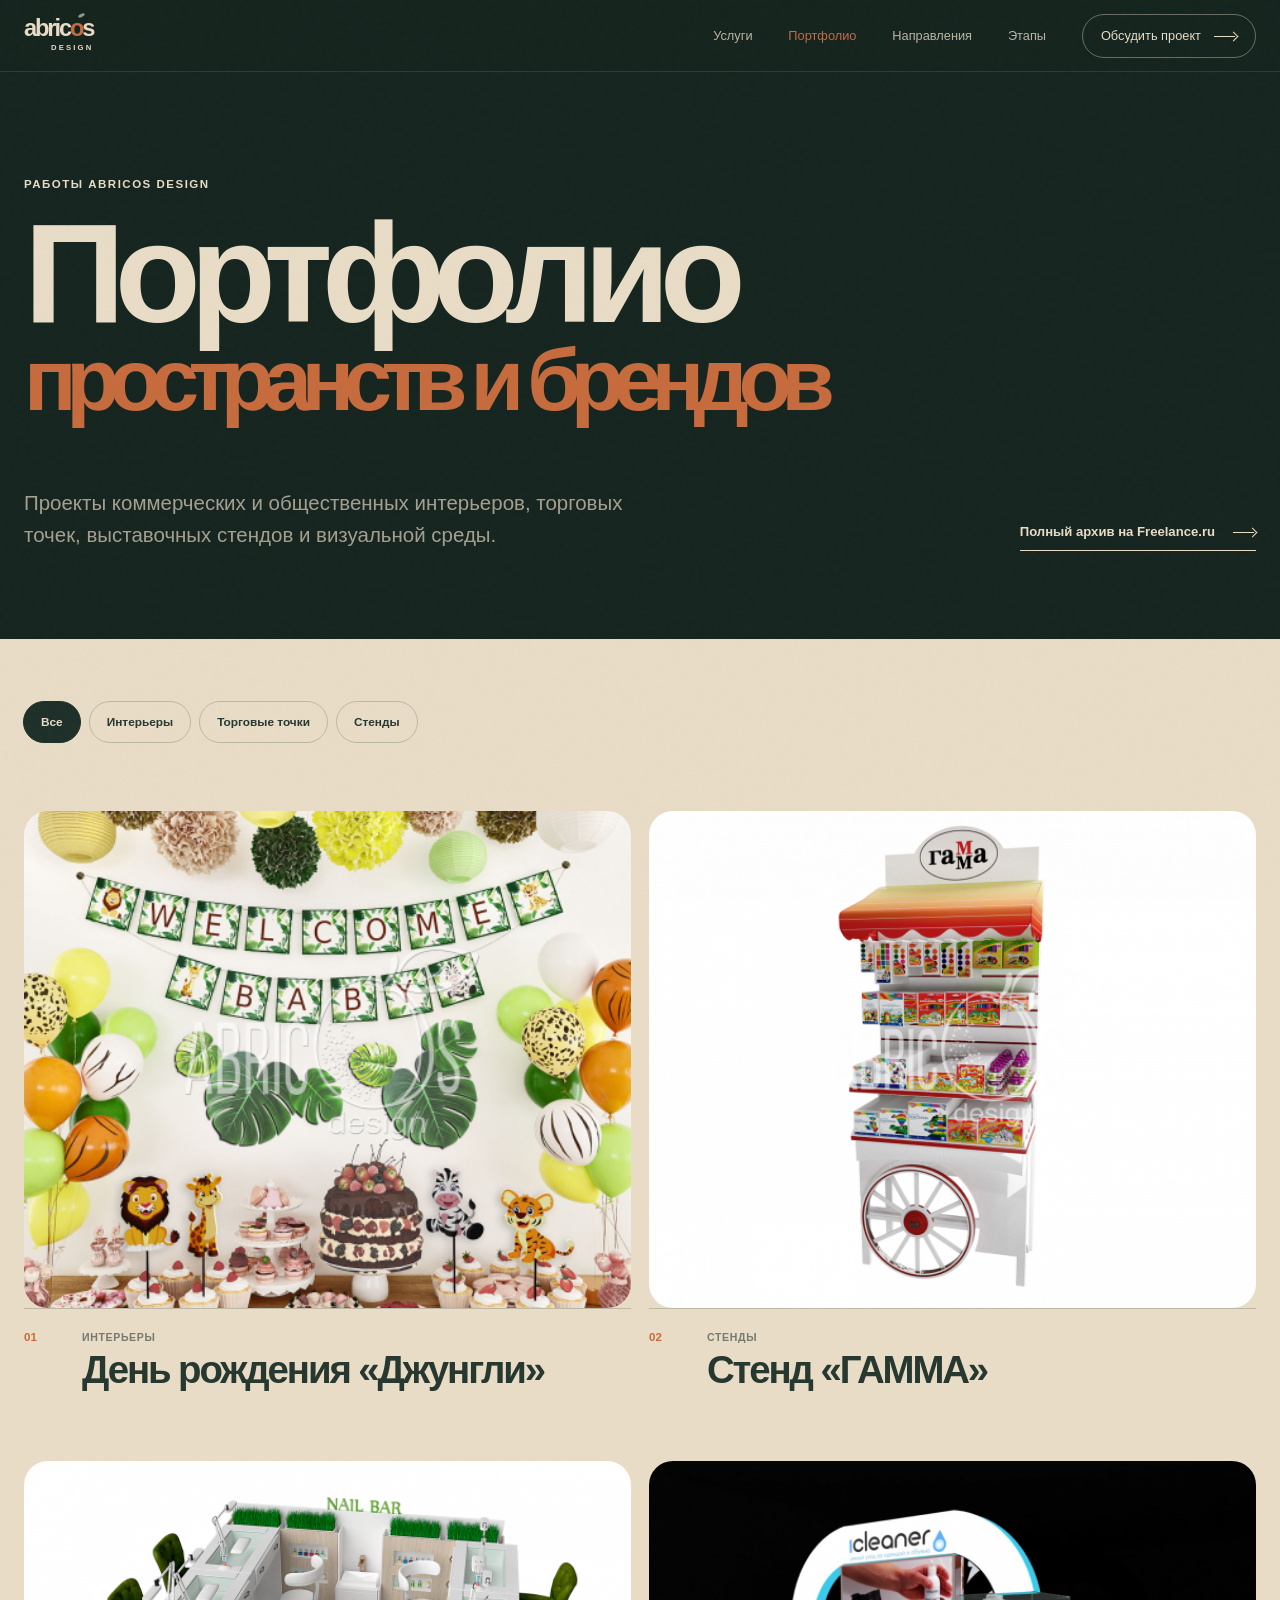
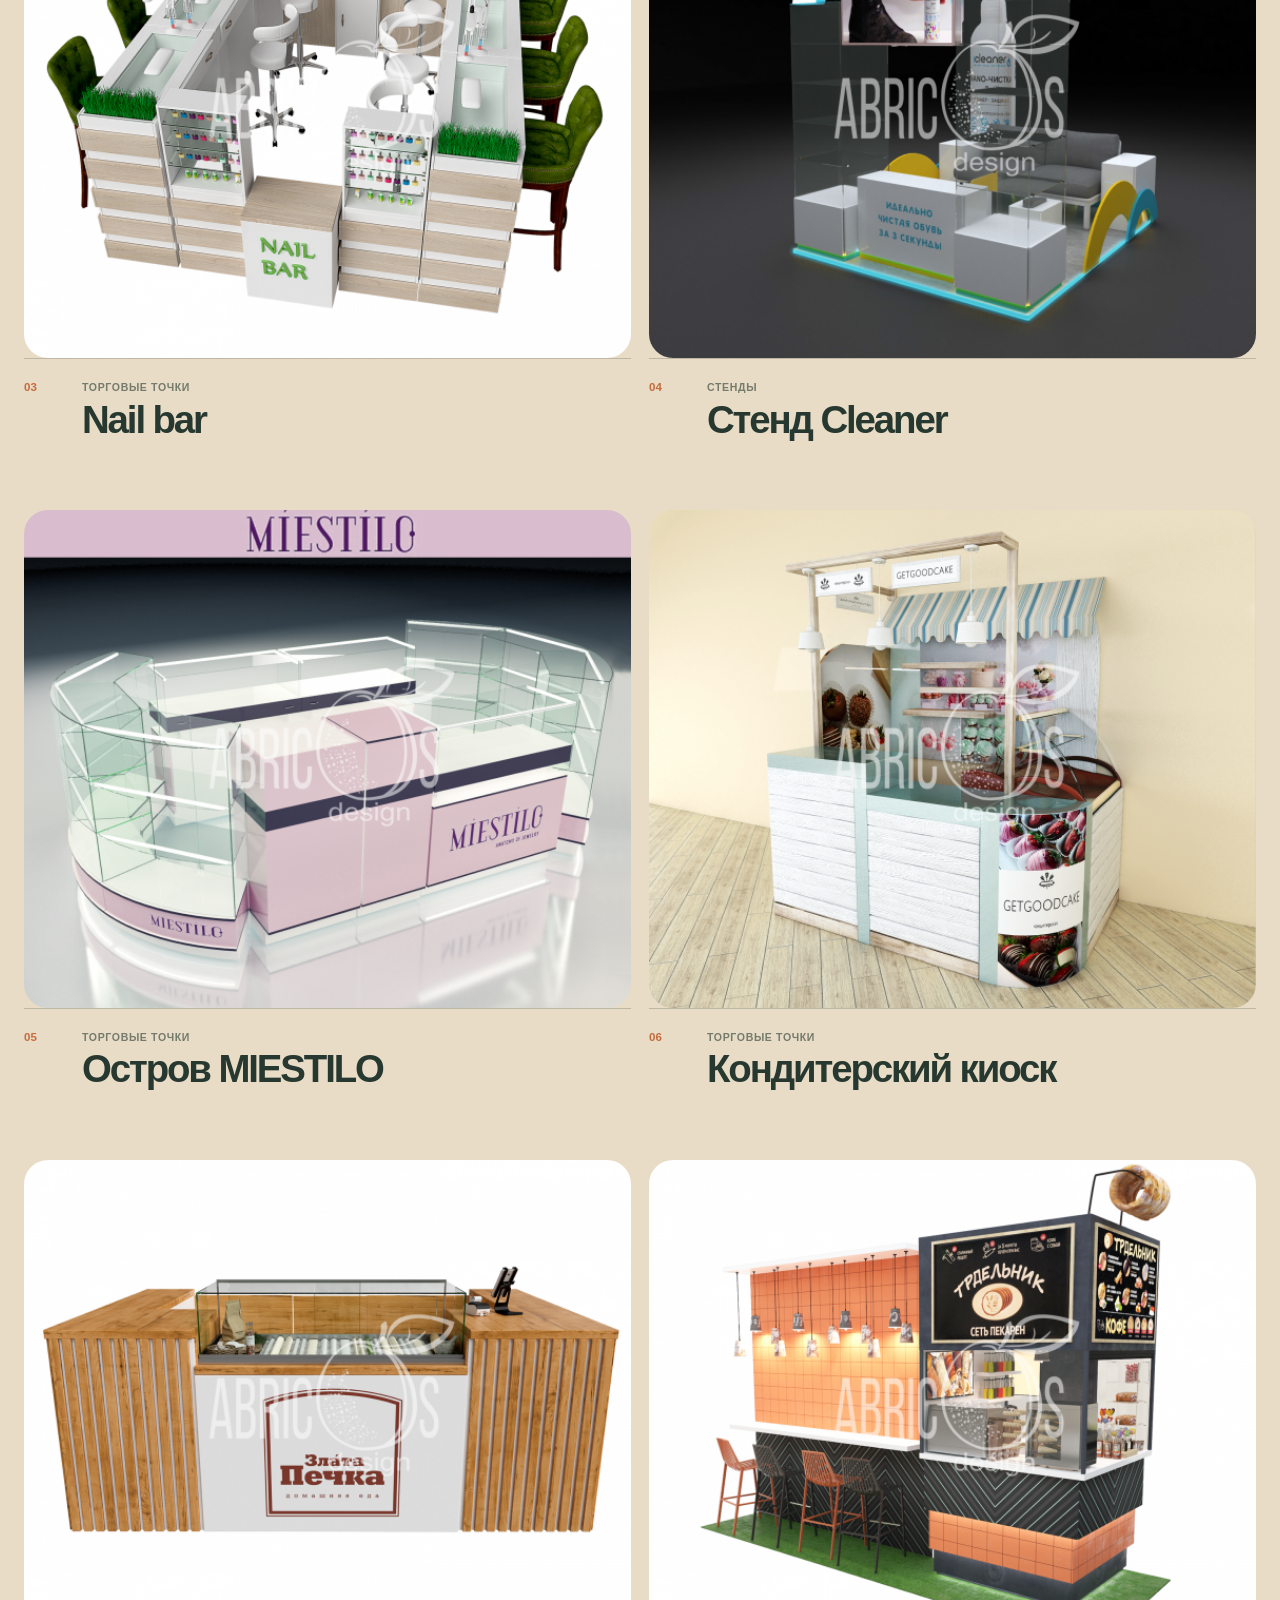
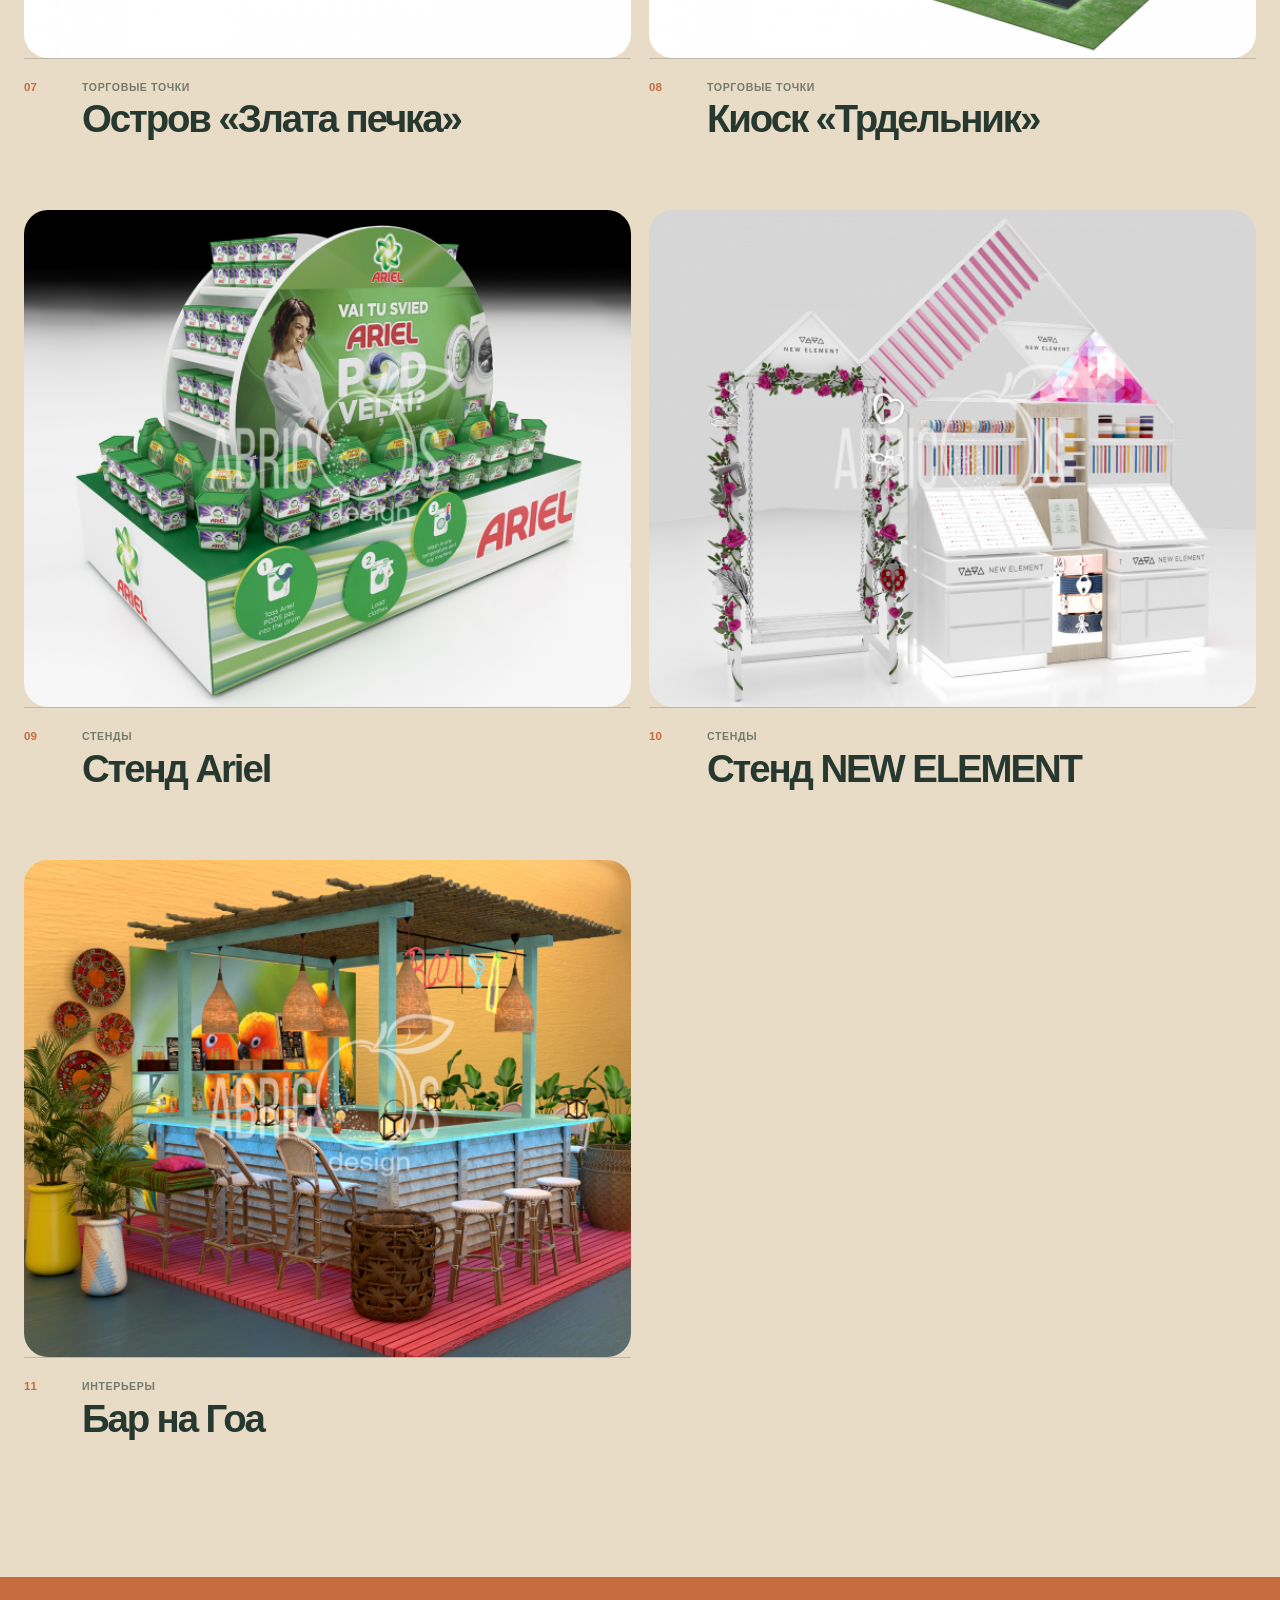
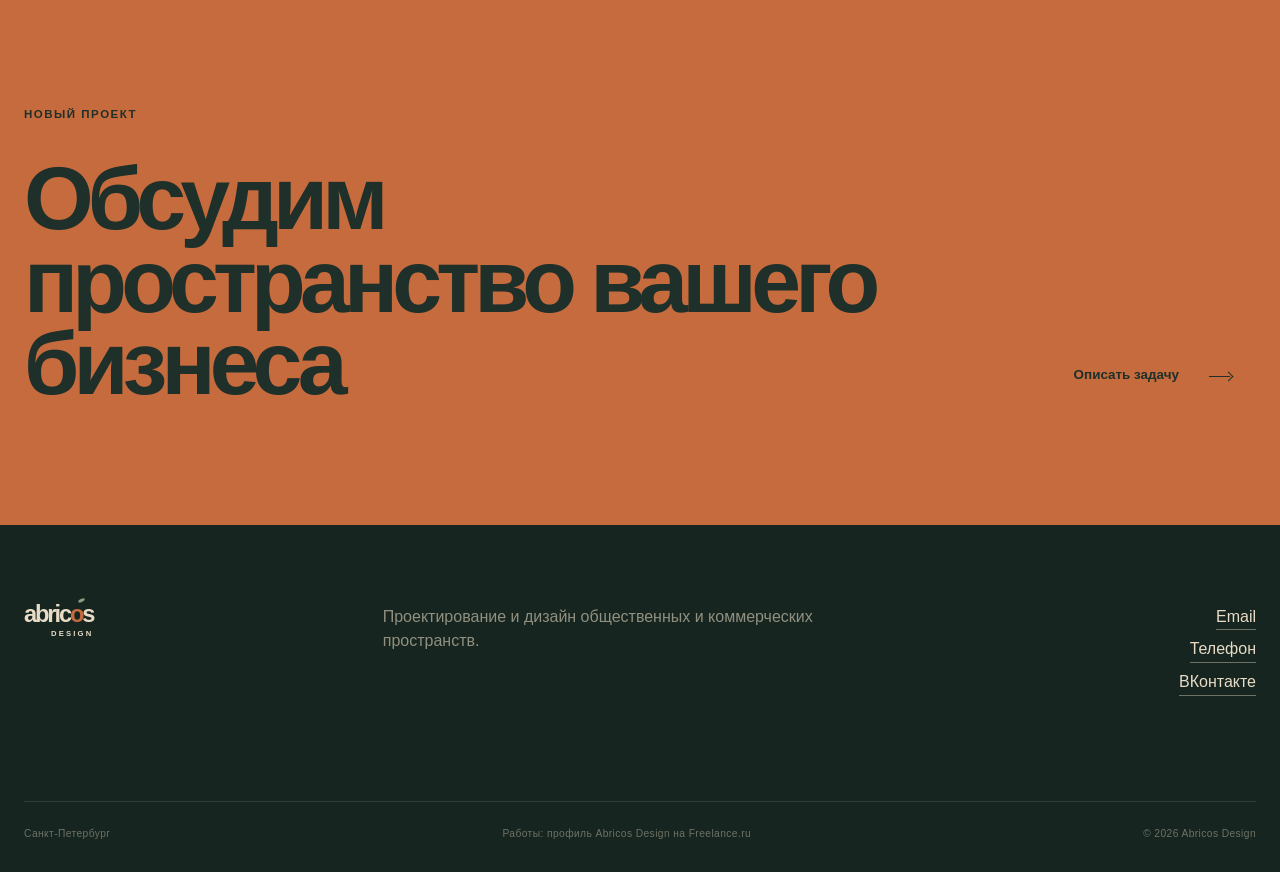
==== portfolio/index.html @ 8f0a61aa "Convert site to vanilla HTML CSS and JavaScript" ====
<!doctype html>
<html lang="ru">
  <head>
    <meta charset="utf-8">
    <meta name="viewport" content="width=device-width, initial-scale=1">
    <meta name="description" content="Проекты Abricos Design: коммерческие интерьеры, торговые точки, выставочные стенды и визуальная среда.">
    <meta property="og:title" content="Портфолио — Abricos Design">
    <meta property="og:description" content="Проекты коммерческих и общественных интерьеров, торговых точек и выставочных стендов.">
    <meta property="og:type" content="website">
    <meta property="og:locale" content="ru_RU">
    <meta property="og:image" content="../og-v2.png">
    <meta name="twitter:card" content="summary_large_image">
    <title>Портфолио — Abricos Design</title>
    <link rel="icon" href="../favicon.svg" type="image/svg+xml">
    <link rel="stylesheet" href="../styles.css">
    <script>document.documentElement.classList.add("js");</script>
    <script src="../script.js" defer></script>
  </head>
  <body>
    <main class="portfolio-page">
      <header class="site-header site-header--scrolled portfolio-site-header">
        <a class="site-header__logo" href="../index.html" aria-label="Abricos Design — на главную">
          <span class="logo" aria-label="Abricos Design">
            <span class="logo__word">abric<span class="logo__fruit">o</span>s</span>
            <span class="logo__sub">design</span>
          </span>
        </a>
        <button
          class="menu-toggle"
          type="button"
          aria-expanded="false"
          aria-controls="portfolio-navigation"
          aria-label="Открыть меню"
        >
          <span></span>
          <span></span>
        </button>
        <nav id="portfolio-navigation" class="site-nav" aria-label="Основная навигация">
          <a href="../index.html#services">Услуги</a>
          <a href="./" aria-current="page">Портфолио</a>
          <a href="../index.html#directions">Направления</a>
          <a href="../index.html#process">Этапы</a>
          <a class="site-nav__contact" href="../index.html#contact">
            Обсудить проект
            <span class="arrow-mark" aria-hidden="true"></span>
          </a>
        </nav>
      </header>

      <section class="portfolio-hero">
        <p class="eyebrow">Работы Abricos Design</p>
        <h1>
          Портфолио
          <span>пространств и брендов</span>
        </h1>
        <div class="portfolio-hero__bottom">
          <p>
            Проекты коммерческих и общественных интерьеров, торговых точек,
            выставочных стендов и визуальной среды.
          </p>
          <a href="https://freelance.ru/Abricos_design" target="_blank" rel="noopener noreferrer">
            Полный архив на Freelance.ru
            <span class="arrow-mark" aria-hidden="true"></span>
          </a>
        </div>
      </section>

      <section class="portfolio-catalog">
        <div class="portfolio-filters" aria-label="Фильтр проектов">
          <button type="button" class="is-active" data-filter="Все" aria-pressed="true">Все</button>
          <button type="button" data-filter="Интерьеры" aria-pressed="false">Интерьеры</button>
          <button type="button" data-filter="Торговые точки" aria-pressed="false">Торговые точки</button>
          <button type="button" data-filter="Стенды" aria-pressed="false">Стенды</button>
        </div>

        <div class="portfolio-grid">
          <a
            class="portfolio-card"
            href="https://freelance.ru/portfolio/project/view/46095"
            target="_blank"
            rel="noopener noreferrer"
            data-portfolio-card
            data-category="Интерьеры"
          >
            <div class="portfolio-card__image">
              <img src="./jungle.png" alt="День рождения «Джунгли»">
              <span class="portfolio-card__open"><span class="arrow-mark" aria-hidden="true"></span></span>
            </div>
            <div class="portfolio-card__meta">
              <span data-project-number>01</span>
              <div><p>Интерьеры</p><h2>День рождения «Джунгли»</h2></div>
            </div>
          </a>

          <a
            class="portfolio-card"
            href="https://freelance.ru/portfolio/project/view/46096"
            target="_blank"
            rel="noopener noreferrer"
            data-portfolio-card
            data-category="Стенды"
          >
            <div class="portfolio-card__image">
              <img src="./gamma.png" alt="Стенд «ГАММА»">
              <span class="portfolio-card__open"><span class="arrow-mark" aria-hidden="true"></span></span>
            </div>
            <div class="portfolio-card__meta">
              <span data-project-number>02</span>
              <div><p>Стенды</p><h2>Стенд «ГАММА»</h2></div>
            </div>
          </a>

          <a
            class="portfolio-card"
            href="https://freelance.ru/portfolio/project/view/46097"
            target="_blank"
            rel="noopener noreferrer"
            data-portfolio-card
            data-category="Торговые точки"
          >
            <div class="portfolio-card__image">
              <img src="./nail-bar.png" alt="Nail bar">
              <span class="portfolio-card__open"><span class="arrow-mark" aria-hidden="true"></span></span>
            </div>
            <div class="portfolio-card__meta">
              <span data-project-number>03</span>
              <div><p>Торговые точки</p><h2>Nail bar</h2></div>
            </div>
          </a>

          <a
            class="portfolio-card"
            href="https://freelance.ru/portfolio/project/view/46099"
            target="_blank"
            rel="noopener noreferrer"
            data-portfolio-card
            data-category="Стенды"
          >
            <div class="portfolio-card__image">
              <img src="./cleaner.png" alt="Стенд Cleaner">
              <span class="portfolio-card__open"><span class="arrow-mark" aria-hidden="true"></span></span>
            </div>
            <div class="portfolio-card__meta">
              <span data-project-number>04</span>
              <div><p>Стенды</p><h2>Стенд Cleaner</h2></div>
            </div>
          </a>

          <a
            class="portfolio-card"
            href="https://freelance.ru/portfolio/project/view/46102"
            target="_blank"
            rel="noopener noreferrer"
            data-portfolio-card
            data-category="Торговые точки"
          >
            <div class="portfolio-card__image">
              <img src="./miestilo.png" alt="Остров MIESTILO">
              <span class="portfolio-card__open"><span class="arrow-mark" aria-hidden="true"></span></span>
            </div>
            <div class="portfolio-card__meta">
              <span data-project-number>05</span>
              <div><p>Торговые точки</p><h2>Остров MIESTILO</h2></div>
            </div>
          </a>

          <a
            class="portfolio-card"
            href="https://freelance.ru/portfolio/project/view/46105"
            target="_blank"
            rel="noopener noreferrer"
            data-portfolio-card
            data-category="Торговые точки"
          >
            <div class="portfolio-card__image">
              <img src="./pastry-kiosk.png" alt="Кондитерский киоск">
              <span class="portfolio-card__open"><span class="arrow-mark" aria-hidden="true"></span></span>
            </div>
            <div class="portfolio-card__meta">
              <span data-project-number>06</span>
              <div><p>Торговые точки</p><h2>Кондитерский киоск</h2></div>
            </div>
          </a>

          <a
            class="portfolio-card"
            href="https://freelance.ru/portfolio/project/view/46106"
            target="_blank"
            rel="noopener noreferrer"
            data-portfolio-card
            data-category="Торговые точки"
          >
            <div class="portfolio-card__image">
              <img src="./zlata.png" alt="Остров «Злата печка»">
              <span class="portfolio-card__open"><span class="arrow-mark" aria-hidden="true"></span></span>
            </div>
            <div class="portfolio-card__meta">
              <span data-project-number>07</span>
              <div><p>Торговые точки</p><h2>Остров «Злата печка»</h2></div>
            </div>
          </a>

          <a
            class="portfolio-card"
            href="https://freelance.ru/portfolio/project/view/46109"
            target="_blank"
            rel="noopener noreferrer"
            data-portfolio-card
            data-category="Торговые точки"
          >
            <div class="portfolio-card__image">
              <img src="./trdelnik.png" alt="Киоск «Трдельник»">
              <span class="portfolio-card__open"><span class="arrow-mark" aria-hidden="true"></span></span>
            </div>
            <div class="portfolio-card__meta">
              <span data-project-number>08</span>
              <div><p>Торговые точки</p><h2>Киоск «Трдельник»</h2></div>
            </div>
          </a>

          <a
            class="portfolio-card"
            href="https://freelance.ru/portfolio/project/view/46110"
            target="_blank"
            rel="noopener noreferrer"
            data-portfolio-card
            data-category="Стенды"
          >
            <div class="portfolio-card__image">
              <img src="./ariel.png" alt="Стенд Ariel">
              <span class="portfolio-card__open"><span class="arrow-mark" aria-hidden="true"></span></span>
            </div>
            <div class="portfolio-card__meta">
              <span data-project-number>09</span>
              <div><p>Стенды</p><h2>Стенд Ariel</h2></div>
            </div>
          </a>

          <a
            class="portfolio-card"
            href="https://freelance.ru/portfolio/project/view/46112"
            target="_blank"
            rel="noopener noreferrer"
            data-portfolio-card
            data-category="Стенды"
          >
            <div class="portfolio-card__image">
              <img src="./new-element.png" alt="Стенд NEW ELEMENT">
              <span class="portfolio-card__open"><span class="arrow-mark" aria-hidden="true"></span></span>
            </div>
            <div class="portfolio-card__meta">
              <span data-project-number>10</span>
              <div><p>Стенды</p><h2>Стенд NEW ELEMENT</h2></div>
            </div>
          </a>

          <a
            class="portfolio-card"
            href="https://freelance.ru/portfolio/project/view/46114"
            target="_blank"
            rel="noopener noreferrer"
            data-portfolio-card
            data-category="Интерьеры"
          >
            <div class="portfolio-card__image">
              <img src="./goa-bar.png" alt="Бар на Гоа">
              <span class="portfolio-card__open"><span class="arrow-mark" aria-hidden="true"></span></span>
            </div>
            <div class="portfolio-card__meta">
              <span data-project-number>11</span>
              <div><p>Интерьеры</p><h2>Бар на Гоа</h2></div>
            </div>
          </a>
        </div>
      </section>

      <section class="portfolio-cta">
        <p class="eyebrow">Новый проект</p>
        <h2>Обсудим пространство вашего бизнеса</h2>
        <a class="button button--primary" href="../index.html#contact">
          Описать задачу
          <span class="arrow-mark" aria-hidden="true"></span>
        </a>
      </section>

      <footer class="footer portfolio-footer">
        <a href="../index.html" aria-label="Abricos Design — на главную">
          <span class="logo" aria-label="Abricos Design">
            <span class="logo__word">abric<span class="logo__fruit">o</span>s</span>
            <span class="logo__sub">design</span>
          </span>
        </a>
        <p>Проектирование и дизайн общественных и коммерческих пространств.</p>
        <div class="footer__links">
          <a href="mailto:abricos-design@mail.ru">Email</a>
          <a href="tel:+79119133030">Телефон</a>
          <a href="https://vk.com/abricosdesign" target="_blank" rel="noopener noreferrer">ВКонтакте</a>
        </div>
        <div class="footer__bottom">
          <span>Санкт-Петербург</span>
          <span>Работы: профиль Abricos Design на Freelance.ru</span>
          <span>© <span data-year>2026</span> Abricos Design</span>
        </div>
      </footer>
    </main>
  </body>
</html>
---- styles.css ----
:root {
  --forest: #1e3029;
  --forest-deep: #16251f;
  --moss: #606c38;
  --sage: #8b9d83;
  --sage-soft: #b7c2ad;
  --sand: #e8dcc7;
  --oat: #d4b895;
  --clay: #b08b6e;
  --terracotta: #c66b3d;
  --ink: #26382f;
  --line: rgba(38, 56, 47, 0.22);
  --light-line: rgba(232, 220, 199, 0.22);
  --radius: 24px;
  --page: min(1280px, calc(100vw - 48px));
  --font-grotesk: "Helvetica Neue", Helvetica, Arial, sans-serif;
}

* {
  box-sizing: border-box;
}

html {
  scroll-behavior: smooth;
  background: var(--forest);
}

body {
  margin: 0;
  color: var(--ink);
  background: var(--sand);
  font-family: var(--font-grotesk);
  font-size: 16px;
  line-height: 1.55;
  overflow-x: hidden;
}

body::before {
  position: fixed;
  z-index: 100;
  inset: 0;
  content: "";
  pointer-events: none;
  opacity: 0.022;
  background-image: url("data:image/svg+xml,%3Csvg viewBox='0 0 180 180' xmlns='http://www.w3.org/2000/svg'%3E%3Cfilter id='n'%3E%3CfeTurbulence type='fractalNoise' baseFrequency='.9' numOctaves='3' stitchTiles='stitch'/%3E%3C/filter%3E%3Crect width='100%25' height='100%25' filter='url(%23n)' opacity='.8'/%3E%3C/svg%3E");
}

::selection {
  color: var(--sand);
  background: var(--terracotta);
}

a {
  color: inherit;
  text-decoration: none;
}

button,
input,
textarea {
  font: inherit;
}

button,
a {
  -webkit-tap-highlight-color: transparent;
}

img {
  display: block;
  width: 100%;
}

main {
  overflow: clip;
}

h1,
h2,
h3,
p {
  margin-top: 0;
}

h1,
h2 {
  margin-bottom: 0;
  font-weight: 800;
  letter-spacing: -0.065em;
  line-height: 0.92;
}

h2 {
  font-size: clamp(3rem, 6.6vw, 7.1rem);
}

h2 em,
h1 span {
  display: block;
  color: var(--terracotta);
  font-family: inherit;
  font-weight: 800;
}

h2 em {
  font-style: normal;
}

em {
  font-style: normal;
}

.eyebrow {
  margin-bottom: 24px;
  font-size: 0.72rem;
  font-weight: 650;
  letter-spacing: 0.13em;
  line-height: 1.4;
  text-transform: uppercase;
}

.section-light {
  background: var(--sand);
}

.section-dark {
  color: var(--sand);
  background: var(--forest);
}

.js [data-reveal] {
  opacity: 0;
  transform: translateY(28px);
  transition: opacity 650ms ease, transform 650ms ease;
}

.js [data-reveal].is-visible {
  opacity: 1;
  transform: translateY(0);
}

.logo {
  display: inline-flex;
  flex-direction: column;
  width: max-content;
  line-height: 0.8;
}

.logo__word {
  color: var(--sand);
  font-size: 1.48rem;
  font-weight: 620;
  letter-spacing: -0.09em;
}

.logo__fruit {
  position: relative;
  color: var(--terracotta);
  font-family: inherit;
  font-style: normal;
}

.logo__fruit::after {
  position: absolute;
  top: -0.08em;
  right: -0.12em;
  width: 0.28em;
  height: 0.12em;
  content: "";
  border-radius: 100%;
  background: var(--sage);
  transform: rotate(-28deg);
}

.logo__sub {
  align-self: flex-end;
  margin-top: 7px;
  color: var(--sand);
  font-size: 0.48rem;
  font-weight: 620;
  letter-spacing: 0.28em;
  text-transform: uppercase;
}

.site-header {
  position: fixed;
  z-index: 50;
  top: 0;
  left: 0;
  display: grid;
  grid-template-columns: auto 1fr;
  align-items: center;
  width: 100%;
  height: 88px;
  padding: 0 max(24px, calc((100vw - 1280px) / 2));
  color: var(--sand);
  border-bottom: 1px solid rgba(232, 220, 199, 0.12);
  background: linear-gradient(180deg, rgba(22, 37, 31, 0.74), rgba(22, 37, 31, 0));
  transition: height 300ms ease, background 300ms ease, backdrop-filter 300ms ease;
}

.site-header--scrolled {
  height: 72px;
  background: rgba(22, 37, 31, 0.92);
  backdrop-filter: blur(16px);
}

.site-header__logo {
  position: relative;
  z-index: 2;
}

.site-nav {
  display: flex;
  align-items: center;
  justify-content: flex-end;
  gap: clamp(18px, 2.8vw, 42px);
  font-size: 0.8rem;
}

.site-nav > a:not(.site-nav__contact) {
  position: relative;
  opacity: 0.78;
  transition: opacity 220ms ease;
}

.site-nav > a:not(.site-nav__contact)::after {
  position: absolute;
  right: 0;
  bottom: -6px;
  left: 0;
  height: 1px;
  content: "";
  background: var(--terracotta);
  transform: scaleX(0);
  transform-origin: right;
  transition: transform 240ms ease;
}

.site-nav > a:hover {
  opacity: 1;
}

.site-nav > a:hover::after {
  transform: scaleX(1);
  transform-origin: left;
}

.site-nav__contact {
  display: inline-flex;
  align-items: center;
  min-height: 44px;
  padding: 0 18px;
  gap: 13px;
  border: 1px solid rgba(232, 220, 199, 0.4);
  border-radius: 999px;
  transition: color 240ms ease, background 240ms ease;
}

.site-nav__contact:hover {
  color: var(--forest);
  background: var(--sand);
}

.arrow-mark {
  position: relative;
  display: inline-block;
  flex: 0 0 auto;
  width: 23px;
  height: 10px;
  transition: transform 220ms ease;
}

.arrow-mark::before {
  position: absolute;
  top: 50%;
  left: 0;
  width: 21px;
  height: 1px;
  content: "";
  background: currentColor;
}

.arrow-mark::after {
  position: absolute;
  top: 2px;
  right: 0;
  width: 6px;
  height: 6px;
  content: "";
  border-top: 1px solid currentColor;
  border-right: 1px solid currentColor;
  transform: rotate(45deg);
}

a:hover > .arrow-mark,
button:hover > .arrow-mark {
  transform: translateX(4px);
}

.menu-toggle {
  display: none;
  border: 0;
  background: transparent;
}

.hero {
  position: relative;
  display: grid;
  grid-template-columns: minmax(0, 1.05fr) minmax(380px, 0.95fr);
  min-height: 100svh;
  padding: clamp(150px, 16vh, 190px) max(24px, calc((100vw - 1280px) / 2)) 118px;
  color: var(--sand);
  background:
    radial-gradient(circle at 74% 32%, rgba(139, 157, 131, 0.23), transparent 26%),
    var(--forest-deep);
}

.hero__content {
  position: relative;
  z-index: 2;
  align-self: center;
  max-width: 770px;
  padding-right: 32px;
}

.hero__eyebrow {
  max-width: 470px;
  color: var(--sage-soft);
}

.hero h1 {
  max-width: 860px;
  font-size: clamp(3.65rem, 7.5vw, 8.2rem);
}

.hero h1 span {
  margin: 0.06em 0 0.12em;
  font-size: 0.9em;
  font-style: normal;
}

.hero__lead {
  max-width: 540px;
  margin: 38px 0 0;
  color: rgba(232, 220, 199, 0.72);
  font-size: clamp(1rem, 1.4vw, 1.22rem);
}

.hero__actions {
  display: flex;
  align-items: center;
  margin-top: 38px;
  gap: 30px;
}

.button {
  display: inline-flex;
  align-items: center;
  justify-content: space-between;
  min-height: 58px;
  padding: 0 24px;
  gap: 30px;
  border: 0;
  border-radius: 999px;
  cursor: pointer;
  font-size: 0.84rem;
  font-weight: 650;
  transition: color 240ms ease, background 240ms ease, transform 240ms ease;
}

.button:hover {
  transform: translateY(-2px);
}

.button--primary {
  color: var(--forest);
  background: var(--terracotta);
}

.button--primary:hover {
  background: var(--oat);
}

.button--sand {
  color: var(--forest);
  background: var(--sand);
}

.button--outline {
  color: var(--forest);
  border: 1px solid var(--forest);
  background: transparent;
}

.button--outline:hover {
  color: var(--sand);
  background: var(--forest);
}

.button--dark {
  width: 100%;
  color: var(--sand);
  background: var(--forest-deep);
}

.text-link {
  display: inline-flex;
  align-items: center;
  padding: 10px 0;
  gap: 15px;
  border-bottom: 1px solid currentColor;
  font-size: 0.84rem;
  font-weight: 600;
}

.text-link--light {
  color: var(--sand);
}

.hero__visual {
  position: relative;
  align-self: center;
  width: min(100%, 560px);
  margin-left: auto;
}

.hero__arch {
  position: relative;
  z-index: 1;
  aspect-ratio: 0.78;
  overflow: hidden;
  border-radius: 48% 48% 28px 28px;
  transform: rotate(1.5deg);
  animation: breathe 8s ease-in-out infinite;
}

.hero__arch::after {
  position: absolute;
  inset: 0;
  content: "";
  background: linear-gradient(180deg, transparent 58%, rgba(22, 37, 31, 0.55));
}

.hero__arch img {
  height: 100%;
  object-fit: cover;
  object-position: 56% center;
}

.hero__note {
  position: absolute;
  z-index: 3;
  right: -28px;
  bottom: 13%;
  display: flex;
  align-items: center;
  justify-content: center;
  flex-direction: column;
  width: 142px;
  height: 142px;
  color: var(--forest);
  border-radius: 50%;
  background: var(--terracotta);
  transform: rotate(7deg);
}

.hero__note span {
  font-family: inherit;
  font-size: 0.92rem;
  font-style: normal;
  font-weight: 700;
}

.hero__note strong {
  font-size: 0.72rem;
  letter-spacing: 0.1em;
  text-transform: uppercase;
}

@keyframes breathe {
  0%,
  100% { transform: rotate(1.5deg) scale(1); }
  50% { transform: rotate(0.5deg) scale(1.012); }
}

.hero__types {
  position: absolute;
  right: 0;
  bottom: 0;
  left: 0;
  display: flex;
  justify-content: space-between;
  height: 62px;
  padding: 0 max(24px, calc((100vw - 1280px) / 2));
  color: rgba(232, 220, 199, 0.58);
  border-top: 1px solid rgba(232, 220, 199, 0.12);
  align-items: center;
  font-size: 0.7rem;
  font-weight: 600;
  letter-spacing: 0.12em;
  text-transform: uppercase;
}

.manifesto {
  position: relative;
  display: grid;
  grid-template-columns: 1fr 0.7fr;
  min-height: 720px;
  padding: 145px max(24px, calc((100vw - 1280px) / 2));
  gap: clamp(60px, 10vw, 160px);
  border-top: 1px solid var(--light-line);
}

.section-index {
  position: absolute;
  top: 44px;
  left: max(24px, calc((100vw - 1280px) / 2));
  color: rgba(232, 220, 199, 0.34);
  font-family: inherit;
  font-size: 0.8rem;
  font-weight: 700;
}

.manifesto h2 {
  font-size: clamp(3.7rem, 7.8vw, 7.8rem);
}

.manifesto__copy {
  position: relative;
  z-index: 2;
  align-self: center;
  max-width: 520px;
}

.manifesto__copy p {
  color: rgba(232, 220, 199, 0.7);
}

.manifesto__copy .manifesto__lead {
  margin-bottom: 28px;
  color: var(--sand);
  font-family: inherit;
  font-size: clamp(1.55rem, 2.5vw, 2.45rem);
  font-weight: 700;
  letter-spacing: -0.035em;
  line-height: 1.18;
}

.manifesto__copy .text-link {
  margin-top: 24px;
}

.apricot-shape {
  position: absolute;
  right: -50px;
  bottom: -90px;
  width: 270px;
  height: 270px;
  border: 1px solid rgba(232, 220, 199, 0.14);
  border-radius: 44% 56% 48% 52%;
  transform: rotate(28deg);
}

.apricot-shape::before,
.apricot-shape::after {
  position: absolute;
  content: "";
  border-radius: 50%;
}

.apricot-shape::before {
  inset: 35px;
  background: rgba(198, 107, 61, 0.18);
}

.apricot-shape::after {
  top: 19px;
  right: 33px;
  width: 56px;
  height: 25px;
  border-radius: 100%;
  background: rgba(139, 157, 131, 0.45);
  transform: rotate(-30deg);
}

.services,
.process {
  padding: 140px max(24px, calc((100vw - 1280px) / 2));
}

.section-heading {
  display: grid;
  grid-template-columns: 1.3fr 0.7fr;
  align-items: end;
  margin-bottom: 80px;
  gap: clamp(50px, 10vw, 150px);
}

.section-heading > p {
  max-width: 430px;
  margin: 0 0 8px;
  color: rgba(38, 56, 47, 0.73);
  font-size: 1.04rem;
}

.section-heading h2 {
  font-size: clamp(3.2rem, 6.3vw, 6.7rem);
}

.services__grid {
  display: grid;
  grid-template-columns: repeat(3, 1fr);
  border-top: 1px solid var(--line);
  border-left: 1px solid var(--line);
}

.service-card {
  display: flex;
  flex-direction: column;
  min-height: 390px;
  padding: 34px;
  border-right: 1px solid var(--line);
  border-bottom: 1px solid var(--line);
  transition: color 320ms ease, background 320ms ease;
}

.service-card:hover {
  color: var(--sand);
  background: var(--forest);
}

.service-card__number {
  margin-bottom: auto;
  color: var(--terracotta);
  font-family: inherit;
  font-size: 1rem;
  font-weight: 800;
}

.service-card h3 {
  margin-bottom: 18px;
  font-family: inherit;
  font-size: clamp(1.75rem, 2.6vw, 2.7rem);
  font-weight: 800;
  letter-spacing: -0.055em;
  line-height: 0.96;
}

.service-card p {
  max-width: 360px;
  margin-bottom: 26px;
  color: rgba(38, 56, 47, 0.72);
  font-size: 0.9rem;
}

.service-card:hover p {
  color: rgba(232, 220, 199, 0.7);
}

.service-card__tags {
  display: flex;
  flex-wrap: wrap;
  gap: 7px;
}

.service-card__tags span {
  padding: 6px 10px;
  border: 1px solid currentColor;
  border-radius: 999px;
  font-size: 0.62rem;
  letter-spacing: 0.04em;
}

.directions {
  padding: 140px max(24px, calc((100vw - 1280px) / 2));
  color: var(--sand);
  background: var(--terracotta);
}

.section-heading--compact {
  margin-bottom: 58px;
}

.directions .section-heading h2 em {
  color: var(--forest);
}

.directions .section-heading > p {
  color: rgba(30, 48, 41, 0.78);
}

.directions__grid {
  display: grid;
  grid-template-columns: repeat(2, minmax(0, 1fr));
  grid-auto-rows: 470px;
  gap: 18px;
}

.direction-card {
  position: relative;
  overflow: hidden;
  border-radius: var(--radius);
}

.direction-card img {
  height: 100%;
  object-fit: cover;
  transition: transform 700ms ease;
}

.direction-card:hover img {
  transform: scale(1.035);
}

.direction-card__shade {
  position: absolute;
  inset: 0;
  background: linear-gradient(180deg, rgba(22, 37, 31, 0.04), rgba(22, 37, 31, 0.82));
}

.direction-card__number {
  position: absolute;
  top: 24px;
  right: 24px;
  display: grid;
  width: 48px;
  height: 48px;
  place-items: center;
  border: 1px solid rgba(232, 220, 199, 0.48);
  border-radius: 50%;
  font-family: inherit;
  font-size: 0.76rem;
  font-weight: 700;
}

.direction-card__content {
  position: absolute;
  right: 28px;
  bottom: 27px;
  left: 28px;
}

.direction-card__content > span {
  display: block;
  margin-bottom: 12px;
  color: var(--sage-soft);
  font-size: 0.62rem;
  font-weight: 650;
  letter-spacing: 0.13em;
  text-transform: uppercase;
}

.direction-card__content h3 {
  margin-bottom: 10px;
  font-family: inherit;
  font-size: clamp(2rem, 3.4vw, 3.5rem);
  font-weight: 800;
  letter-spacing: -0.055em;
  line-height: 0.94;
}

.direction-card__content p {
  max-width: 470px;
  margin-bottom: 0;
  color: rgba(232, 220, 199, 0.74);
}

.deliverables {
  display: grid;
  grid-template-columns: 0.9fr 1.1fr;
  padding: 150px max(24px, calc((100vw - 1280px) / 2));
  gap: clamp(60px, 10vw, 160px);
  background-image:
    linear-gradient(rgba(232, 220, 199, 0.035) 1px, transparent 1px),
    linear-gradient(90deg, rgba(232, 220, 199, 0.035) 1px, transparent 1px);
  background-size: 44px 44px;
}

.deliverables__intro {
  align-self: start;
  position: sticky;
  top: 120px;
}

.deliverables__intro h2 {
  font-size: clamp(3.2rem, 5.8vw, 6.3rem);
}

.deliverables__intro > p:not(.eyebrow) {
  max-width: 520px;
  margin: 34px 0;
  color: rgba(232, 220, 199, 0.68);
}

.deliverables__list {
  border-top: 1px solid var(--light-line);
}

.deliverables__list article {
  display: grid;
  grid-template-columns: 54px 1fr;
  padding: 34px 0;
  gap: 22px;
  border-bottom: 1px solid var(--light-line);
}

.deliverables__list article > span {
  color: var(--terracotta);
  font-family: inherit;
  font-size: 0.78rem;
  font-weight: 800;
}

.deliverables__list h3 {
  margin-bottom: 9px;
  font-family: inherit;
  font-size: 1.75rem;
  font-weight: 800;
  letter-spacing: -0.045em;
}

.deliverables__list p {
  max-width: 520px;
  margin-bottom: 0;
  color: rgba(232, 220, 199, 0.64);
  font-size: 0.9rem;
}

.process {
  background: var(--oat);
}

.process-ribbon {
  position: relative;
  display: grid;
  grid-template-columns: repeat(6, 1fr);
  padding-top: 14px;
}

.process-ribbon__line {
  position: absolute;
  top: 36px;
  right: 8.3%;
  left: 8.3%;
  height: 2px;
  background: var(--terracotta);
}

.process-step {
  position: relative;
  padding-right: 22px;
}

.process-step__dot {
  position: relative;
  z-index: 2;
  display: grid;
  width: 46px;
  height: 46px;
  margin-bottom: 34px;
  place-items: center;
  color: var(--sand);
  border: 7px solid var(--oat);
  border-radius: 50%;
  background: var(--forest);
  box-sizing: content-box;
}

.process-step__dot span {
  font-family: inherit;
  font-size: 0.7rem;
  font-weight: 800;
}

.process-step h3 {
  margin-bottom: 12px;
  font-family: inherit;
  font-size: 1.5rem;
  font-weight: 800;
  letter-spacing: -0.045em;
}

.process-step p {
  color: rgba(38, 56, 47, 0.69);
  font-size: 0.78rem;
}

.archive {
  display: grid;
  grid-template-columns: 1.2fr 0.8fr;
  min-height: 840px;
  padding: 110px max(24px, calc((100vw - 1280px) / 2));
  gap: clamp(50px, 8vw, 120px);
  background: var(--sage);
}

.archive__collage {
  position: relative;
  min-height: 610px;
}

.archive__image {
  position: absolute;
  overflow: hidden;
  border-radius: var(--radius);
}

.archive__image img {
  height: 100%;
  object-fit: cover;
}

.archive__image--main {
  top: 0;
  right: 17%;
  bottom: 7%;
  left: 0;
}

.archive__image--side {
  right: 0;
  bottom: 0;
  width: 38%;
  height: 44%;
  border: 12px solid var(--sage);
  box-sizing: content-box;
}

.archive__copy {
  align-self: center;
}

.archive__copy h2 {
  font-size: clamp(3.3rem, 6vw, 6.4rem);
}

.archive__copy h2 em {
  color: var(--forest);
}

.archive__copy > p:not(.eyebrow) {
  max-width: 500px;
  margin: 34px 0;
  color: rgba(38, 56, 47, 0.76);
}

.faq {
  display: grid;
  grid-template-columns: 0.72fr 1.28fr;
  padding: 140px max(24px, calc((100vw - 1280px) / 2));
  gap: clamp(60px, 11vw, 170px);
  background: var(--sand);
}

.faq__heading {
  align-self: start;
  position: sticky;
  top: 120px;
}

.faq__heading h2 {
  font-size: clamp(3.7rem, 7vw, 7.2rem);
}

.faq__heading > p:not(.eyebrow) {
  max-width: 390px;
  margin-top: 30px;
  color: rgba(38, 56, 47, 0.68);
}

.faq__list {
  border-top: 1px solid var(--line);
}

.faq-item {
  border-bottom: 1px solid var(--line);
}

.faq-item button {
  display: grid;
  grid-template-columns: 1fr 34px;
  align-items: center;
  width: 100%;
  padding: 30px 0;
  color: var(--ink);
  border: 0;
  background: transparent;
  cursor: pointer;
  text-align: left;
}

.faq-item button span {
  font-family: inherit;
  font-size: clamp(1.35rem, 2.2vw, 2rem);
  font-weight: 800;
  letter-spacing: -0.045em;
}

.faq-item button i {
  position: relative;
  width: 30px;
  height: 30px;
  border: 1px solid var(--ink);
  border-radius: 50%;
}

.faq-item button i::before,
.faq-item button i::after {
  position: absolute;
  top: 50%;
  left: 50%;
  width: 10px;
  height: 1px;
  content: "";
  background: var(--ink);
  transform: translate(-50%, -50%);
  transition: transform 240ms ease;
}

.faq-item button i::after {
  transform: translate(-50%, -50%) rotate(90deg);
}

.faq-item--open button i::after {
  transform: translate(-50%, -50%) rotate(0deg);
}

.faq-item__answer {
  display: grid;
  grid-template-rows: 0fr;
  visibility: hidden;
  transition: grid-template-rows 320ms ease, visibility 320ms ease;
}

.faq-item__answer p {
  overflow: hidden;
  max-width: 670px;
  margin: 0;
  color: rgba(38, 56, 47, 0.68);
}

.faq-item--open .faq-item__answer {
  grid-template-rows: 1fr;
  visibility: visible;
}

.faq-item--open .faq-item__answer p {
  padding: 0 54px 30px 0;
}

.contact {
  display: grid;
  grid-template-columns: 0.9fr 1.1fr;
  padding: 140px max(24px, calc((100vw - 1280px) / 2));
  gap: clamp(60px, 10vw, 140px);
  color: var(--forest);
  background: var(--terracotta);
}

.contact__intro h2 {
  font-size: clamp(3.5rem, 6.7vw, 7.1rem);
}

.contact__intro h2 em {
  color: var(--sand);
}

.contact__intro > p:not(.eyebrow) {
  max-width: 560px;
  margin: 32px 0;
  color: rgba(30, 48, 41, 0.77);
}

.contact__direct {
  display: flex;
  align-items: flex-start;
  flex-direction: column;
  gap: 8px;
}

.contact__direct a {
  border-bottom: 1px solid currentColor;
  font-family: inherit;
  font-size: 1.2rem;
  font-weight: 700;
}

.brief-form {
  align-self: start;
  padding: 38px;
  border-radius: var(--radius);
  background: var(--sand);
}

.brief-form__row {
  display: grid;
  grid-template-columns: repeat(2, 1fr);
  gap: 18px;
}

.brief-form label {
  display: block;
  margin-bottom: 22px;
}

.brief-form label > span {
  display: block;
  margin-bottom: 9px;
  font-size: 0.67rem;
  font-weight: 650;
  letter-spacing: 0.05em;
  text-transform: uppercase;
}

.brief-form input,
.brief-form textarea {
  width: 100%;
  padding: 14px 0;
  color: var(--ink);
  outline: none;
  border: 0;
  border-bottom: 1px solid rgba(38, 56, 47, 0.36);
  border-radius: 0;
  background: transparent;
  resize: vertical;
  transition: border-color 200ms ease;
}

.brief-form input:focus,
.brief-form textarea:focus {
  border-color: var(--terracotta);
}

.brief-form input::placeholder,
.brief-form textarea::placeholder {
  color: rgba(38, 56, 47, 0.4);
}

.brief-form__note {
  margin: 15px 8px 0;
  color: rgba(38, 56, 47, 0.56);
  font-size: 0.67rem;
}

.footer {
  display: grid;
  grid-template-columns: 0.6fr 1.1fr 0.5fr;
  align-items: start;
  padding: 80px max(24px, calc((100vw - 1280px) / 2)) 30px;
  gap: 50px;
  color: var(--sand);
  background: var(--forest-deep);
}

.footer > p {
  max-width: 500px;
  color: rgba(232, 220, 199, 0.58);
}

.footer__links {
  display: flex;
  align-items: flex-end;
  flex-direction: column;
  gap: 7px;
}

.footer__links a {
  border-bottom: 1px solid rgba(232, 220, 199, 0.42);
}

.footer__bottom {
  display: flex;
  grid-column: 1 / -1;
  justify-content: space-between;
  margin-top: 55px;
  padding-top: 24px;
  color: rgba(232, 220, 199, 0.42);
  border-top: 1px solid rgba(232, 220, 199, 0.12);
  font-size: 0.64rem;
  letter-spacing: 0.04em;
}

.portfolio-page {
  min-height: 100vh;
  background: var(--sand);
}

.portfolio-site-header .site-nav a[aria-current="page"] {
  color: var(--terracotta);
  opacity: 1;
}

.portfolio-hero {
  padding: 176px max(24px, calc((100vw - 1280px) / 2)) 88px;
  color: var(--sand);
  background: var(--forest-deep);
}

.portfolio-hero h1 {
  max-width: 1150px;
  font-size: clamp(4.7rem, 11vw, 10.8rem);
  font-weight: 800;
  letter-spacing: -0.075em;
  line-height: 0.82;
}

.portfolio-hero h1 span {
  margin-top: 0.14em;
  color: var(--terracotta);
  font-size: 0.62em;
  font-weight: 800;
}

.portfolio-hero__bottom {
  display: grid;
  grid-template-columns: 1fr auto;
  align-items: end;
  margin-top: 72px;
  gap: 60px;
}

.portfolio-hero__bottom p {
  max-width: 620px;
  margin: 0;
  color: rgba(232, 220, 199, 0.68);
  font-size: clamp(1rem, 1.6vw, 1.3rem);
}

.portfolio-hero__bottom a {
  display: inline-flex;
  align-items: center;
  padding-bottom: 8px;
  gap: 18px;
  border-bottom: 1px solid currentColor;
  font-size: 0.82rem;
  font-weight: 700;
}

.portfolio-catalog {
  padding: 48px max(24px, calc((100vw - 1280px) / 2)) 140px;
}

.portfolio-filters {
  position: sticky;
  z-index: 5;
  top: 72px;
  display: flex;
  overflow-x: auto;
  margin: 0 -1px 54px;
  padding: 14px 0;
  gap: 8px;
  background: rgba(232, 220, 199, 0.94);
  backdrop-filter: blur(14px);
  scrollbar-width: none;
}

.portfolio-filters::-webkit-scrollbar {
  display: none;
}

.portfolio-filters button {
  flex: 0 0 auto;
  min-height: 42px;
  padding: 0 17px;
  color: var(--ink);
  border: 1px solid var(--line);
  border-radius: 999px;
  background: transparent;
  cursor: pointer;
  font-size: 0.74rem;
  font-weight: 700;
  transition: color 220ms ease, background 220ms ease, border-color 220ms ease;
}

.portfolio-filters button:hover,
.portfolio-filters button.is-active {
  color: var(--sand);
  border-color: var(--forest);
  background: var(--forest);
}

.portfolio-grid {
  display: grid;
  grid-template-columns: repeat(2, minmax(0, 1fr));
  gap: 72px 18px;
}

.portfolio-card {
  display: block;
}

.portfolio-card__image {
  position: relative;
  overflow: hidden;
  aspect-ratio: 1.22;
  border-radius: var(--radius);
  background: var(--oat);
}

.portfolio-card__image img {
  height: 100%;
  object-fit: cover;
  transition: transform 500ms ease;
}

.portfolio-card:hover .portfolio-card__image img {
  transform: scale(1.025);
}

.portfolio-card__open {
  position: absolute;
  right: 18px;
  bottom: 18px;
  display: grid;
  width: 52px;
  height: 52px;
  color: var(--forest);
  place-items: center;
  border-radius: 50%;
  background: var(--terracotta);
  transform: translateY(8px);
  opacity: 0;
  transition: opacity 240ms ease, transform 240ms ease;
}

.portfolio-card:hover .portfolio-card__open {
  opacity: 1;
  transform: translateY(0);
}

.portfolio-card__meta {
  display: grid;
  grid-template-columns: 44px 1fr;
  padding-top: 20px;
  gap: 14px;
  border-top: 1px solid var(--line);
}

.portfolio-card__meta > span {
  color: var(--terracotta);
  font-size: 0.72rem;
  font-weight: 800;
}

.portfolio-card__meta p {
  margin-bottom: 6px;
  color: rgba(38, 56, 47, 0.6);
  font-size: 0.66rem;
  font-weight: 700;
  letter-spacing: 0.06em;
  text-transform: uppercase;
}

.portfolio-card__meta h2 {
  max-width: 760px;
  color: var(--ink);
  font-size: clamp(1.6rem, 3vw, 3rem);
  font-weight: 800;
  letter-spacing: -0.055em;
  line-height: 0.96;
}

.portfolio-cta {
  display: grid;
  grid-template-columns: 1fr auto;
  align-items: end;
  padding: 120px max(24px, calc((100vw - 1280px) / 2));
  gap: 60px;
  color: var(--forest);
  background: var(--terracotta);
}

.portfolio-cta .eyebrow {
  grid-column: 1 / -1;
  margin-bottom: -25px;
}

.portfolio-cta h2 {
  max-width: 900px;
  font-size: clamp(3.4rem, 7vw, 7.2rem);
  font-weight: 800;
}

.portfolio-footer {
  padding-top: 80px;
}

@media (max-width: 1100px) {
  .hero {
    grid-template-columns: 1.15fr 0.85fr;
  }

  .hero__note {
    right: -10px;
    width: 118px;
    height: 118px;
  }

  .services__grid {
    grid-template-columns: repeat(2, 1fr);
  }

  .process-ribbon {
    grid-template-columns: repeat(3, 1fr);
    row-gap: 40px;
  }

  .process-ribbon__line {
    display: none;
  }

  .process-step {
    padding-right: 36px;
  }

  .process-step__dot {
    margin-bottom: 22px;
  }
}

@media (max-width: 820px) {
  :root {
    --page: calc(100vw - 36px);
  }

  .site-header {
    height: 72px;
    padding: 0 18px;
    background: rgba(22, 37, 31, 0.9);
    backdrop-filter: blur(16px);
  }

  .menu-toggle {
    position: relative;
    z-index: 3;
    display: grid;
    justify-self: end;
    width: 44px;
    height: 44px;
    padding: 12px 9px;
    place-content: center;
    gap: 7px;
  }

  .menu-toggle span {
    width: 25px;
    height: 1px;
    background: var(--sand);
    transition: transform 220ms ease;
  }

  .menu-toggle[aria-expanded="true"] span:first-child {
    transform: translateY(4px) rotate(45deg);
  }

  .menu-toggle[aria-expanded="true"] span:last-child {
    transform: translateY(-4px) rotate(-45deg);
  }

  .site-nav {
    position: fixed;
    inset: 0;
    align-items: flex-start;
    justify-content: center;
    flex-direction: column;
    padding: 120px 28px 48px;
    gap: 20px;
    background: var(--forest-deep);
    visibility: hidden;
    opacity: 0;
    transform: translateY(-12px);
    transition: opacity 250ms ease, transform 250ms ease, visibility 250ms ease;
  }

  .site-nav--open {
    visibility: visible;
    opacity: 1;
    transform: translateY(0);
  }

  .site-nav > a:not(.site-nav__contact) {
    font-family: inherit;
    font-size: 2.2rem;
    font-weight: 800;
    letter-spacing: -0.05em;
  }

  .site-nav__contact {
    margin-top: 20px;
  }

  .hero {
    display: flex;
    min-height: auto;
    padding: 128px 18px 94px;
    flex-direction: column;
  }

  .hero__content {
    padding-right: 0;
  }

  .hero h1 {
    font-size: clamp(3.3rem, 14vw, 6.2rem);
  }

  .hero__visual {
    width: min(86vw, 530px);
    margin: 80px auto 10px;
  }

  .hero__arch {
    aspect-ratio: 0.85;
  }

  .hero__types {
    overflow: hidden;
    padding: 0 18px;
    gap: 28px;
  }

  .manifesto,
  .deliverables,
  .archive,
  .faq,
  .contact {
    grid-template-columns: 1fr;
  }

  .manifesto {
    min-height: auto;
    padding: 110px 18px;
    gap: 50px;
  }

  .section-index {
    left: 18px;
  }

  .manifesto__copy {
    max-width: 620px;
  }

  .services,
  .process,
  .directions,
  .deliverables,
  .archive,
  .faq,
  .contact {
    padding: 110px 18px;
  }

  .section-heading {
    grid-template-columns: 1fr;
    margin-bottom: 55px;
    gap: 32px;
  }

  .services__grid {
    grid-template-columns: 1fr 1fr;
  }

  .service-card {
    min-height: 350px;
    padding: 26px;
  }

  .directions__grid {
    grid-auto-rows: 410px;
  }

  .deliverables__intro,
  .faq__heading {
    position: static;
  }

  .deliverables__list {
    margin-top: 15px;
  }

  .archive {
    min-height: auto;
  }

  .archive__collage {
    min-height: 560px;
  }

  .archive__copy {
    max-width: 650px;
  }

  .faq {
    gap: 60px;
  }

  .contact {
    gap: 60px;
  }

  .footer {
    grid-template-columns: 1fr 1fr;
    padding: 70px 18px 25px;
  }

  .footer > p {
    grid-column: 2;
  }

  .footer__links {
    grid-column: 2;
  }
}

@media (max-width: 560px) {
  .eyebrow {
    margin-bottom: 18px;
  }

  h2,
  .manifesto h2,
  .section-heading h2,
  .deliverables__intro h2,
  .archive__copy h2,
  .faq__heading h2,
  .contact__intro h2 {
    font-size: clamp(2.75rem, 14vw, 4.6rem);
  }

  .hero {
    padding-bottom: 84px;
  }

  .hero h1 {
    font-size: clamp(3.05rem, 15.2vw, 4.8rem);
  }

  .hero__actions {
    align-items: flex-start;
    flex-direction: column;
    gap: 13px;
  }

  .hero__visual {
    width: 88vw;
    margin-top: 62px;
  }

  .hero__note {
    right: -8px;
    width: 106px;
    height: 106px;
  }

  .hero__types span:nth-child(n + 4) {
    display: none;
  }

  .services__grid {
    grid-template-columns: 1fr;
  }

  .service-card {
    min-height: 330px;
  }

  .directions__grid {
    grid-template-columns: 1fr;
    grid-auto-rows: 430px;
  }

  .deliverables__list article {
    grid-template-columns: 38px 1fr;
  }

  .process-ribbon {
    grid-template-columns: 1fr;
    padding-left: 7px;
    gap: 0;
  }

  .process-ribbon__line {
    display: block;
    top: 31px;
    bottom: 60px;
    left: 29px;
    width: 2px;
    height: auto;
  }

  .process-step {
    display: grid;
    grid-template-columns: 62px 1fr;
    padding: 0 0 32px;
  }

  .process-step__dot {
    grid-row: span 2;
    width: 38px;
    height: 38px;
    margin: 0;
    border-width: 6px;
  }

  .process-step h3 {
    margin: 4px 0 8px;
  }

  .process-step p {
    margin-bottom: 0;
  }

  .archive__collage {
    min-height: 440px;
  }

  .archive__image--main {
    right: 8%;
    bottom: 10%;
  }

  .archive__image--side {
    width: 46%;
    height: 40%;
    border-width: 7px;
  }

  .brief-form {
    padding: 28px 20px;
  }

  .brief-form__row {
    grid-template-columns: 1fr;
    gap: 0;
  }

  .footer {
    grid-template-columns: 1fr;
    gap: 30px;
  }

  .footer > p,
  .footer__links {
    grid-column: 1;
  }

  .footer__links {
    align-items: flex-start;
  }

  .footer__bottom {
    align-items: flex-start;
    flex-direction: column;
    gap: 8px;
  }

  .portfolio-hero {
    padding: 132px 18px 70px;
  }

  .portfolio-hero h1 {
    font-size: clamp(3.8rem, 19vw, 6.2rem);
  }

  .portfolio-hero__bottom {
    grid-template-columns: 1fr;
    margin-top: 48px;
    gap: 30px;
  }

  .portfolio-hero__bottom a {
    justify-self: start;
  }

  .portfolio-catalog {
    padding: 30px 18px 100px;
  }

  .portfolio-filters {
    top: 71px;
    margin-right: -18px;
    margin-bottom: 38px;
  }

  .portfolio-grid {
    grid-template-columns: 1fr;
    gap: 48px;
  }

  .portfolio-card__image {
    aspect-ratio: 1.15;
  }

  .portfolio-card__open {
    opacity: 1;
    transform: none;
  }

  .portfolio-cta {
    grid-template-columns: 1fr;
    padding: 90px 18px;
    gap: 38px;
  }

  .portfolio-cta .eyebrow {
    margin-bottom: -12px;
  }

  .portfolio-cta .button {
    justify-self: start;
  }
}

@media (prefers-reduced-motion: reduce) {
  html {
    scroll-behavior: auto;
  }

  *,
  *::before,
  *::after {
    animation-duration: 0.01ms !important;
    animation-iteration-count: 1 !important;
    scroll-behavior: auto !important;
    transition-duration: 0.01ms !important;
  }

  .js [data-reveal] {
    opacity: 1;
    transform: none;
  }
}
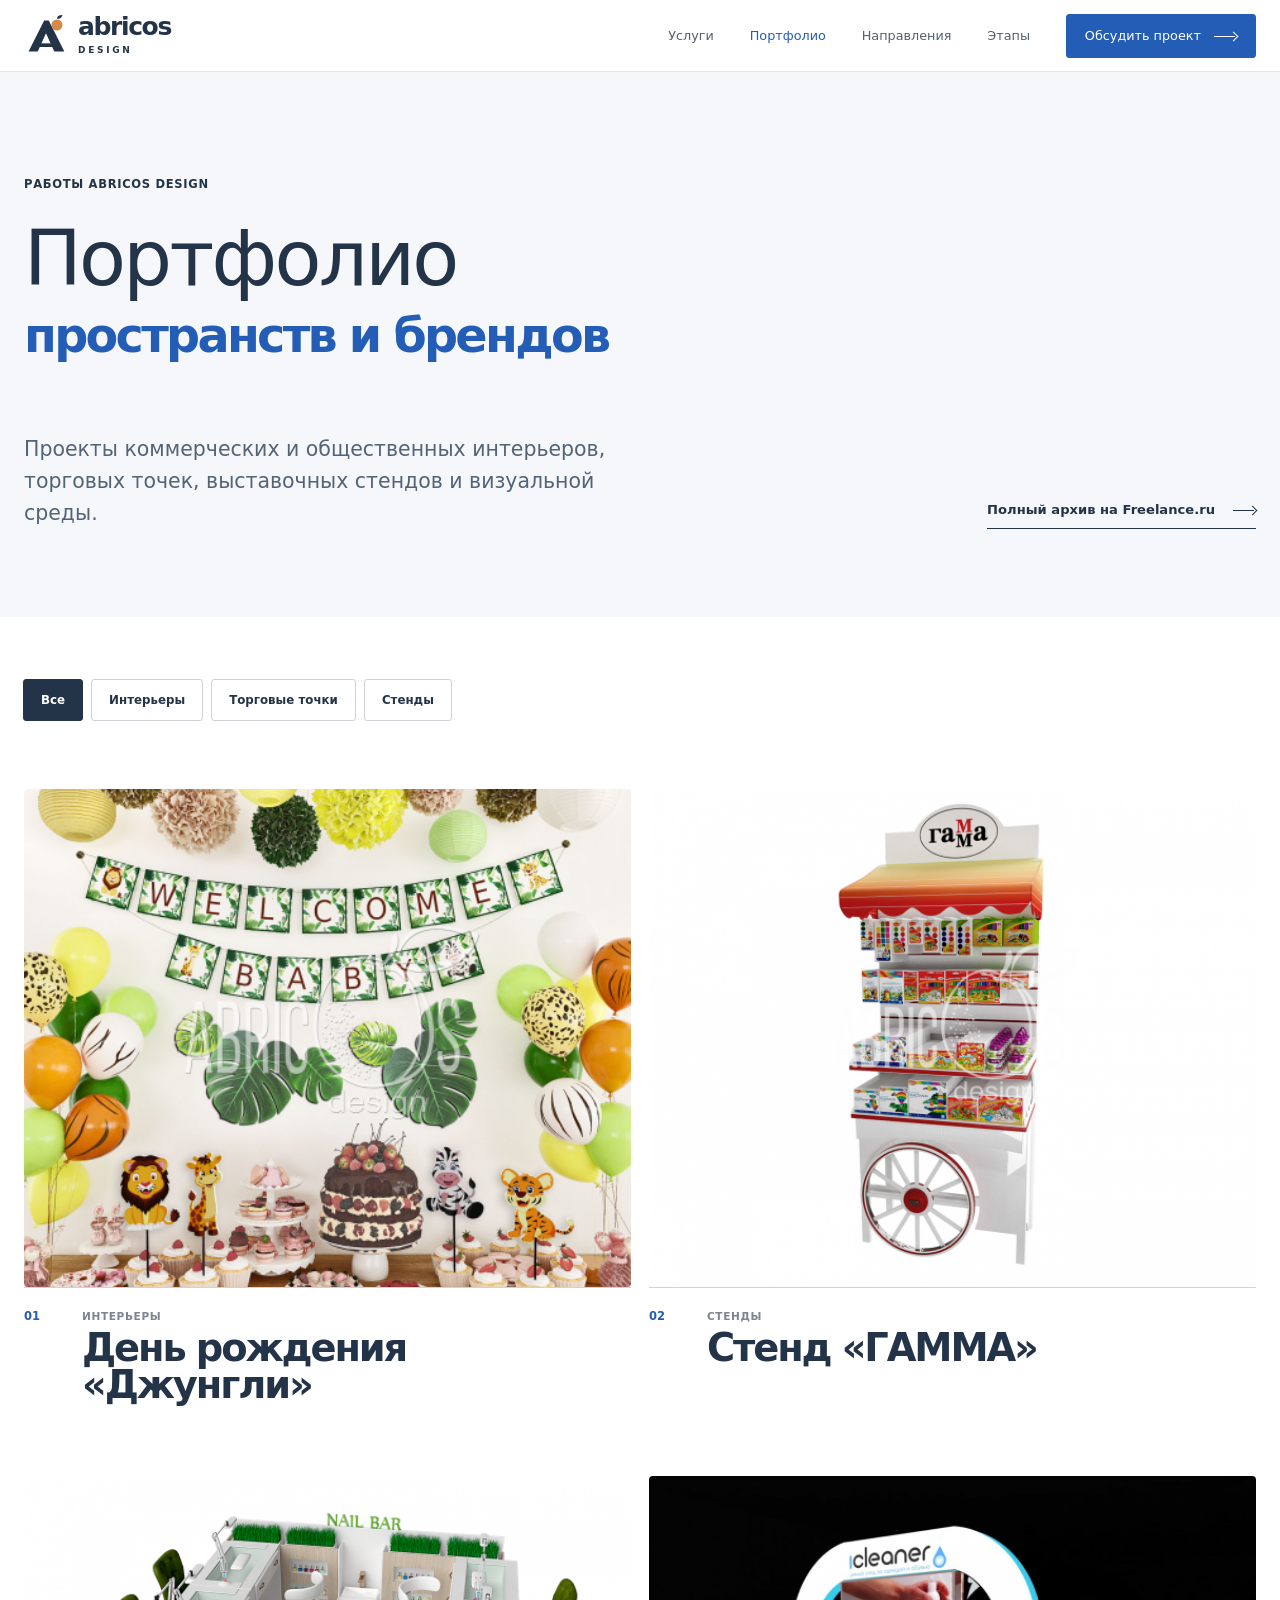
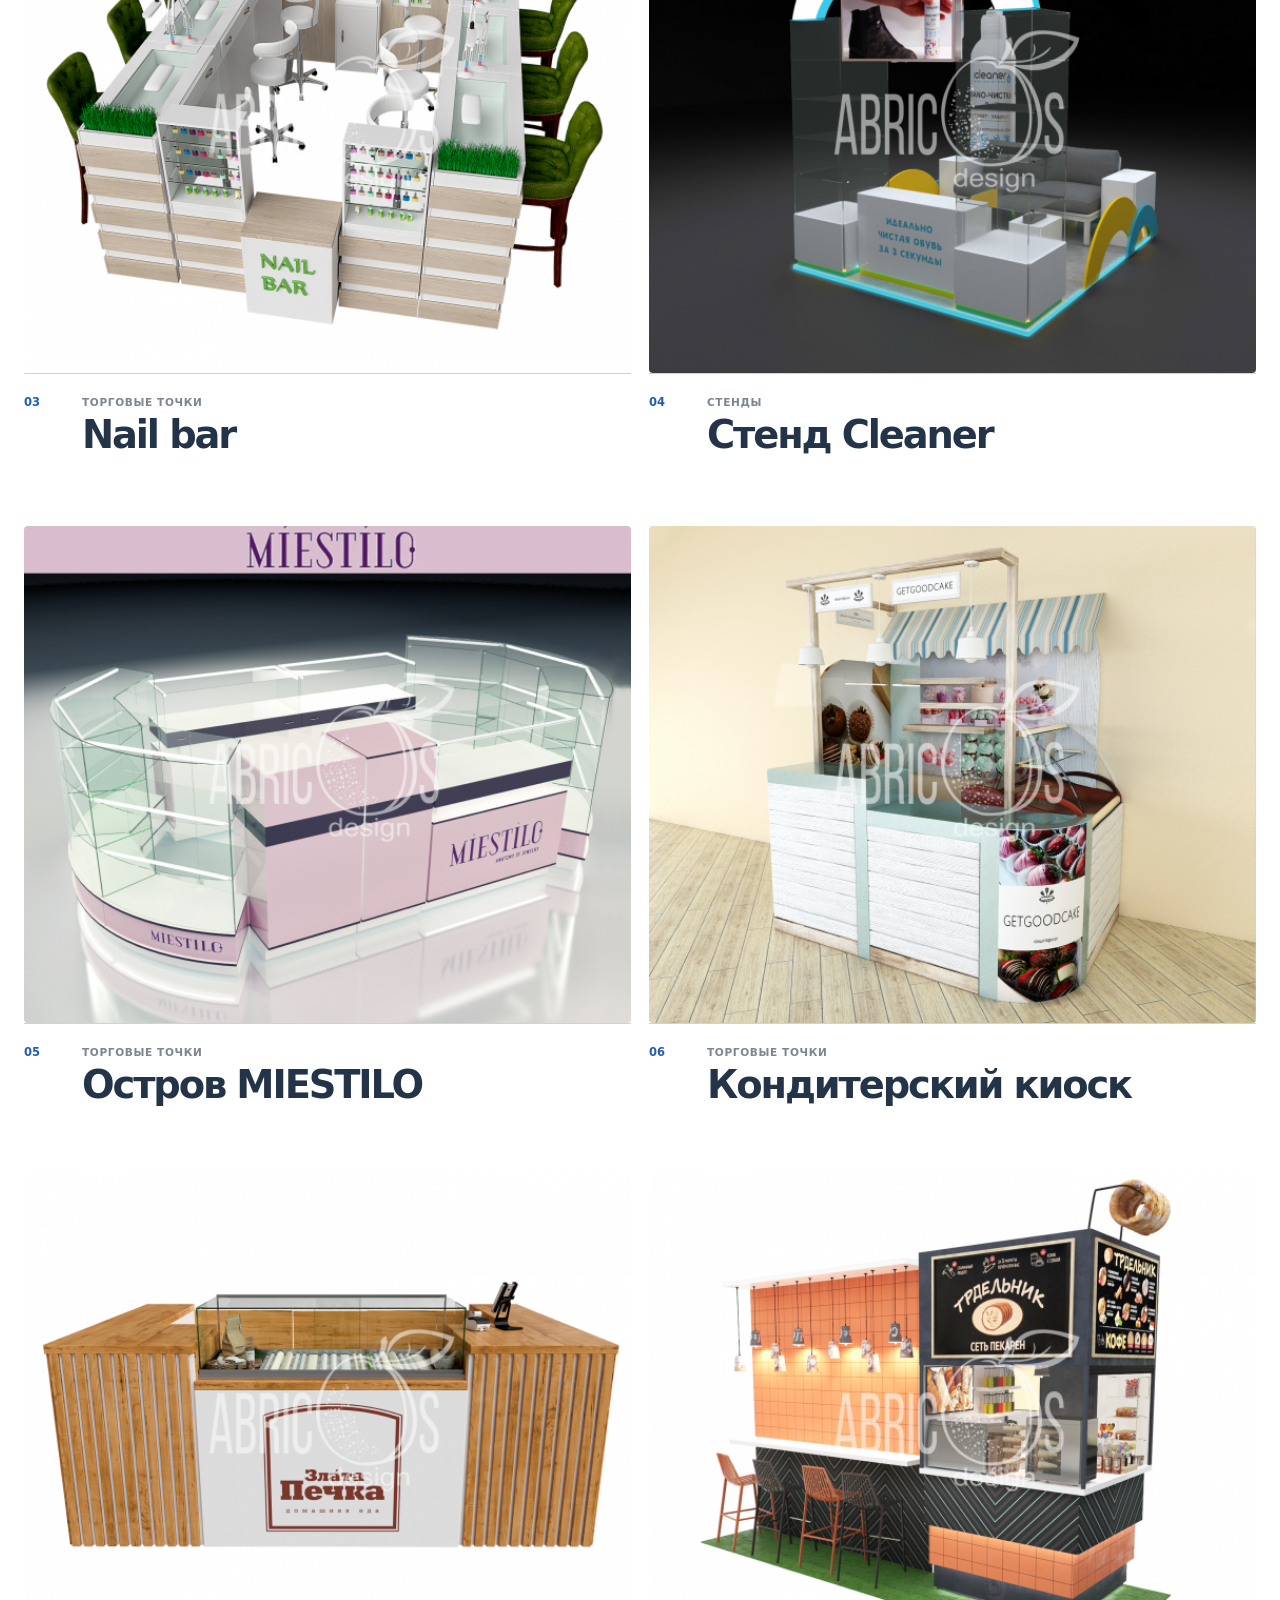
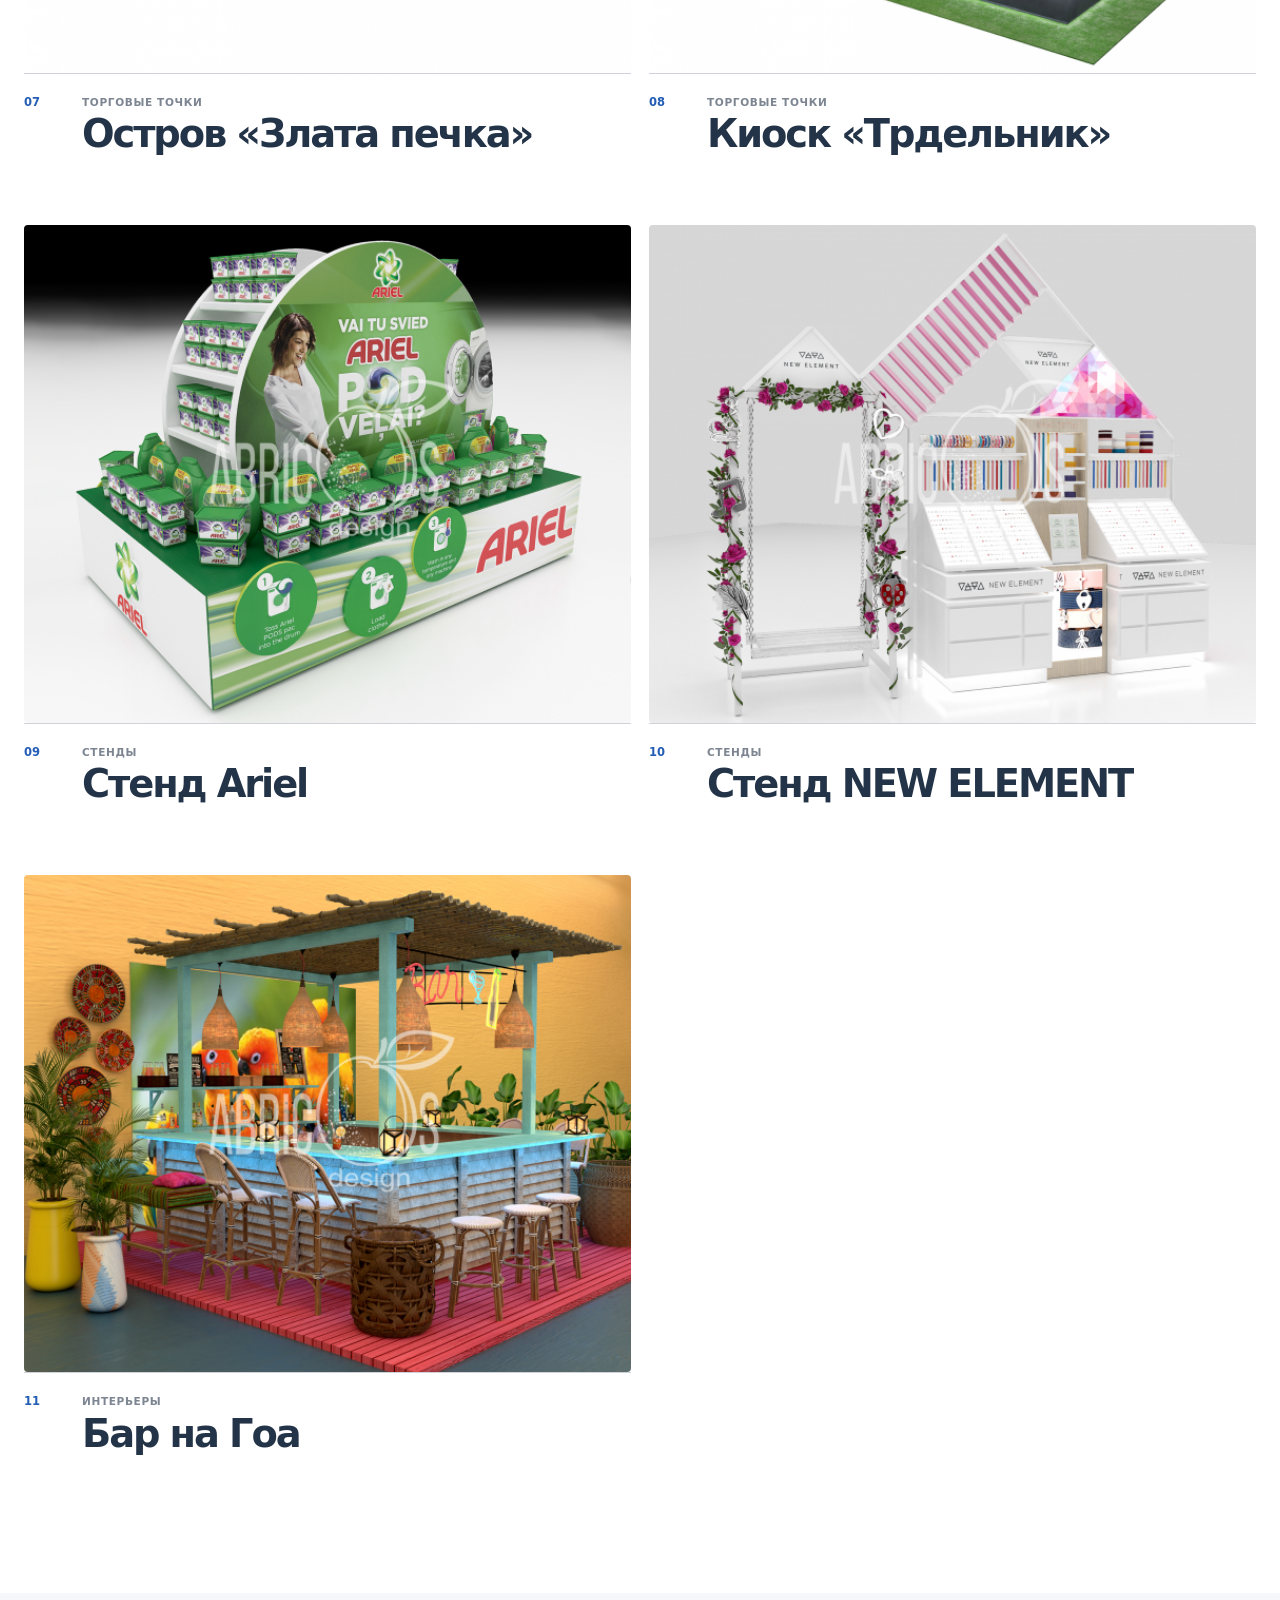
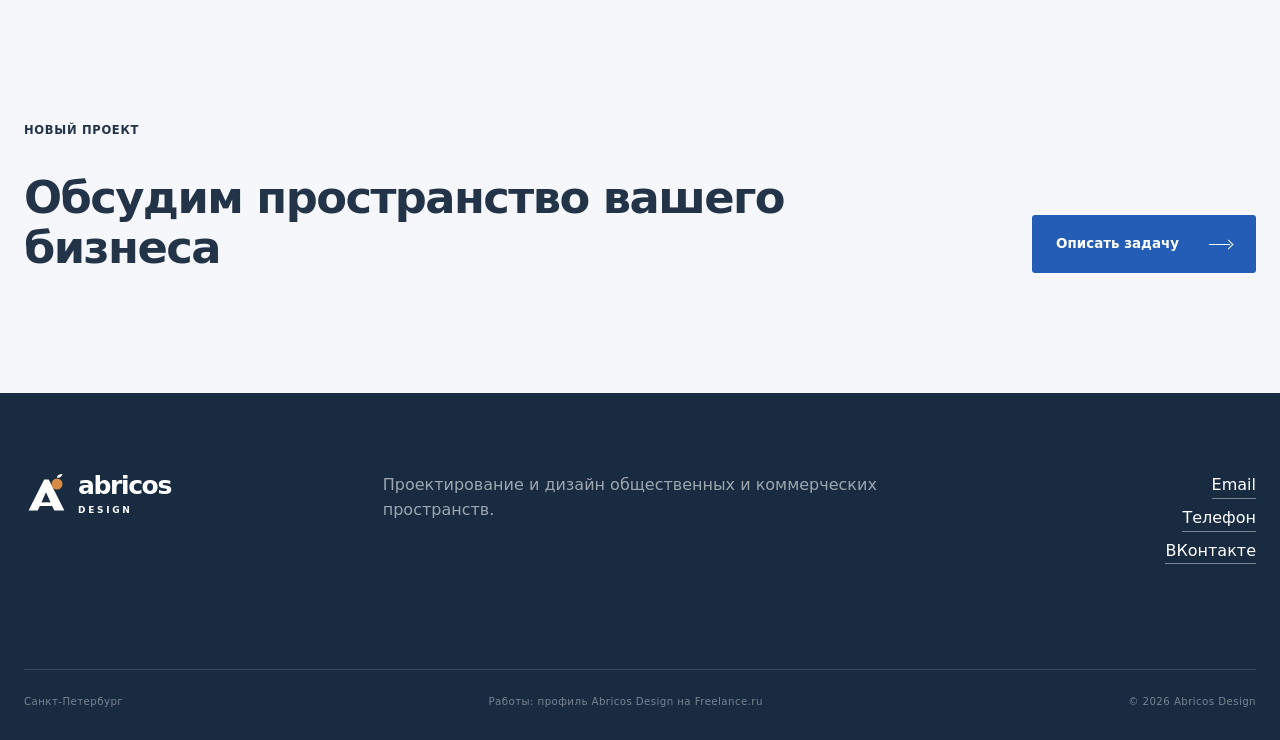
==== commit b0a07e43: "Refresh site with light business theme and new Abricos identity" ====
--- a/portfolio/index.html
+++ b/portfolio/index.html
@@ -20,8 +20,8 @@
     <main class="portfolio-page">
       <header class="site-header site-header--scrolled portfolio-site-header">
         <a class="site-header__logo" href="../index.html" aria-label="Abricos Design — на главную">
-          <span class="logo" aria-label="Abricos Design">
-            <span class="logo__word">abric<span class="logo__fruit">o</span>s</span>
+          <span class="logo" aria-label="Abricos Design"><svg class="logo__mark" viewBox="0 0 48 48" aria-hidden="true"><path d="M5 41 22 7h5l17 34H33l-9-20-9 20Z" fill="currentColor"/><path d="M17 34h14" stroke="currentColor" stroke-width="4"/><circle cx="36" cy="12" r="6" fill="#d58a45"/><path d="M36 5c0-3 3-4 6-4-1 3-3 5-6 4" fill="currentColor"/></svg>
+            <span class="logo__word">abricos</span>
             <span class="logo__sub">design</span>
           </span>
         </a>
@@ -285,8 +285,8 @@
 
       <footer class="footer portfolio-footer">
         <a href="../index.html" aria-label="Abricos Design — на главную">
-          <span class="logo" aria-label="Abricos Design">
-            <span class="logo__word">abric<span class="logo__fruit">o</span>s</span>
+          <span class="logo" aria-label="Abricos Design"><svg class="logo__mark" viewBox="0 0 48 48" aria-hidden="true"><path d="M5 41 22 7h5l17 34H33l-9-20-9 20Z" fill="currentColor"/><path d="M17 34h14" stroke="currentColor" stroke-width="4"/><circle cx="36" cy="12" r="6" fill="#d58a45"/><path d="M36 5c0-3 3-4 6-4-1 3-3 5-6 4" fill="currentColor"/></svg>
+            <span class="logo__word">abricos</span>
             <span class="logo__sub">design</span>
           </span>
         </a>
--- a/styles.css
+++ b/styles.css
@@ -1,19 +1,19 @@
 :root {
-  --forest: #1e3029;
-  --forest-deep: #16251f;
+  --forest: #233449;
+  --forest-deep: #182b40;
   --moss: #606c38;
   --sage: #8b9d83;
   --sage-soft: #b7c2ad;
-  --sand: #e8dcc7;
-  --oat: #d4b895;
+  --sand: #ffffff;
+  --oat: #eef2f6;
   --clay: #b08b6e;
-  --terracotta: #c66b3d;
-  --ink: #26382f;
-  --line: rgba(38, 56, 47, 0.22);
-  --light-line: rgba(232, 220, 199, 0.22);
-  --radius: 24px;
+  --terracotta: #235db5;
+  --ink: #243448;
+  --line: rgba(36, 52, 72, 0.22);
+  --light-line: rgba(255, 255, 255, 0.22);
+  --radius: 4px;
   --page: min(1280px, calc(100vw - 48px));
-  --font-grotesk: "Helvetica Neue", Helvetica, Arial, sans-serif;
+  --font-grotesk: -apple-system, system-ui, "Avenir Next", Avenir, "Nimbus Sans L", Roboto, Noto, "Segoe UI", Arial, Helvetica, "Helvetica Neue", sans-serif;
 }
 
 * {
@@ -194,7 +194,7 @@
   height: 88px;
   padding: 0 max(24px, calc((100vw - 1280px) / 2));
   color: var(--sand);
-  border-bottom: 1px solid rgba(232, 220, 199, 0.12);
+  border-bottom: 1px solid rgba(255, 255, 255, 0.12);
   background: linear-gradient(180deg, rgba(22, 37, 31, 0.74), rgba(22, 37, 31, 0));
   transition: height 300ms ease, background 300ms ease, backdrop-filter 300ms ease;
 }
@@ -252,7 +252,7 @@
   min-height: 44px;
   padding: 0 18px;
   gap: 13px;
-  border: 1px solid rgba(232, 220, 199, 0.4);
+  border: 1px solid rgba(255, 255, 255, 0.4);
   border-radius: 999px;
   transition: color 240ms ease, background 240ms ease;
 }
@@ -343,7 +343,7 @@
 .hero__lead {
   max-width: 540px;
   margin: 38px 0 0;
-  color: rgba(232, 220, 199, 0.72);
+  color: rgba(255, 255, 255, 0.72);
   font-size: clamp(1rem, 1.4vw, 1.22rem);
 }
 
@@ -493,8 +493,8 @@
   justify-content: space-between;
   height: 62px;
   padding: 0 max(24px, calc((100vw - 1280px) / 2));
-  color: rgba(232, 220, 199, 0.58);
-  border-top: 1px solid rgba(232, 220, 199, 0.12);
+  color: rgba(255, 255, 255, 0.58);
+  border-top: 1px solid rgba(255, 255, 255, 0.12);
   align-items: center;
   font-size: 0.7rem;
   font-weight: 600;
@@ -516,7 +516,7 @@
   position: absolute;
   top: 44px;
   left: max(24px, calc((100vw - 1280px) / 2));
-  color: rgba(232, 220, 199, 0.34);
+  color: rgba(255, 255, 255, 0.34);
   font-family: inherit;
   font-size: 0.8rem;
   font-weight: 700;
@@ -534,7 +534,7 @@
 }
 
 .manifesto__copy p {
-  color: rgba(232, 220, 199, 0.7);
+  color: rgba(255, 255, 255, 0.7);
 }
 
 .manifesto__copy .manifesto__lead {
@@ -557,7 +557,7 @@
   bottom: -90px;
   width: 270px;
   height: 270px;
-  border: 1px solid rgba(232, 220, 199, 0.14);
+  border: 1px solid rgba(255, 255, 255, 0.14);
   border-radius: 44% 56% 48% 52%;
   transform: rotate(28deg);
 }
@@ -600,7 +600,7 @@
 .section-heading > p {
   max-width: 430px;
   margin: 0 0 8px;
-  color: rgba(38, 56, 47, 0.73);
+  color: rgba(36, 52, 72, 0.73);
   font-size: 1.04rem;
 }
 
@@ -650,12 +650,12 @@
 .service-card p {
   max-width: 360px;
   margin-bottom: 26px;
-  color: rgba(38, 56, 47, 0.72);
+  color: rgba(36, 52, 72, 0.72);
   font-size: 0.9rem;
 }
 
 .service-card:hover p {
-  color: rgba(232, 220, 199, 0.7);
+  color: rgba(255, 255, 255, 0.7);
 }
 
 .service-card__tags {
@@ -727,7 +727,7 @@
   width: 48px;
   height: 48px;
   place-items: center;
-  border: 1px solid rgba(232, 220, 199, 0.48);
+  border: 1px solid rgba(255, 255, 255, 0.48);
   border-radius: 50%;
   font-family: inherit;
   font-size: 0.76rem;
@@ -763,7 +763,7 @@
 .direction-card__content p {
   max-width: 470px;
   margin-bottom: 0;
-  color: rgba(232, 220, 199, 0.74);
+  color: rgba(255, 255, 255, 0.74);
 }
 
 .deliverables {
@@ -772,8 +772,8 @@
   padding: 150px max(24px, calc((100vw - 1280px) / 2));
   gap: clamp(60px, 10vw, 160px);
   background-image:
-    linear-gradient(rgba(232, 220, 199, 0.035) 1px, transparent 1px),
-    linear-gradient(90deg, rgba(232, 220, 199, 0.035) 1px, transparent 1px);
+    linear-gradient(rgba(255, 255, 255, 0.035) 1px, transparent 1px),
+    linear-gradient(90deg, rgba(255, 255, 255, 0.035) 1px, transparent 1px);
   background-size: 44px 44px;
 }
 
@@ -790,7 +790,7 @@
 .deliverables__intro > p:not(.eyebrow) {
   max-width: 520px;
   margin: 34px 0;
-  color: rgba(232, 220, 199, 0.68);
+  color: rgba(255, 255, 255, 0.68);
 }
 
 .deliverables__list {
@@ -823,7 +823,7 @@
 .deliverables__list p {
   max-width: 520px;
   margin-bottom: 0;
-  color: rgba(232, 220, 199, 0.64);
+  color: rgba(255, 255, 255, 0.64);
   font-size: 0.9rem;
 }
 
@@ -882,7 +882,7 @@
 }
 
 .process-step p {
-  color: rgba(38, 56, 47, 0.69);
+  color: rgba(36, 52, 72, 0.69);
   font-size: 0.78rem;
 }
 
@@ -942,7 +942,7 @@
 .archive__copy > p:not(.eyebrow) {
   max-width: 500px;
   margin: 34px 0;
-  color: rgba(38, 56, 47, 0.76);
+  color: rgba(36, 52, 72, 0.76);
 }
 
 .faq {
@@ -966,7 +966,7 @@
 .faq__heading > p:not(.eyebrow) {
   max-width: 390px;
   margin-top: 30px;
-  color: rgba(38, 56, 47, 0.68);
+  color: rgba(36, 52, 72, 0.68);
 }
 
 .faq__list {
@@ -1037,7 +1037,7 @@
   overflow: hidden;
   max-width: 670px;
   margin: 0;
-  color: rgba(38, 56, 47, 0.68);
+  color: rgba(36, 52, 72, 0.68);
 }
 
 .faq-item--open .faq-item__answer {
@@ -1120,7 +1120,7 @@
   color: var(--ink);
   outline: none;
   border: 0;
-  border-bottom: 1px solid rgba(38, 56, 47, 0.36);
+  border-bottom: 1px solid rgba(36, 52, 72, 0.36);
   border-radius: 0;
   background: transparent;
   resize: vertical;
@@ -1134,12 +1134,12 @@
 
 .brief-form input::placeholder,
 .brief-form textarea::placeholder {
-  color: rgba(38, 56, 47, 0.4);
+  color: rgba(36, 52, 72, 0.4);
 }
 
 .brief-form__note {
   margin: 15px 8px 0;
-  color: rgba(38, 56, 47, 0.56);
+  color: rgba(36, 52, 72, 0.56);
   font-size: 0.67rem;
 }
 
@@ -1155,7 +1155,7 @@
 
 .footer > p {
   max-width: 500px;
-  color: rgba(232, 220, 199, 0.58);
+  color: rgba(255, 255, 255, 0.58);
 }
 
 .footer__links {
@@ -1166,7 +1166,7 @@
 }
 
 .footer__links a {
-  border-bottom: 1px solid rgba(232, 220, 199, 0.42);
+  border-bottom: 1px solid rgba(255, 255, 255, 0.42);
 }
 
 .footer__bottom {
@@ -1175,8 +1175,8 @@
   justify-content: space-between;
   margin-top: 55px;
   padding-top: 24px;
-  color: rgba(232, 220, 199, 0.42);
-  border-top: 1px solid rgba(232, 220, 199, 0.12);
+  color: rgba(255, 255, 255, 0.42);
+  border-top: 1px solid rgba(255, 255, 255, 0.12);
   font-size: 0.64rem;
   letter-spacing: 0.04em;
 }
@@ -1223,7 +1223,7 @@
 .portfolio-hero__bottom p {
   max-width: 620px;
   margin: 0;
-  color: rgba(232, 220, 199, 0.68);
+  color: rgba(255, 255, 255, 0.68);
   font-size: clamp(1rem, 1.6vw, 1.3rem);
 }
 
@@ -1250,7 +1250,7 @@
   margin: 0 -1px 54px;
   padding: 14px 0;
   gap: 8px;
-  background: rgba(232, 220, 199, 0.94);
+  background: rgba(255, 255, 255, 0.94);
   backdrop-filter: blur(14px);
   scrollbar-width: none;
 }
@@ -1345,7 +1345,7 @@
 
 .portfolio-card__meta p {
   margin-bottom: 6px;
-  color: rgba(38, 56, 47, 0.6);
+  color: rgba(36, 52, 72, 0.6);
   font-size: 0.66rem;
   font-weight: 700;
   letter-spacing: 0.06em;
@@ -1832,3 +1832,60 @@
     transform: none;
   }
 }
+
+/* Shared business theme for the home page and project catalogue. */
+html, body { background: #fff; }
+body::before, .apricot-shape, .hero__note { display: none; }
+h1, h2, .portfolio-hero h1 { font-weight: 600; letter-spacing: -0.035em; line-height: 1.12; }
+h2, .manifesto h2, .section-heading h2, .deliverables__intro h2,
+.archive__copy h2, .faq__heading h2, .contact__intro h2,
+.portfolio-cta h2 { font-size: clamp(2rem, 3.5vw, 3.5rem); }
+h2 em { font-style: normal; }
+.site-header, .site-header--scrolled { color: #243448; background: #fff; border-bottom: 1px solid #e1e6ec; backdrop-filter: none; }
+.site-nav__contact { color: #fff; background: #235db5; border: 1px solid #235db5; border-radius: 3px; }
+.site-nav__contact:hover { color: #fff; background: #18478e; }
+.hero { min-height: 740px; color: #243448; background: #fff; grid-template-columns: 1.1fr 1fr; gap: 40px; padding-top: 160px; }
+.hero h1 { font-size: clamp(2.6rem, 4.3vw, 4.5rem); }
+.hero h1 span { font-size: 1em; margin: 0; }
+.hero__lead, .hero__eyebrow { color: #536477; }
+.hero__arch { border-radius: 3px; transform: none; animation: none; aspect-ratio: 1.05; }
+.hero__visual { align-self: center; }
+.hero__types { color: #536477; border-color: #e1e6ec; background: #f5f7fa; }
+.button { border-radius: 3px; }
+.button--primary, .button--sand { color: #fff; background: #235db5; }
+.button--primary:hover, .button--sand:hover { color: #fff; background: #18478e; }
+.section-dark { color: #243448; background: #f5f7fa; }
+.manifesto, .services, .directions, .deliverables, .process, .archive, .faq, .contact { padding-top: 80px; padding-bottom: 80px; }
+.manifesto { min-height: auto; }
+.manifesto__copy p, .deliverables__intro > p, .deliverables__list p { color: #536477; }
+.section-dark .eyebrow, .section-dark .text-link, .section-dark h2 em { color: #235db5; }
+.section-index { color: #62758c; }
+.deliverables__list article { border-color: #d9e1e9; }
+.service-card { background: #fff; border: 1px solid #e1e6ec; min-height: 280px; padding: 28px; }
+.service-card:hover { background: #f5f7fa; }
+.service-card h3 { font-size: 1.5rem; letter-spacing: -0.02em; }
+.service-card__tags span { border-radius: 3px; }
+.contact, .portfolio-cta { color: #243448; background: #f5f7fa; }
+.contact__intro h2 em { color: #235db5; }
+.brief-form { border: 1px solid #d9e1e9; background: #fff; }
+.portfolio-hero { color: #243448; background: #f5f7fa; }
+.portfolio-hero h1 { font-size: clamp(3rem, 6vw, 6rem); }
+.portfolio-hero__bottom p { color: #536477; }
+.portfolio-filters { background: #fff; }
+.portfolio-filters button { border-radius: 3px; }
+:focus-visible { outline: 3px solid #235db5; outline-offset: 5px; }
+@media(max-width: 820px) {
+ .site-nav { background: #fff; }
+ .menu-toggle span { background: #243448; }
+ .hero { min-height: auto; padding-top: 120px; gap: 0; }
+ .hero__visual { width: 100%; margin: 36px 0 20px; }
+ .hero h1 { font-size: clamp(2.5rem, 7vw, 3.7rem); }
+ .site-nav > a:not(.site-nav__contact) { font-size: 1.6rem; }
+}
+
+.logo { display: grid; grid-template-columns: 44px auto; column-gap: 10px; line-height: 1; color: inherit; }
+.logo__mark { width: 44px; height: 44px; grid-row: span 2; }
+.logo__word { color: inherit; font-size: 25px; font-weight: 650; letter-spacing: -0.055em; }
+.logo__sub { color: inherit; align-self: start; margin-top: 5px; font-size: 9px; letter-spacing: 0.3em; }
+h1, .hero h1, .portfolio-hero h1 { font-weight: 400; }
+.eyebrow { letter-spacing: 0.06em; }
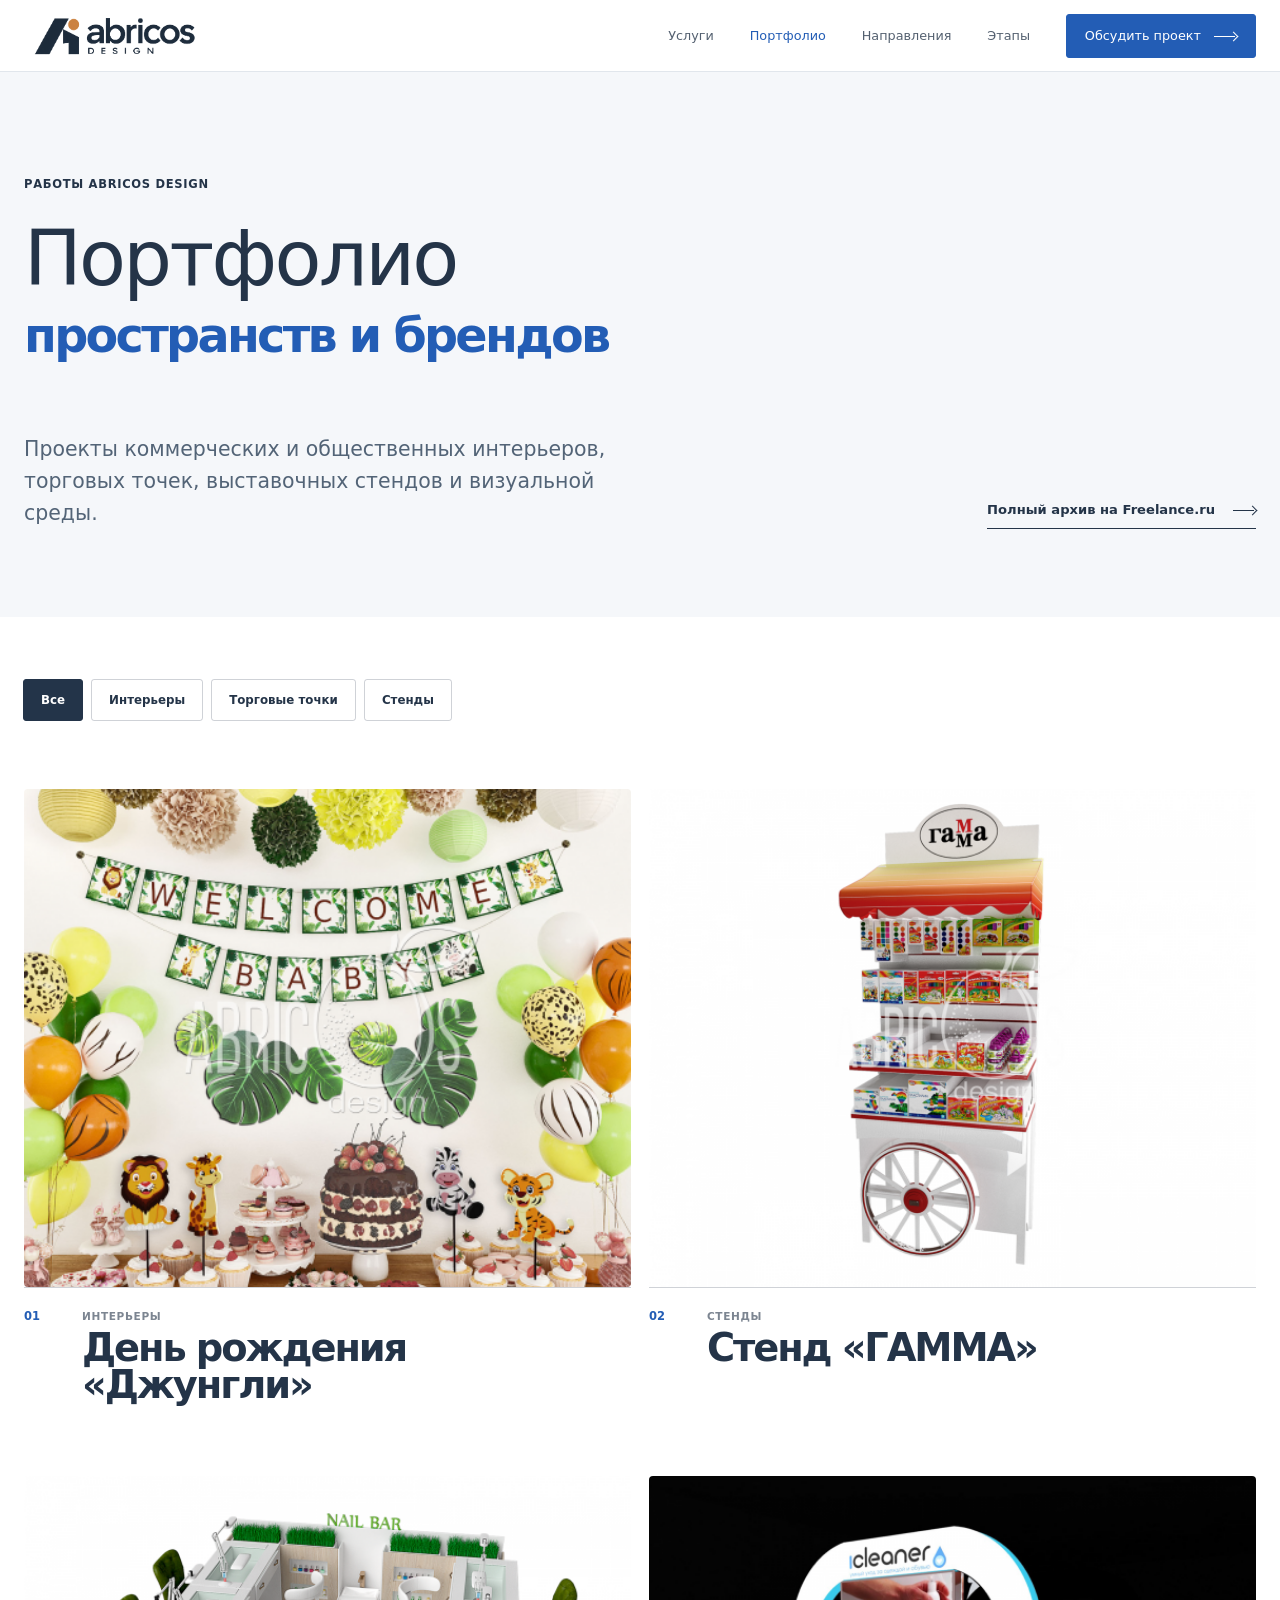
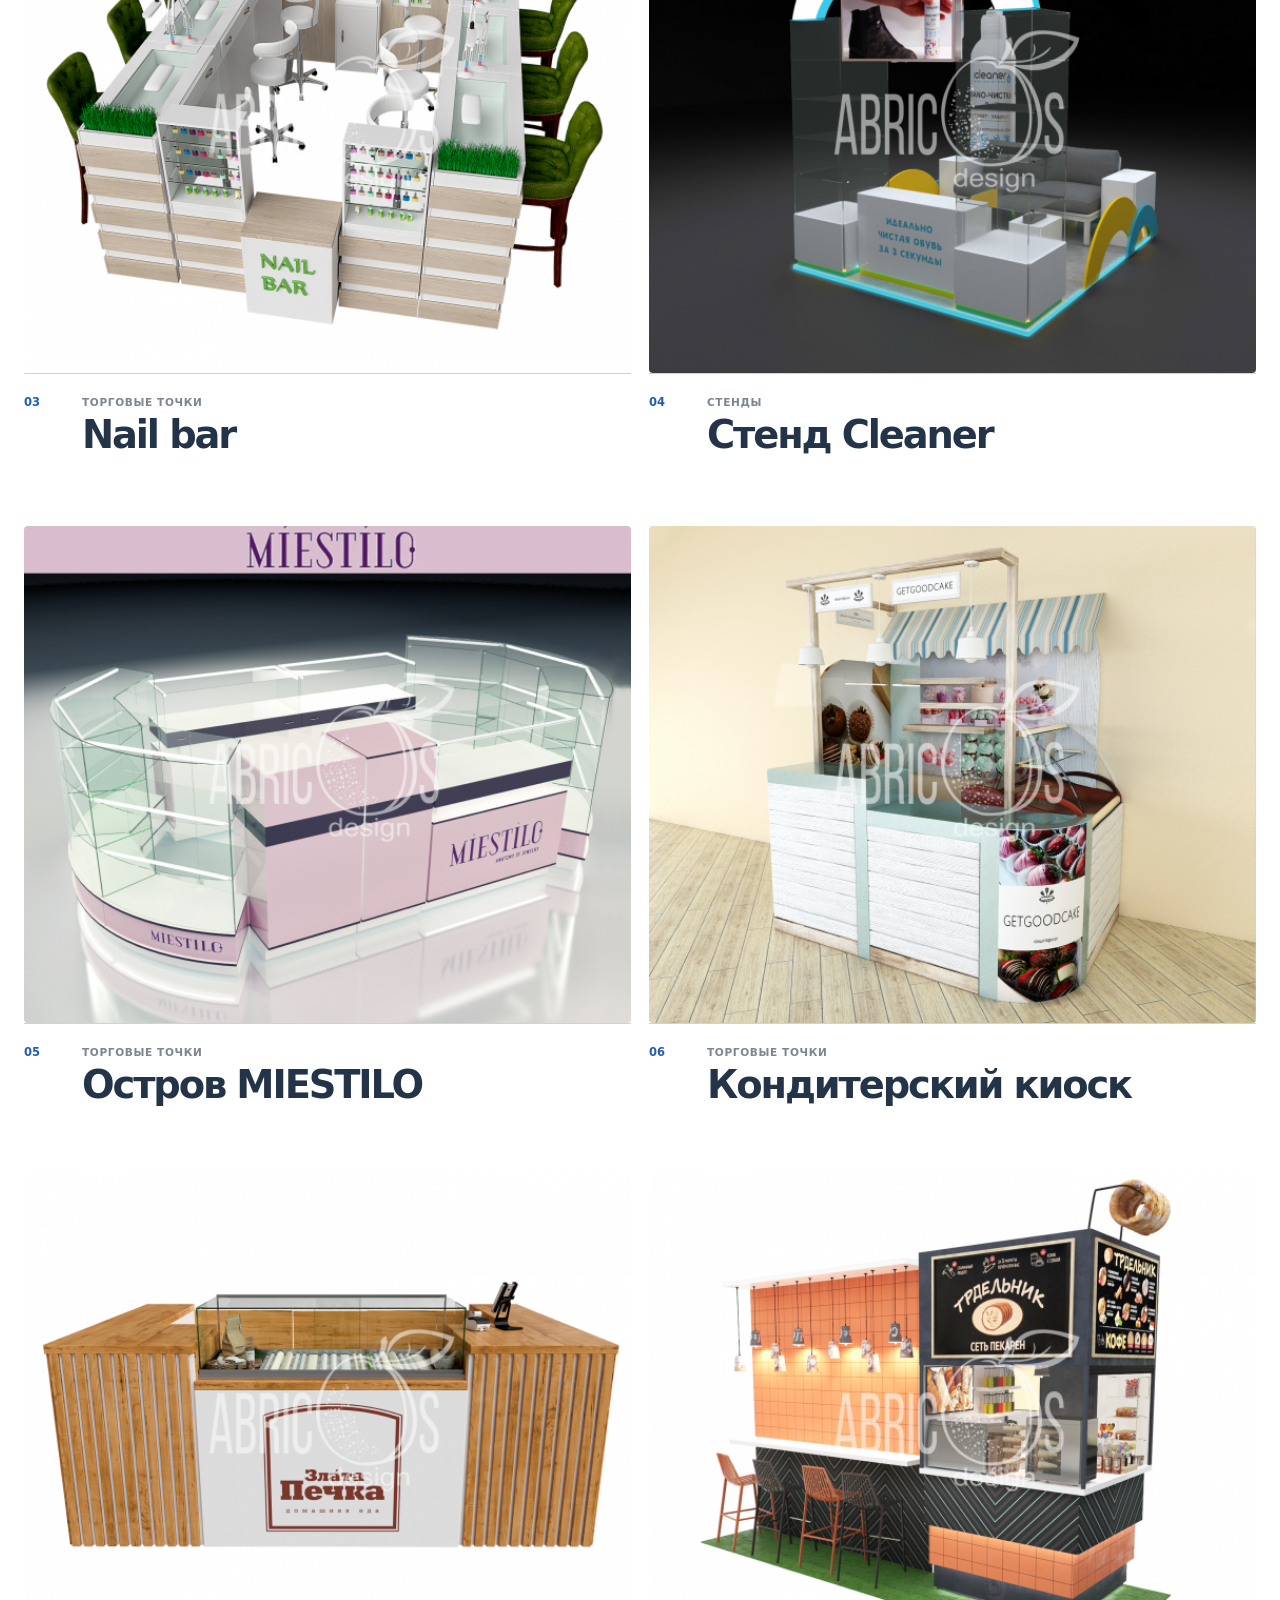
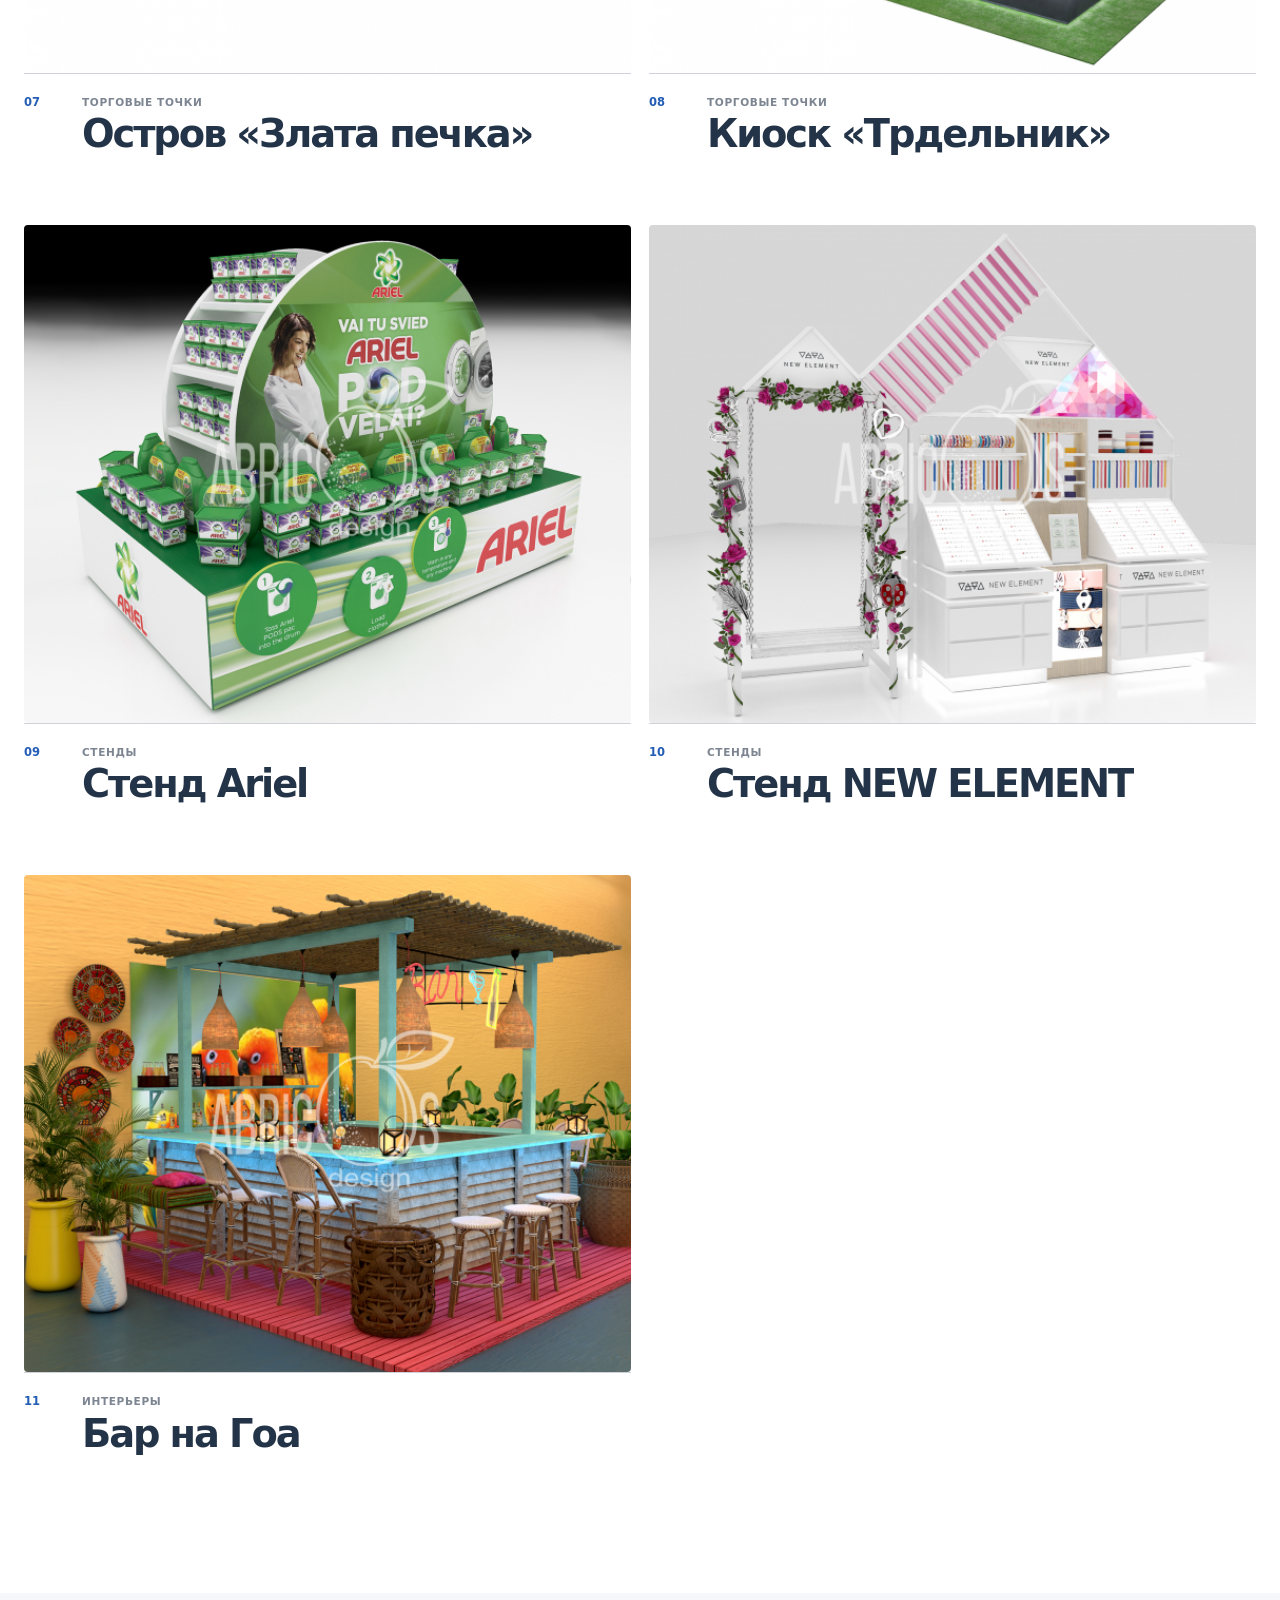
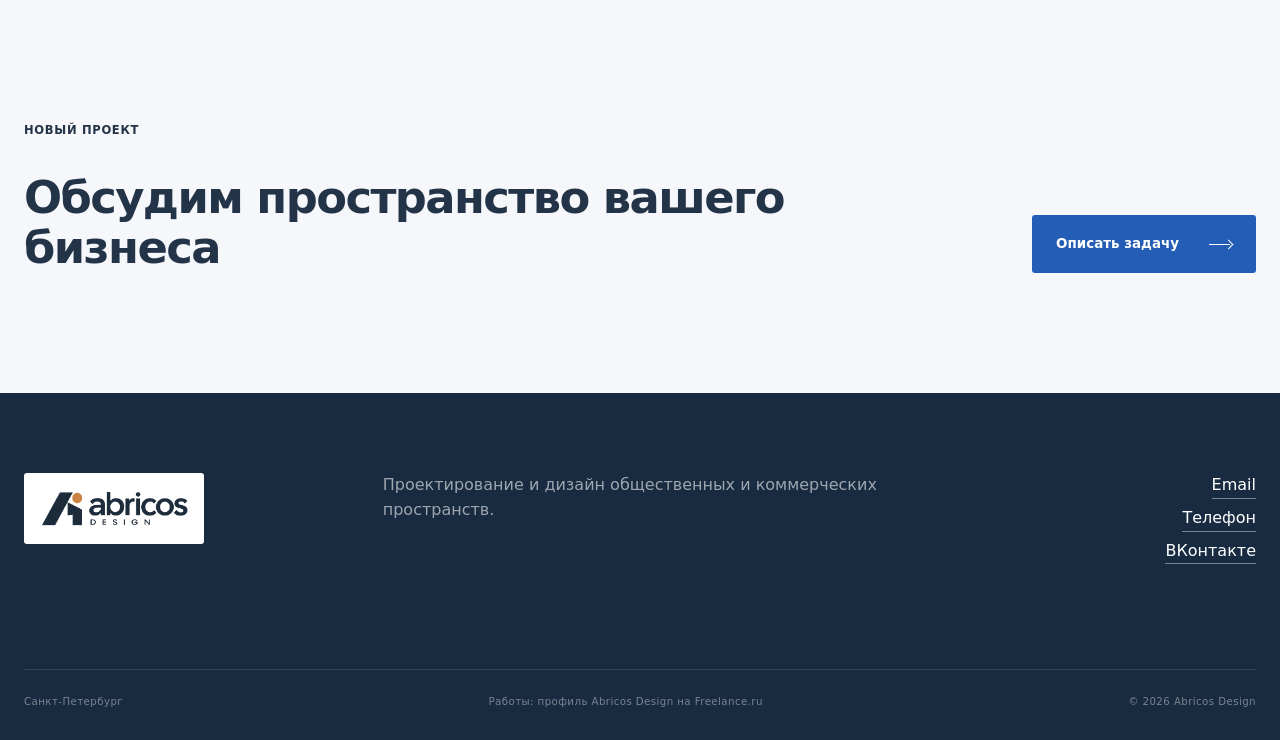
==== commit 5b5a19a8: "Use ImageGen Abricos logo across site" ====
--- a/portfolio/index.html
+++ b/portfolio/index.html
@@ -20,10 +20,7 @@
     <main class="portfolio-page">
       <header class="site-header site-header--scrolled portfolio-site-header">
         <a class="site-header__logo" href="../index.html" aria-label="Abricos Design — на главную">
-          <span class="logo" aria-label="Abricos Design"><svg class="logo__mark" viewBox="0 0 48 48" aria-hidden="true"><path d="M5 41 22 7h5l17 34H33l-9-20-9 20Z" fill="currentColor"/><path d="M17 34h14" stroke="currentColor" stroke-width="4"/><circle cx="36" cy="12" r="6" fill="#d58a45"/><path d="M36 5c0-3 3-4 6-4-1 3-3 5-6 4" fill="currentColor"/></svg>
-            <span class="logo__word">abricos</span>
-            <span class="logo__sub">design</span>
-          </span>
+          <img class="brand-logo" src="../images/abricos-logo.png" alt="Abricos Design" width="2172" height="724">
         </a>
         <button
           class="menu-toggle"
@@ -285,10 +282,7 @@
 
       <footer class="footer portfolio-footer">
         <a href="../index.html" aria-label="Abricos Design — на главную">
-          <span class="logo" aria-label="Abricos Design"><svg class="logo__mark" viewBox="0 0 48 48" aria-hidden="true"><path d="M5 41 22 7h5l17 34H33l-9-20-9 20Z" fill="currentColor"/><path d="M17 34h14" stroke="currentColor" stroke-width="4"/><circle cx="36" cy="12" r="6" fill="#d58a45"/><path d="M36 5c0-3 3-4 6-4-1 3-3 5-6 4" fill="currentColor"/></svg>
-            <span class="logo__word">abricos</span>
-            <span class="logo__sub">design</span>
-          </span>
+          <img class="brand-logo" src="../images/abricos-logo.png" alt="Abricos Design" width="2172" height="724">
         </a>
         <p>Проектирование и дизайн общественных и коммерческих пространств.</p>
         <div class="footer__links">
--- a/styles.css
+++ b/styles.css
@@ -1889,3 +1889,6 @@
 .logo__sub { color: inherit; align-self: start; margin-top: 5px; font-size: 9px; letter-spacing: 0.3em; }
 h1, .hero h1, .portfolio-hero h1 { font-weight: 400; }
 .eyebrow { letter-spacing: 0.06em; }
+
+.brand-logo { width: 180px; height: auto; display: block; }
+.footer .brand-logo { background: #fff; border-radius: 3px; padding: 8px; }
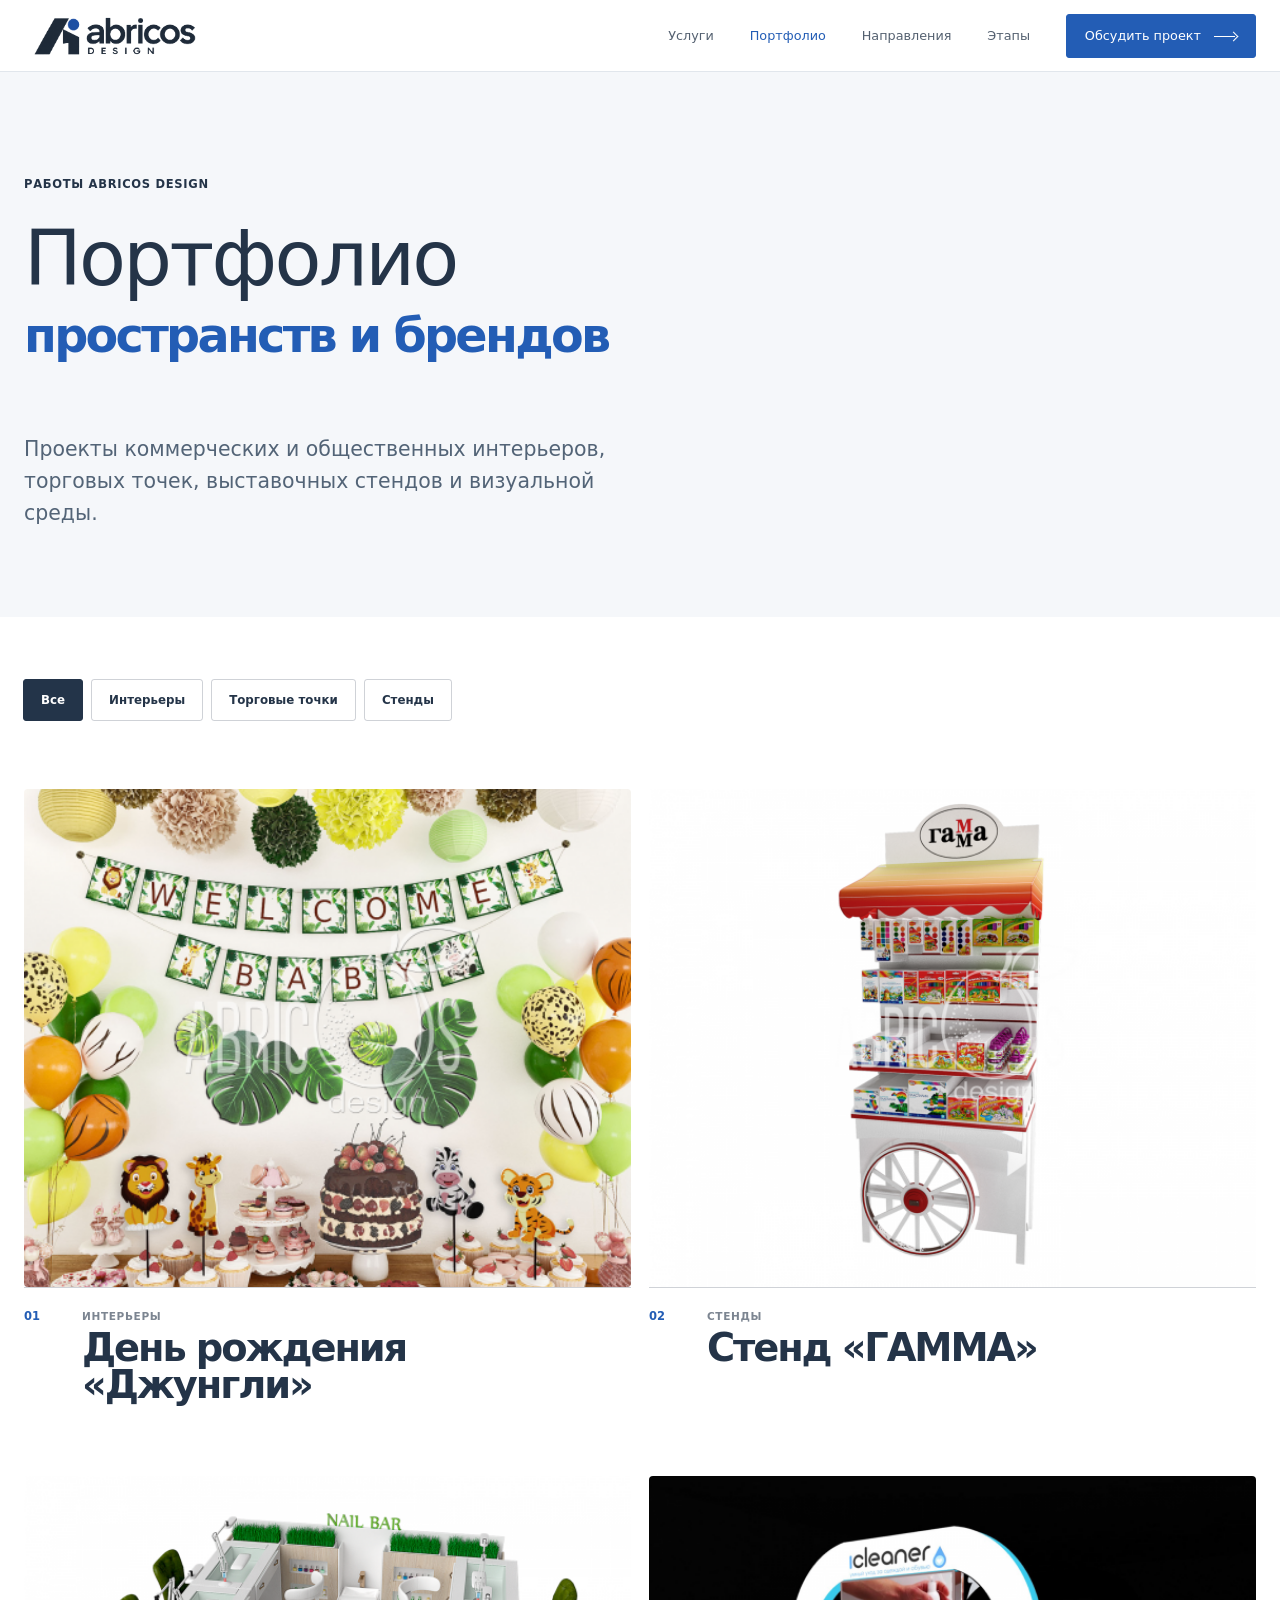
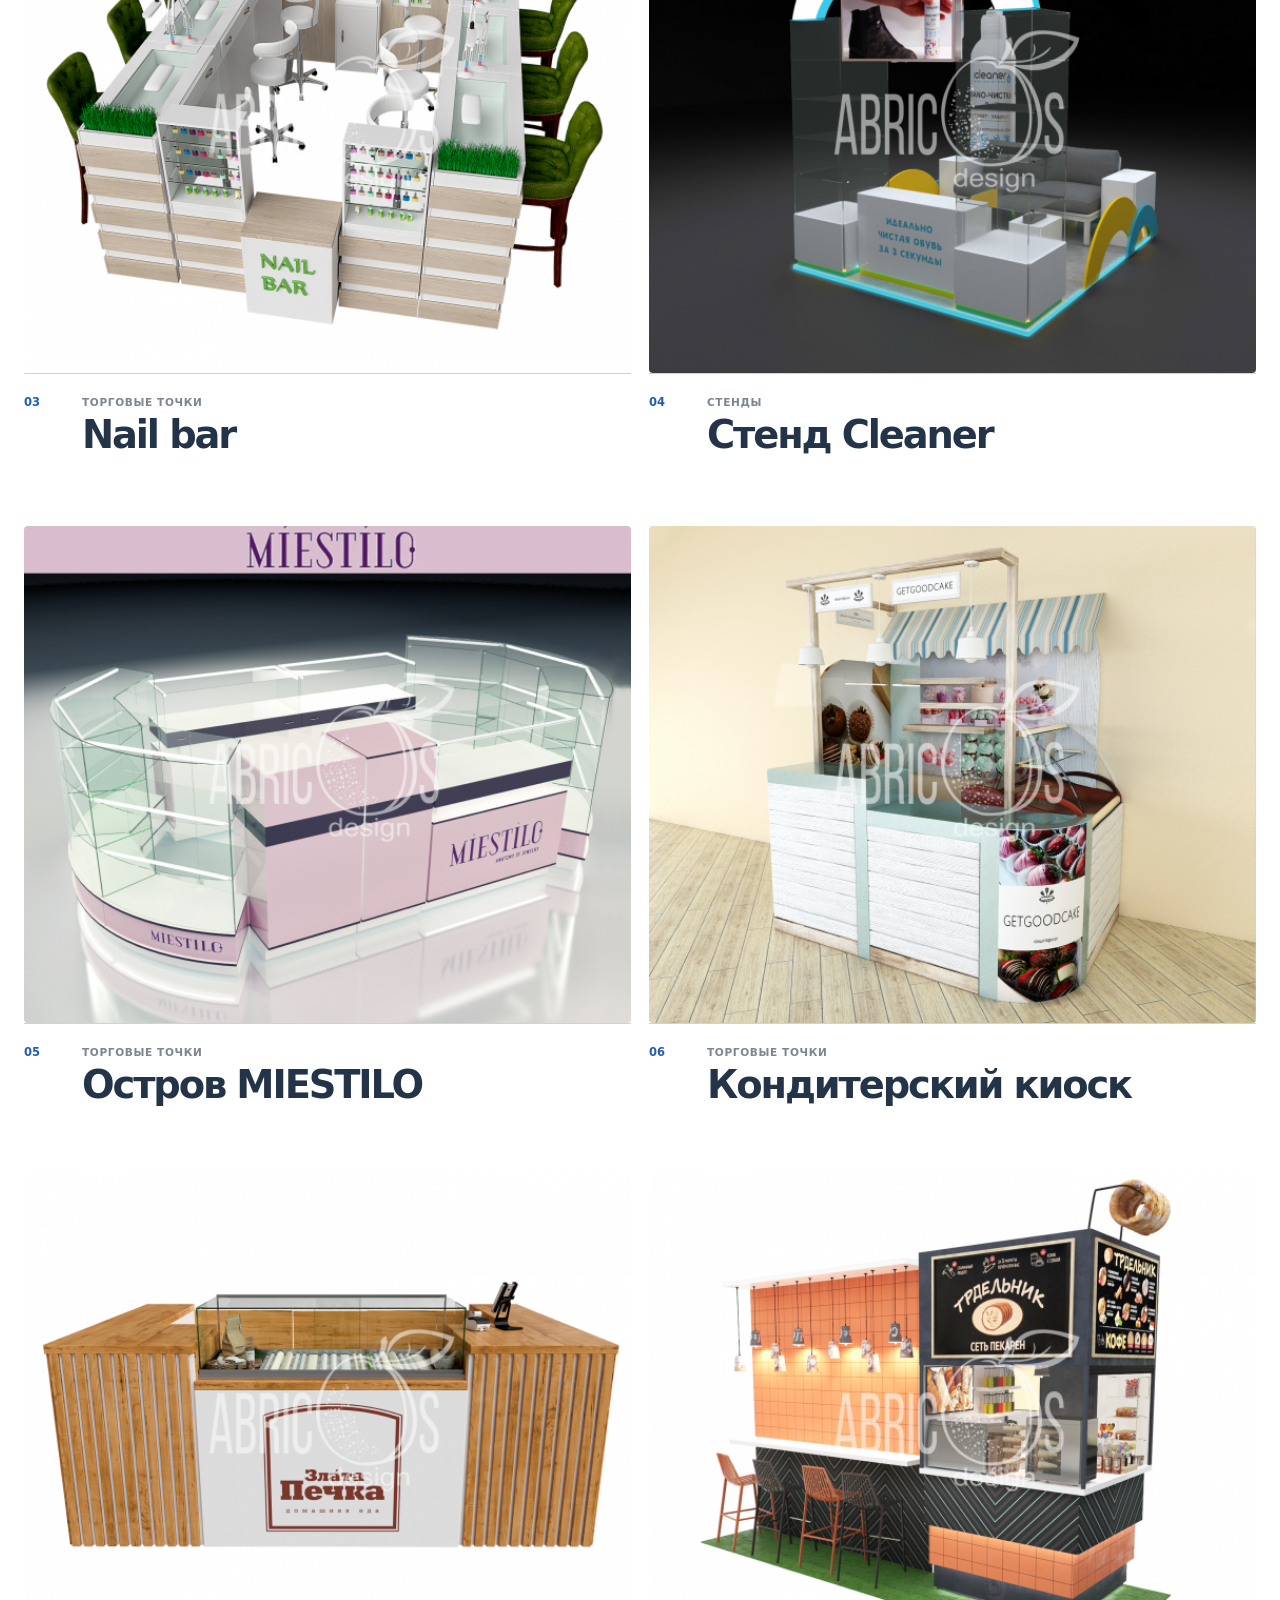
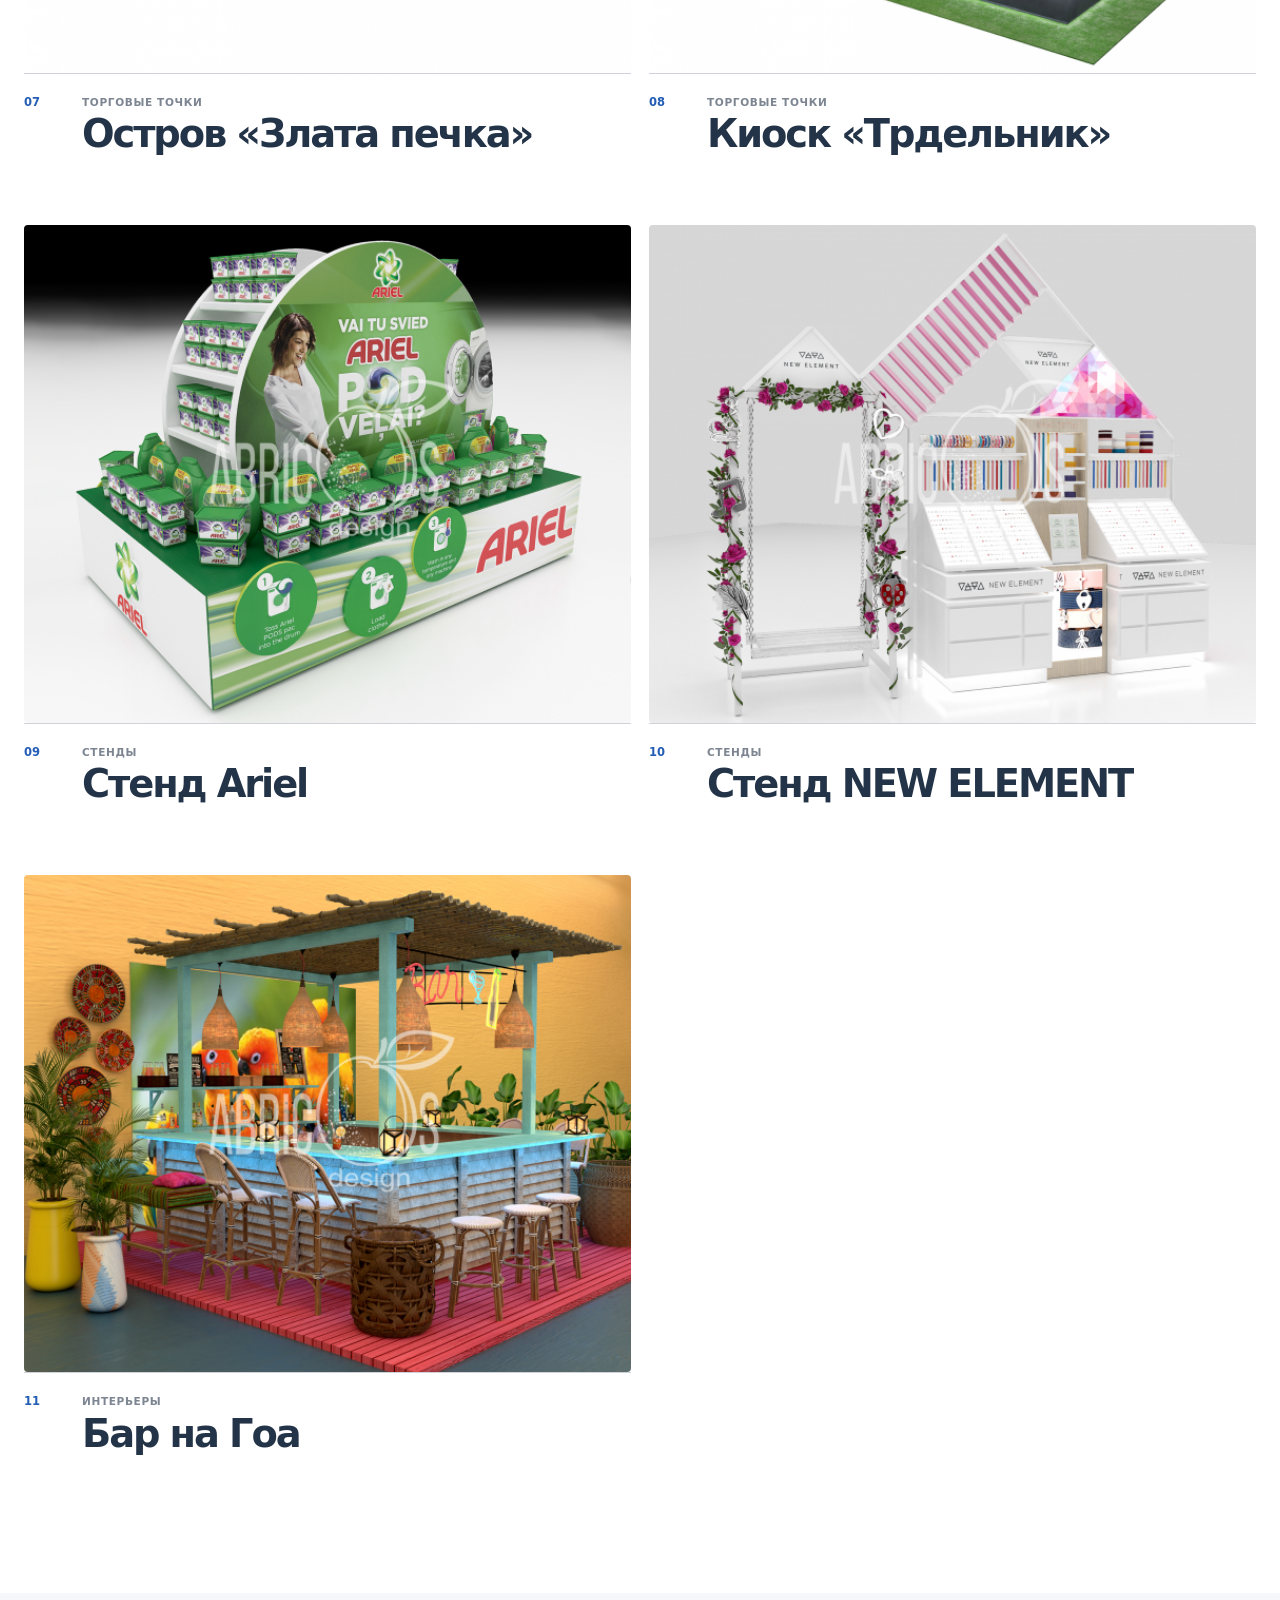
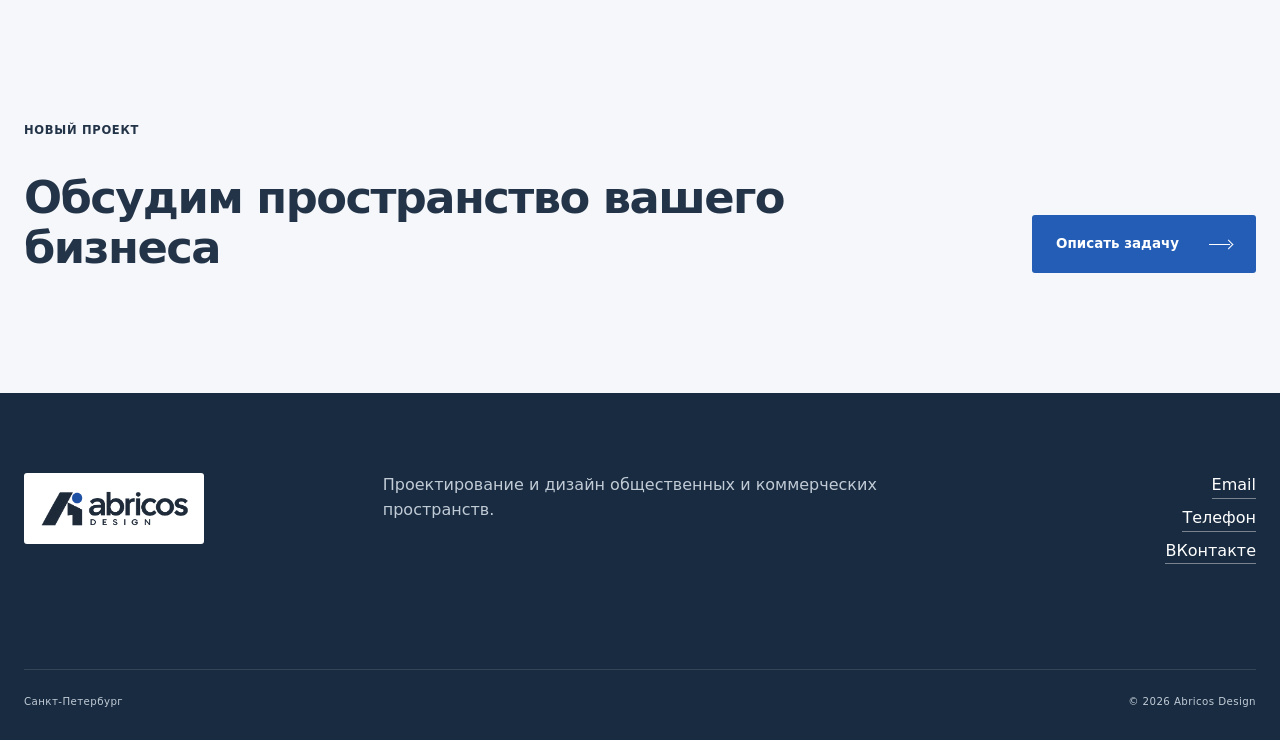
==== commit e4b9527f: "Remove Freelance archive promotion and footer credit" ====
--- a/portfolio/index.html
+++ b/portfolio/index.html
@@ -55,10 +55,6 @@
             Проекты коммерческих и общественных интерьеров, торговых точек,
             выставочных стендов и визуальной среды.
           </p>
-          <a href="https://freelance.ru/Abricos_design" target="_blank" rel="noopener noreferrer">
-            Полный архив на Freelance.ru
-            <span class="arrow-mark" aria-hidden="true"></span>
-          </a>
         </div>
       </section>
 
@@ -292,7 +288,6 @@
         </div>
         <div class="footer__bottom">
           <span>Санкт-Петербург</span>
-          <span>Работы: профиль Abricos Design на Freelance.ru</span>
           <span>© <span data-year>2026</span> Abricos Design</span>
         </div>
       </footer>
--- a/styles.css
+++ b/styles.css
@@ -2,7 +2,7 @@
   --forest: #233449;
   --forest-deep: #182b40;
   --moss: #606c38;
-  --sage: #8b9d83;
+  --sage: #627185;
   --sage-soft: #b7c2ad;
   --sand: #ffffff;
   --oat: #eef2f6;
@@ -129,9 +129,8 @@
 }
 
 .js [data-reveal] {
-  opacity: 0;
-  transform: translateY(28px);
-  transition: opacity 650ms ease, transform 650ms ease;
+  opacity: 1;
+  transform: none;
 }
 
 .js [data-reveal].is-visible {
@@ -168,7 +167,7 @@
   height: 0.12em;
   content: "";
   border-radius: 100%;
-  background: var(--sage);
+  background: #f5f7fa;
   transform: rotate(-28deg);
 }
 
@@ -626,7 +625,7 @@
 }
 
 .service-card:hover {
-  color: var(--sand);
+  color: var(--ink);
   background: var(--forest);
 }
 
@@ -655,7 +654,7 @@
 }
 
 .service-card:hover p {
-  color: rgba(255, 255, 255, 0.7);
+  color: #536477;
 }
 
 .service-card__tags {
@@ -790,7 +789,7 @@
 .deliverables__intro > p:not(.eyebrow) {
   max-width: 520px;
   margin: 34px 0;
-  color: rgba(255, 255, 255, 0.68);
+  color: #536477;
 }
 
 .deliverables__list {
@@ -892,7 +891,7 @@
   min-height: 840px;
   padding: 110px max(24px, calc((100vw - 1280px) / 2));
   gap: clamp(50px, 8vw, 120px);
-  background: var(--sage);
+  background: #f5f7fa;
 }
 
 .archive__collage {
@@ -1892,3 +1891,17 @@
 
 .brand-logo { width: 180px; height: auto; display: block; }
 .footer .brand-logo { background: #fff; border-radius: 3px; padding: 8px; }
+
+.manifesto__copy .manifesto__lead { color: #243448; }
+.manifesto__copy > p, .deliverables__intro > p:not(.eyebrow) { color: #536477; }
+.directions { color: #243448; background: #fff; }
+.directions .section-heading p { color: #536477; }
+.direction-card { color: #fff; }
+.direction-card__content > span { color: #fff; }
+.deliverables__list { border-top-color: #d9e1e9; }
+.brief-form input::placeholder, .brief-form textarea::placeholder { color: #627185; }
+.brief-form__note { color: #536477; }
+.footer > p, .footer__bottom { color: #c1cbd6; }
+
+.archive__copy > p { color: #536477; }
+.portfolio-card__open { color: #fff; }
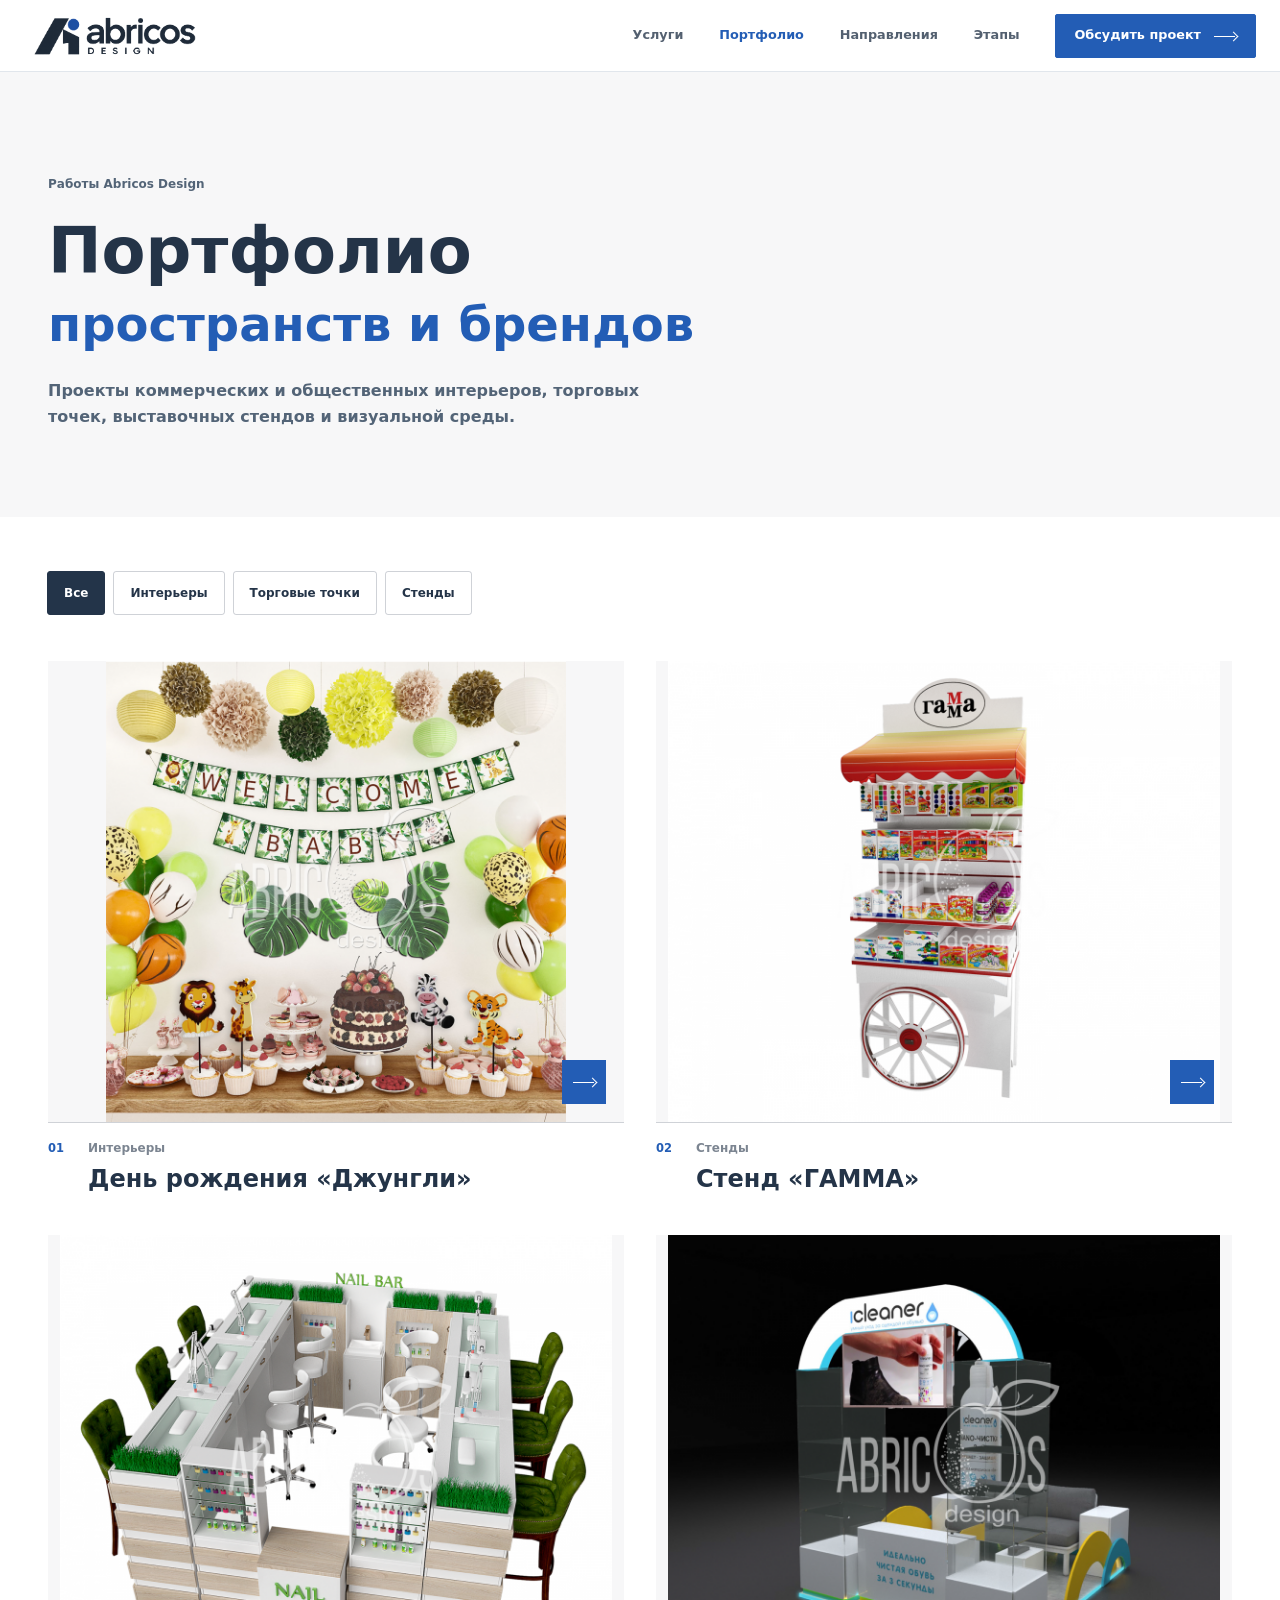
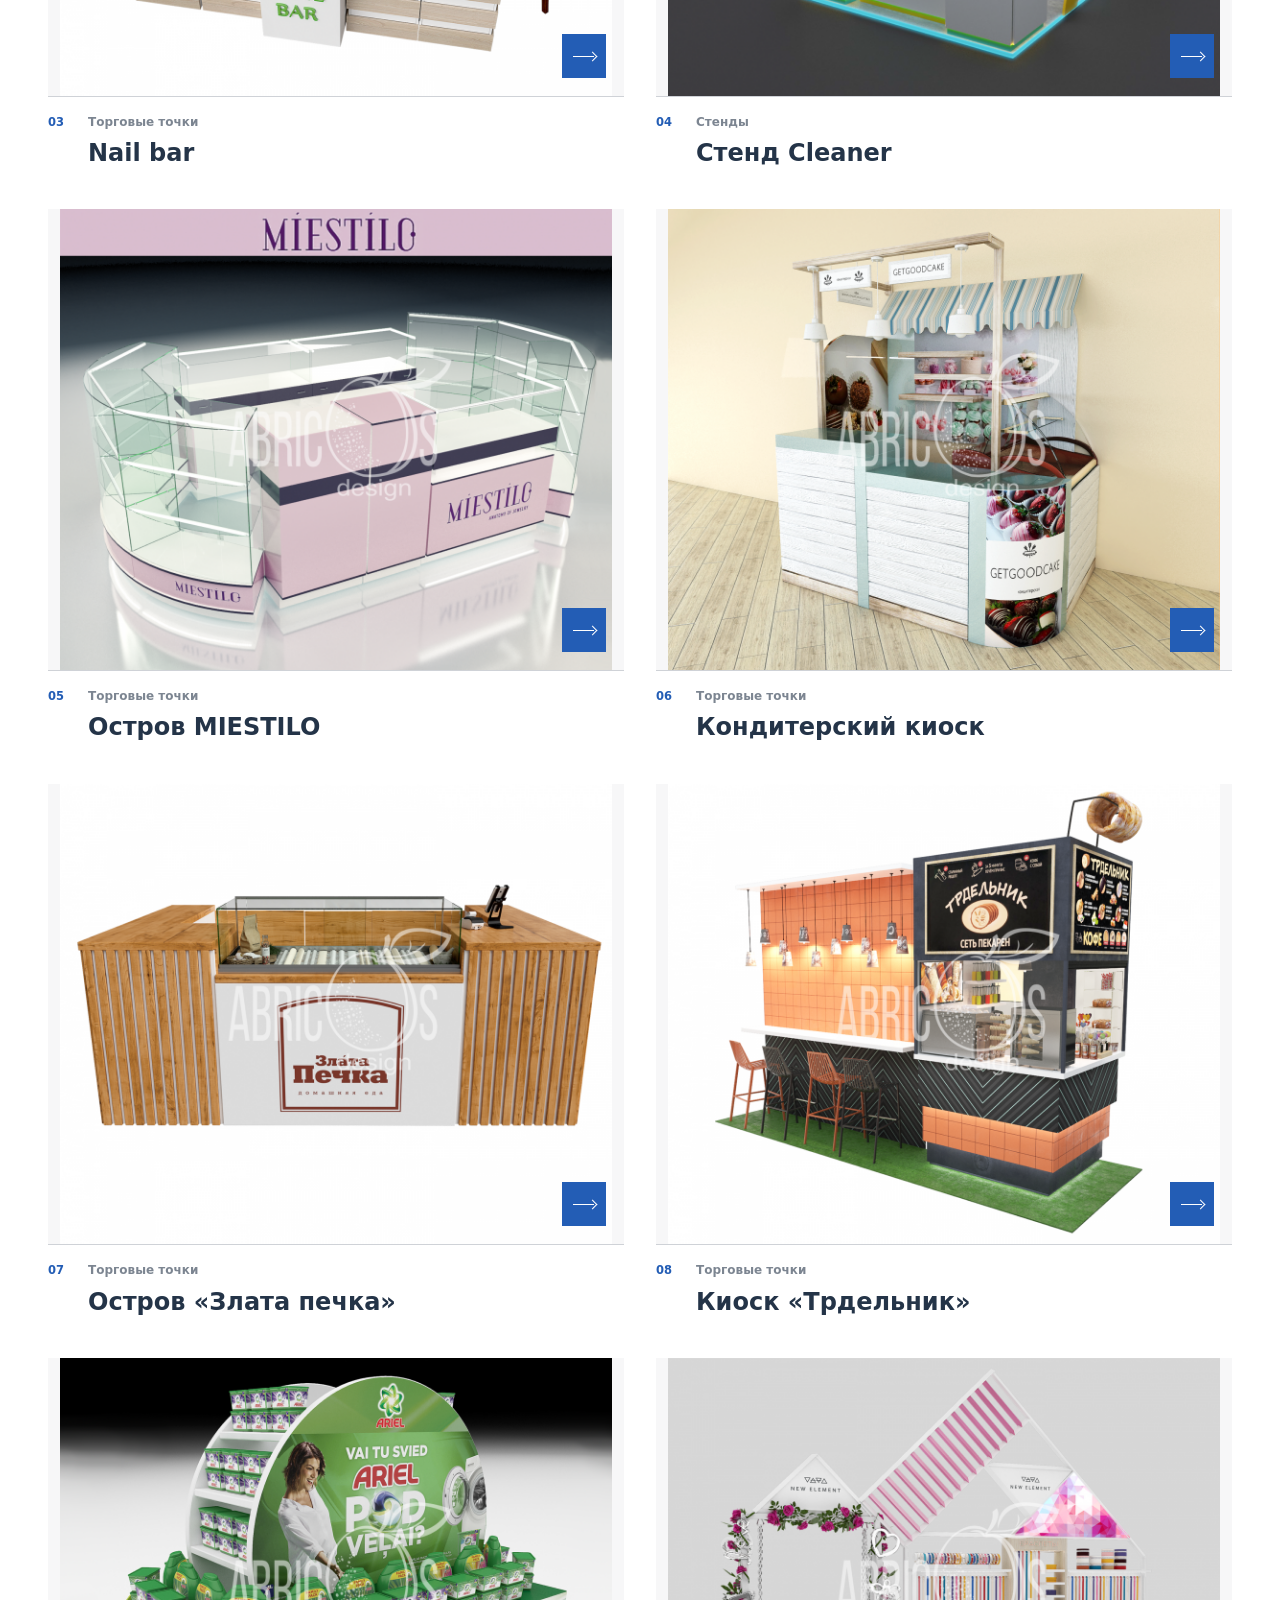
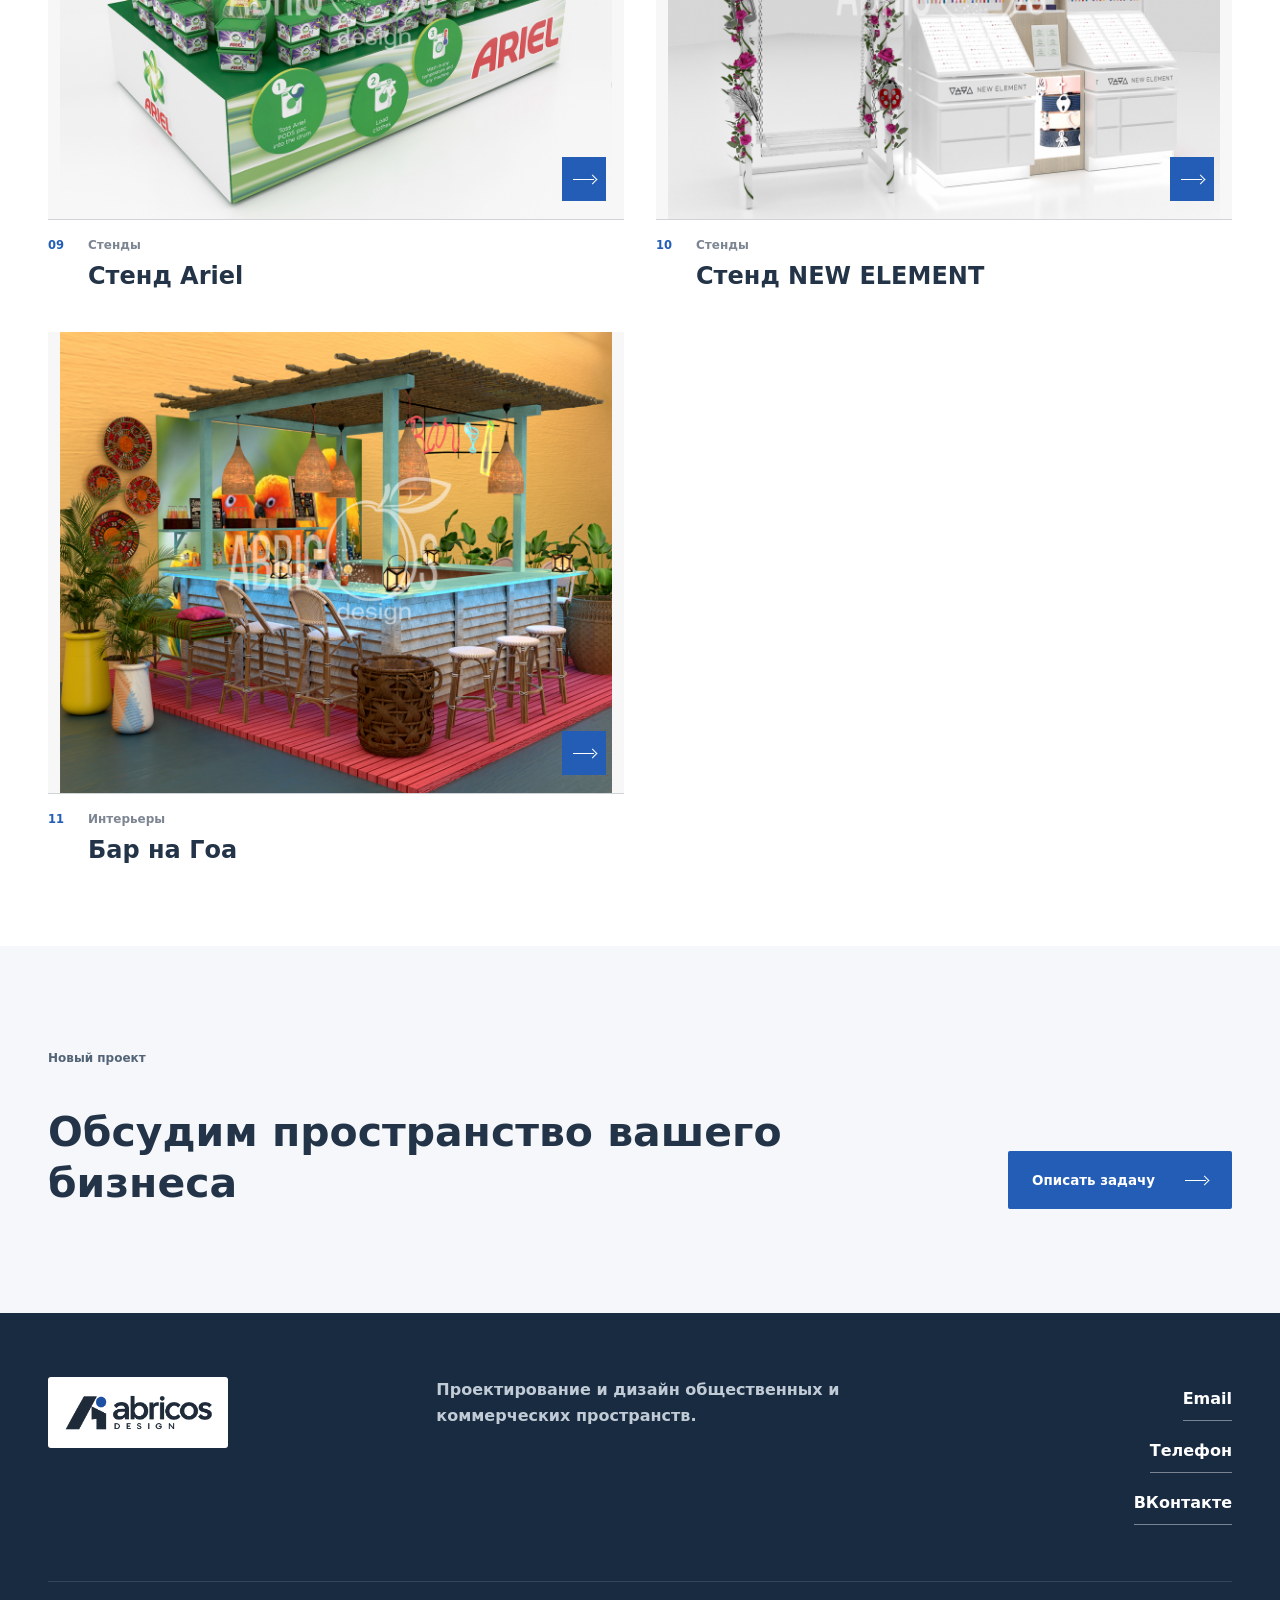
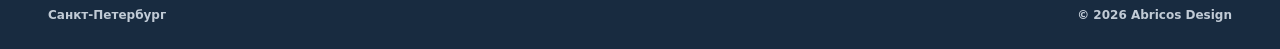
==== commit acd7a7e2: "Redesign all sections and portfolio with accessible layouts and Anime.js motion" ====
--- a/portfolio/index.html
+++ b/portfolio/index.html
@@ -13,7 +13,9 @@
     <title>Портфолио — Abricos Design</title>
     <link rel="icon" href="../favicon.svg" type="image/svg+xml">
     <link rel="stylesheet" href="../styles.css">
+    <link rel="stylesheet" href="../redesign.css">
     <script>document.documentElement.classList.add("js");</script>
+    <script src="../vendor/anime.umd.min.js" defer></script>
     <script src="../script.js" defer></script>
   </head>
   <body>
--- a/styles.css
+++ b/styles.css
@@ -1905,3 +1905,40 @@
 
 .archive__copy > p { color: #536477; }
 .portfolio-card__open { color: #fff; }
+
+/* Reference typography: native system face, natural tracking and semibold body. */
+body { font-weight: 600; }
+h1, h2, h3, .hero h1, .portfolio-hero h1, .portfolio-card__meta h2,
+.section-heading h2, .faq-item button span { letter-spacing: normal; }
+.hero { display: grid; grid-template-columns: minmax(0, 1fr); min-height: auto; padding: 128px 24px 96px; gap: 40px; }
+.hero__content { max-width: none; padding: 0; min-width: 0; }
+.hero__eyebrow { max-width: 480px; font-size: 12px; line-height: 1.6; letter-spacing: normal; text-transform: none; margin-bottom: 24px; }
+.hero h1 { font-size: clamp(32px, 4vw, 56px); line-height: 1.18; font-weight: 700; overflow-wrap: break-word; }
+.hero h1 span { font-weight: inherit; }
+.hero__lead { font-size: 16px; line-height: 1.6; font-weight: 600; margin-top: 24px; max-width: 480px; }
+.hero__actions { flex-wrap: wrap; gap: 16px 24px; margin-top: 32px; }
+.hero__visual { width: 100%; min-width: 0; margin: 0; }
+.hero__arch { aspect-ratio: 1.2; border-radius: 0; background: #f7f7f8; }
+.hero__arch::after { display: none; }
+.hero__arch img { object-fit: contain; object-position: center; }
+.hero__caption { display: flex; justify-content: space-between; flex-wrap: wrap; gap: 12px; margin-top: 16px; padding-top: 16px; border-top: 1px solid #d9e1e9; font-size: 12px; color: #536477; }
+.hero__caption a { display: inline-flex; align-items: center; gap: 12px; color: #235db5; min-height: 44px; }
+.hero__caption > span { align-self: center; }
+.hero__types { flex-wrap: wrap; height: auto; min-height: 56px; gap: 12px 24px; padding: 16px 24px; }
+.hero__types span:nth-child(n) { display: inline; }
+.hero .button, .hero .text-link { transition: transform 250ms cubic-bezier(0.16, 1, 0.3, 1), background-color 250ms cubic-bezier(0.16, 1, 0.3, 1); }
+@media (hover: hover) { .hero .text-link:hover { transform: translateY(-2px); } }
+@media (min-width: 768px) {
+ .hero { grid-template-columns: repeat(12, minmax(0, 1fr)); gap: 24px; padding: 152px 32px 112px; }
+ .hero__content { grid-column: span 6; }
+ .hero__visual { grid-column: span 6; }
+ .hero__actions { align-items: flex-start; flex-direction: column; }
+}
+@media (min-width: 1200px) {
+ .hero { padding: 176px max(48px, calc((100vw - 1280px) / 2)) 112px; gap: 40px; }
+ .hero__actions { flex-direction: row; align-items: center; }
+}
+@media (prefers-reduced-motion: no-preference) {
+ .hero__visual { animation: hero-enter 400ms cubic-bezier(0.16, 1, 0.3, 1) both; }
+ @keyframes hero-enter { from { transform: translateY(12px); } to { transform: translateY(0); } }
+}
--- a/redesign.css
+++ b/redesign.css
@@ -0,0 +1,122 @@
+/* Shared architectural layout; text stays visible without JavaScript. */
+:root { --surface: #f7f7f8; --text: #243448; --muted: #536477; --accent: #235db5; --rule: #dce2e8; --ease: cubic-bezier(.16,1,.3,1); }
+body { color: var(--text); font-size: 16px; line-height: 1.6; }
+h1,h2,h3,h2 em { font-weight: 700; letter-spacing: normal; line-height: 1.22; }
+p { overflow-wrap: break-word; }
+.section-heading h2,.manifesto h2,.deliverables__intro h2,.archive__copy h2,.faq__heading h2,.contact__intro h2,.portfolio-cta h2 { font-size: clamp(28px,3.2vw,44px); line-height: 1.25; letter-spacing: normal; }
+.eyebrow { font-size: 12px; letter-spacing: normal; text-transform: none; color: var(--muted); margin-bottom: 20px; }
+.manifesto,.services,.directions,.deliverables,.process,.archive,.faq,.contact,.portfolio-cta { padding: 64px 24px; gap: 40px; min-height: auto; }
+.section-heading { display: grid; grid-template-columns: 1fr; gap: 24px; margin-bottom: 40px; }
+.section-heading > p { font-size: 16px; color: var(--muted); max-width: 460px; }
+.section-index { display: none; }
+.manifesto { background: var(--surface); }
+.manifesto__copy { max-width: 620px; }
+.manifesto__copy .manifesto__lead { font-size: 20px; font-weight: 600; line-height: 1.5; letter-spacing: normal; }
+.manifesto__copy p { font-size: 16px; line-height: 1.65; }
+.services__grid { display: block; border: 0; border-top: 1px solid var(--rule); }
+.service-row { border-bottom: 1px solid var(--rule); }
+.service-row summary { display: grid; grid-template-columns: 32px minmax(0,1fr) 24px; align-items: center; gap: 16px; cursor: pointer; padding: 24px 0; list-style: none; }
+.service-row summary::-webkit-details-marker { display: none; }
+.service-row summary > span { color: var(--accent); font-size: 12px; }
+.service-row summary::after { content: '+'; font-size: 24px; color: var(--accent); text-align: center; }
+.service-row[open] summary::after { content: '−'; }
+.service-row h3 { font-size: clamp(20px,2.2vw,28px); margin: 0; }
+.service-row__body { padding: 0 0 28px 48px; max-width: 720px; }
+.service-row__body > p { margin: 0 0 20px; color: var(--muted); }
+.service-row__body .text-link { margin-top: 20px; min-height: 44px; color: var(--accent); }
+.service-card__tags { gap: 8px 16px; }
+.service-card__tags span { padding: 0; border: 0; font-size: 12px; color: var(--muted); }
+.directions { background: #fff; }
+.directions__grid { display: grid; grid-template-columns: 1fr; grid-auto-rows: auto; gap: 40px 24px; }
+.direction-card { overflow: visible; color: var(--text); border-radius: 0; background: none; }
+.direction-card img { position: static; width: 100%; height: auto; aspect-ratio: 1.4; object-fit: cover; border-radius: 0; }
+.direction-card__shade,.direction-card__number { display: none; }
+.direction-card__content { position: static; padding: 20px 0 0; }
+.direction-card__content > span { color: var(--muted); font-size: 12px; letter-spacing: normal; text-transform: none; }
+.direction-card__content h3 { color: var(--text); font-size: 24px; letter-spacing: normal; margin: 8px 0; }
+.direction-card__content p { color: var(--muted); font-size: 16px; margin: 0; max-width: none; }
+.deliverables { background: var(--surface); }
+.deliverables__intro { position: static; }
+.deliverables__intro > p:not(.eyebrow) { font-size: 16px; margin: 24px 0; }
+.deliverables__list article { padding: 24px 0; grid-template-columns: 32px minmax(0,1fr); gap: 16px; }
+.deliverables__list h3 { font-size: 20px; letter-spacing: normal; }
+.deliverables__list p { font-size: 16px; }
+.process { background: #fff; }
+.process-ribbon { display: grid; grid-template-columns: 1fr; gap: 0; padding: 0; }
+.process-ribbon__line { display: none; }
+.process-step { display: grid; grid-template-columns: 40px minmax(0,1fr); gap: 8px 16px; padding: 24px 0; border-top: 1px solid var(--rule); }
+.process-step__dot { grid-row: span 2; border: 0; border-radius: 0; width: auto; height: auto; background: none; color: var(--accent); margin: 0; place-items: start; padding-top: 4px; }
+.process-step h3 { font-size: 20px; letter-spacing: normal; margin: 0; }
+.process-step p { max-width: 460px; font-size: 16px; color: var(--muted); margin: 0; }
+.archive { background: var(--surface); }
+.archive__project { min-width: 0; display: block; }
+.archive__project img { aspect-ratio: 1.25; object-fit: contain; background: #fff; }
+.archive__project > span { display: flex; justify-content: space-between; align-items: center; gap: 16px; padding-top: 16px; color: var(--muted); font-size: 12px; }
+.archive__copy > p:not(.eyebrow) { color: var(--muted); font-size: 16px; margin: 24px 0; }
+.faq { background: #fff; }
+.faq__heading { position: static; }
+.faq-item button { padding: 24px 0; min-height: 64px; gap: 24px; }
+.faq-item button span { font-size: clamp(18px,1.6vw,22px); letter-spacing: normal; line-height: 1.4; }
+.faq-item button i { flex-shrink: 0; border: 0; }
+.faq-item__answer p { color: var(--muted); font-size: 16px; line-height: 1.65; }
+.contact { background: var(--surface); }
+.contact__intro > p:not(.eyebrow) { color: var(--muted); font-size: 16px; }
+.contact__direct a { min-height: 44px; display: inline-flex; align-items: center; font-size: 16px; }
+.brief-form { padding: 24px; border: 1px solid var(--rule); border-radius: 0; }
+.brief-form__row { grid-template-columns: 1fr; gap: 0; }
+.brief-form label > span { font-size: 12px; letter-spacing: normal; text-transform: none; }
+.brief-form input,.brief-form textarea { min-height: 48px; font-size: 16px; }
+.brief-form__note { font-size: 12px; color: var(--muted); margin: 16px 0 0; }
+.footer { padding: 48px 24px 24px; gap: 32px; background: #182b40; }
+.footer > p { font-size: 16px; }
+.footer__links { gap: 8px; }
+.footer__links a { min-height: 44px; display: inline-flex; align-items: center; }
+.footer__bottom { margin-top: 24px; font-size: 12px; letter-spacing: normal; }
+.portfolio-hero { padding: 128px 24px 64px; background: var(--surface); }
+.portfolio-hero h1 { font-size: clamp(36px,5vw,64px); letter-spacing: normal; font-weight: 700; line-height: 1.2; }
+.portfolio-hero h1 span { font-size: .75em; font-weight: 700; }
+.portfolio-hero__bottom { display: block; margin-top: 24px; }
+.portfolio-hero__bottom p { font-size: 16px; max-width: 620px; }
+.portfolio-catalog { padding: 32px 24px 64px; }
+.portfolio-filters { position: static; gap: 8px; flex-wrap: wrap; overflow: visible; margin-bottom: 32px; }
+.portfolio-filters button { font-size: 12px; min-height: 44px; padding: 0 16px; }
+.portfolio-grid { grid-template-columns: 1fr; gap: 40px 32px; }
+.portfolio-card__image { border-radius: 0; aspect-ratio: 1.25; background: var(--surface); }
+.portfolio-card__image img { object-fit: contain; }
+.portfolio-card__open { color: #fff; opacity: 1; transform: none; width: 44px; height: 44px; border-radius: 0; }
+.portfolio-card__meta { grid-template-columns: 24px minmax(0,1fr); gap: 16px; padding-top: 16px; }
+.portfolio-card__meta h2 { font-size: 24px; line-height: 1.3; letter-spacing: normal; }
+.portfolio-card__meta p { font-size: 12px; text-transform: none; letter-spacing: normal; }
+.portfolio-cta .eyebrow { margin-bottom: 0; }
+.button,.site-nav__contact { border-radius: 2px; }
+.button,.text-link,.portfolio-card__image img,.site-nav__contact { transition-timing-function: var(--ease); }
+.skip-link { position: fixed; left: 24px; top: -80px; z-index: 100; background: #fff; color: var(--accent); padding: 12px 24px; }
+.skip-link:focus { top: 12px; }
+@media (min-width: 768px) {
+ .manifesto,.services,.directions,.deliverables,.process,.archive,.faq,.contact,.portfolio-cta { padding: 80px 32px; }
+ .section-heading { grid-template-columns: 1.2fr 1fr; gap: 48px; align-items: end; }
+ .directions__grid { grid-template-columns: repeat(2,minmax(0,1fr)); }
+ .direction-card--wide { grid-column: auto; }
+ .portfolio-grid { grid-template-columns: repeat(2,minmax(0,1fr)); }
+ .portfolio-catalog { padding: 40px 32px 80px; }
+ .portfolio-hero { padding: 152px 32px 80px; }
+ .brief-form__row { grid-template-columns: repeat(2,minmax(0,1fr)); gap: 24px; }
+ .footer { padding: 64px 32px 24px; }
+ .process-ribbon { grid-template-columns: repeat(2,minmax(0,1fr)); gap: 0 32px; }
+}
+@media (min-width: 1024px) {
+ .manifesto,.deliverables,.archive,.faq,.contact { grid-template-columns: repeat(2,minmax(0,1fr)); gap: 80px; }
+ .process-ribbon { grid-template-columns: repeat(3,minmax(0,1fr)); }
+ .footer { grid-template-columns: .7fr 1fr .5fr; }
+}
+@media (min-width: 1200px) {
+ .manifesto,.services,.directions,.deliverables,.process,.archive,.faq,.contact,.portfolio-cta { padding: 104px max(48px,calc((100vw - 1280px)/2)); }
+ .portfolio-hero { padding: 176px max(48px,calc((100vw - 1280px)/2)) 88px; }
+ .portfolio-catalog,.footer { padding-left: max(48px,calc((100vw - 1280px)/2)); padding-right: max(48px,calc((100vw - 1280px)/2)); }
+ .directions__grid { grid-template-columns: 1.2fr 1fr; gap: 48px 40px; }
+}
+@media (prefers-reduced-motion: reduce) { *,*::before,*::after { animation: none !important; transition: none !important; scroll-behavior: auto !important; } }
+
+.hero__visual { animation: none; }
+[hidden] { display: none !important; }
+.skip-link:not(:focus) { clip-path: inset(50%); width: 1px; height: 1px; overflow: hidden; padding: 0; }
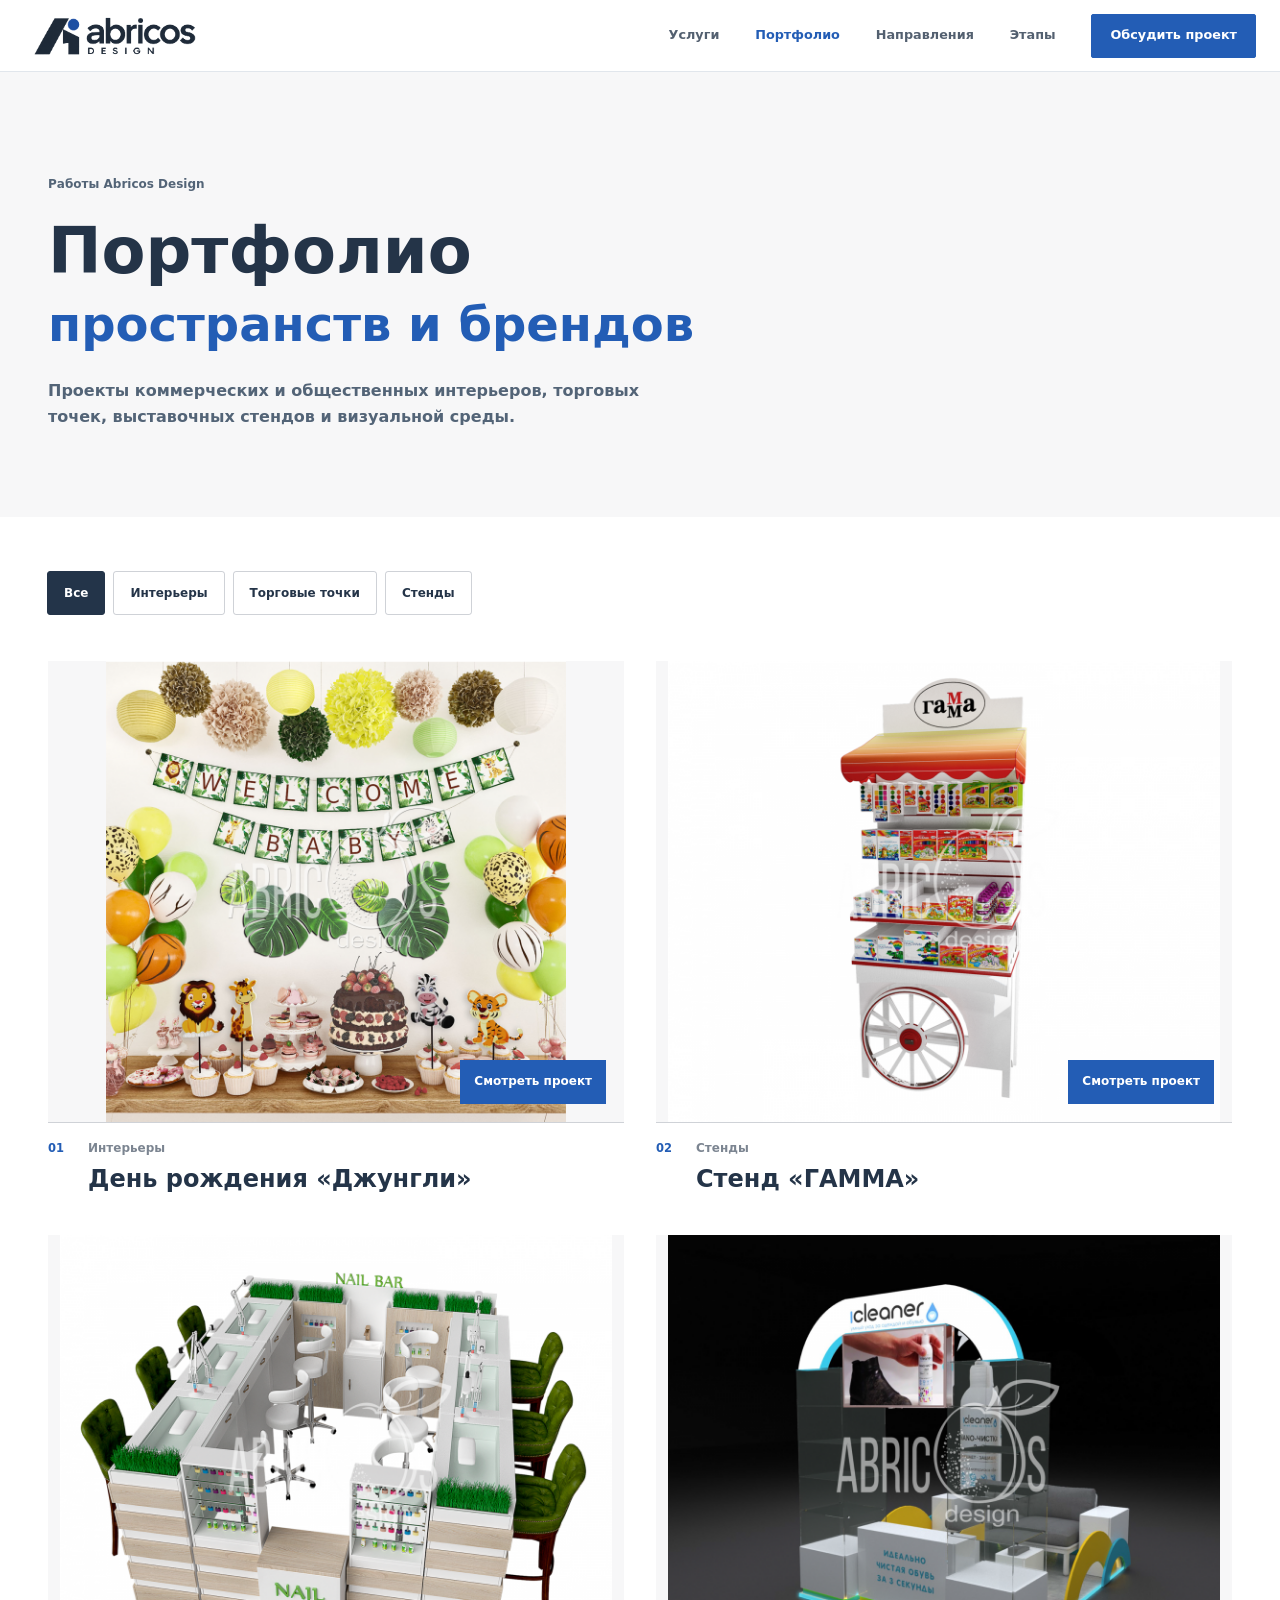
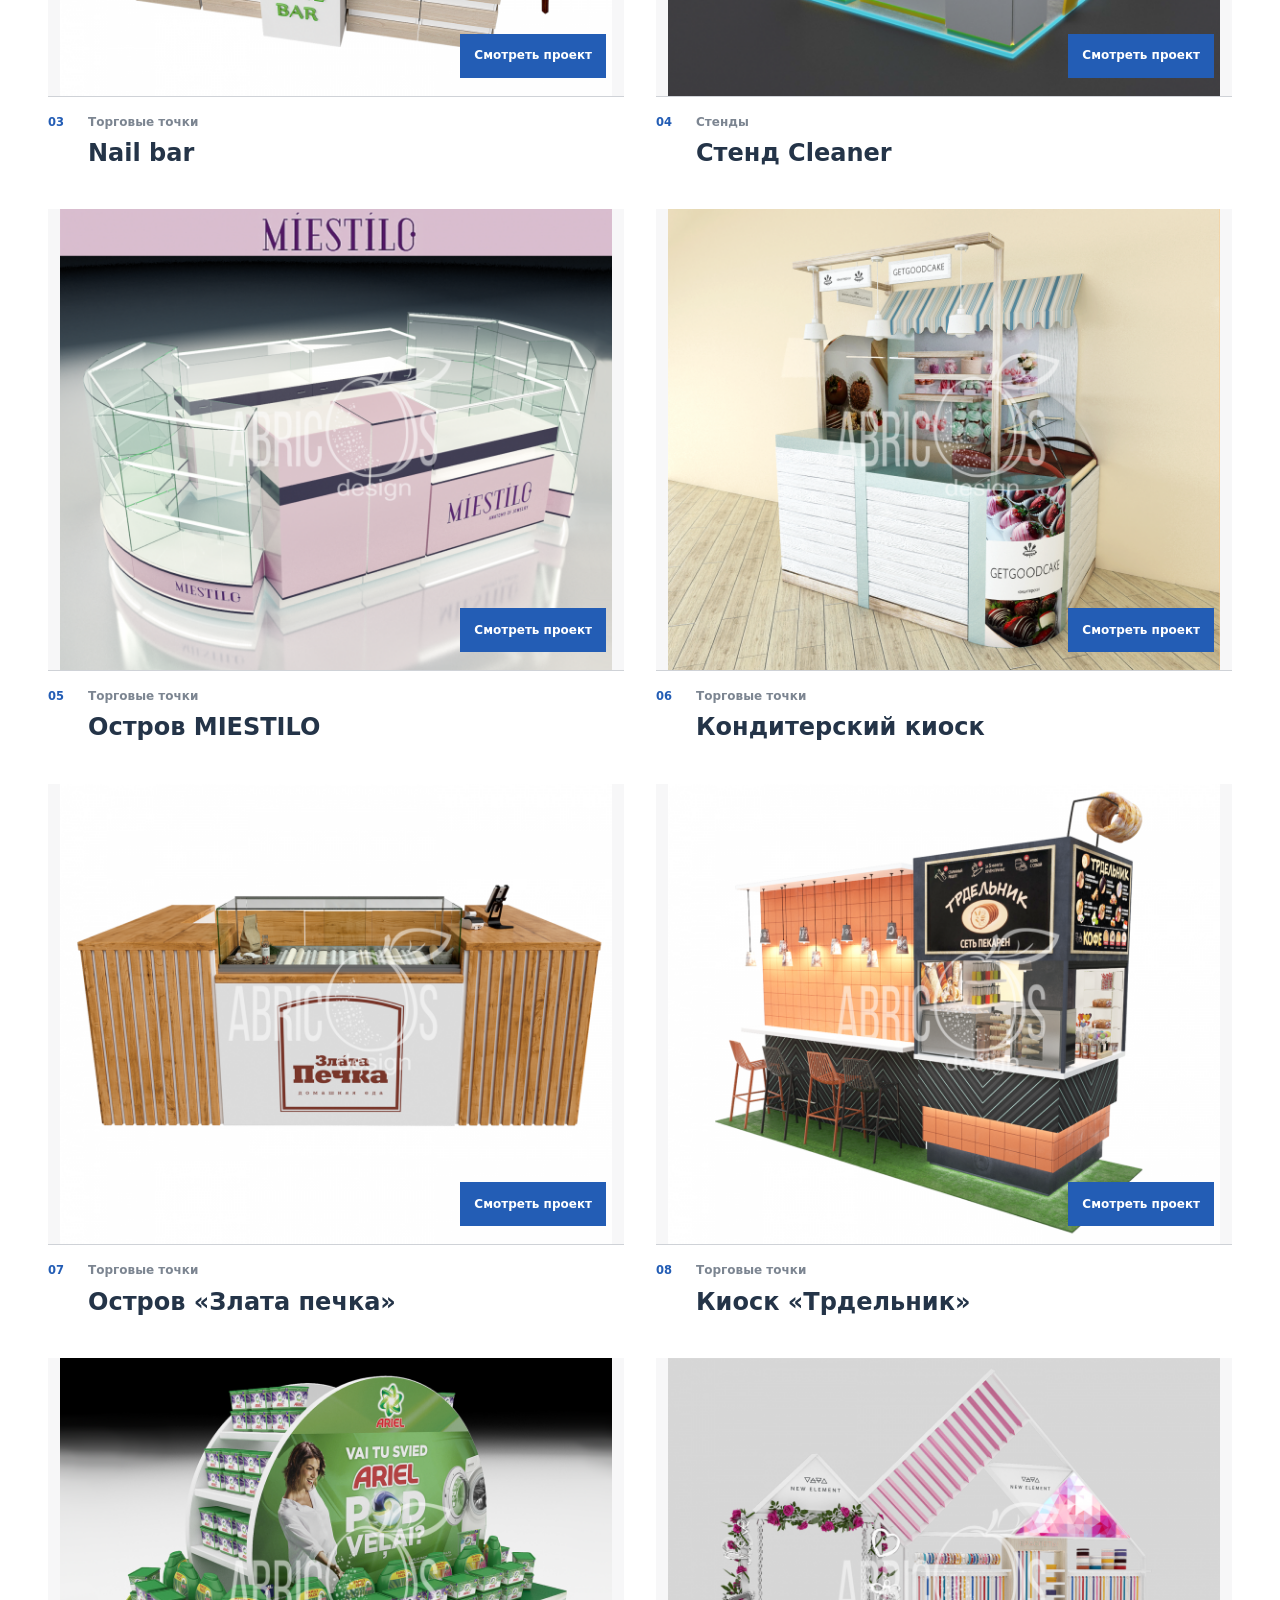
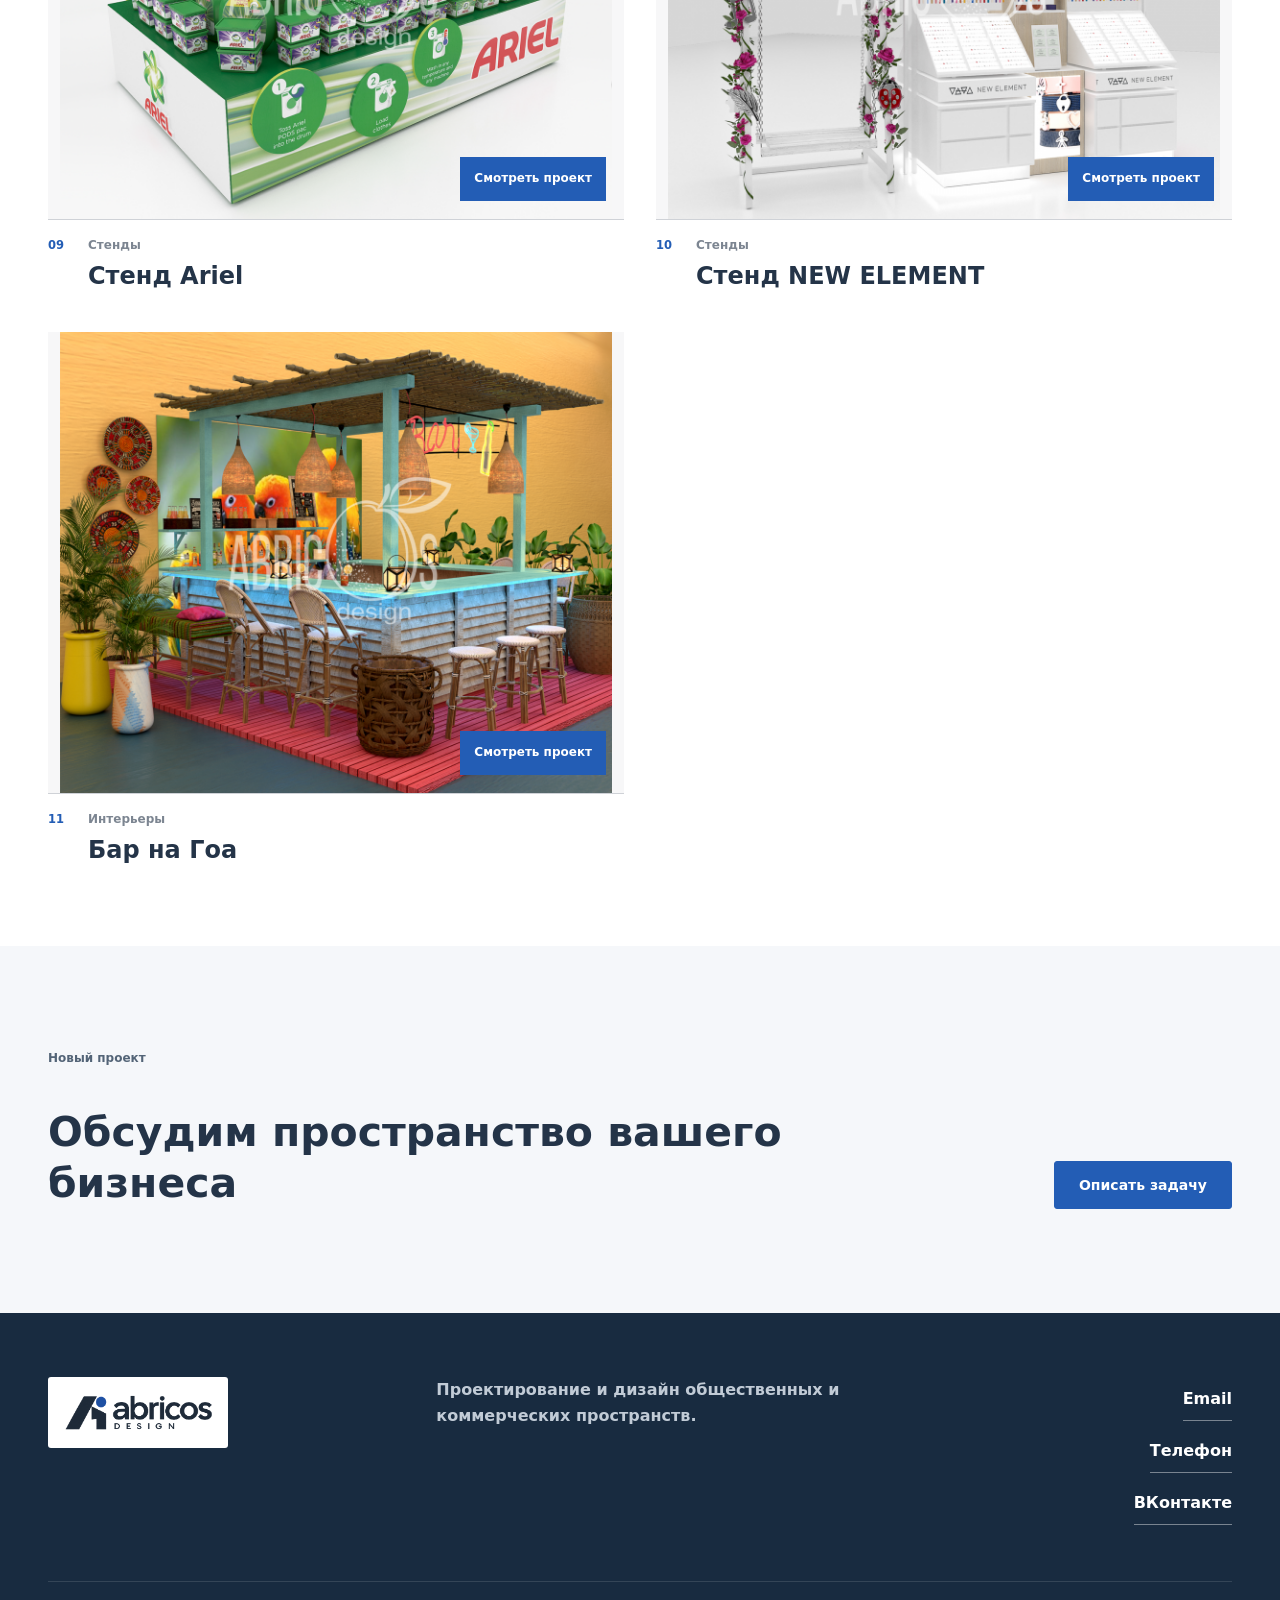
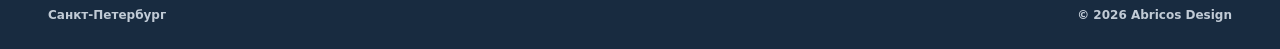
==== commit 58676b70: "Adopt UIkit controls, remove arrows and animate direction strip" ====
--- a/portfolio/index.html
+++ b/portfolio/index.html
@@ -12,6 +12,7 @@
     <meta name="twitter:card" content="summary_large_image">
     <title>Портфолио — Abricos Design</title>
     <link rel="icon" href="../favicon.svg" type="image/svg+xml">
+    <link rel="stylesheet" href="../vendor/uikit.min.css">
     <link rel="stylesheet" href="../styles.css">
     <link rel="stylesheet" href="../redesign.css">
     <script>document.documentElement.classList.add("js");</script>
@@ -41,7 +42,7 @@
           <a href="../index.html#process">Этапы</a>
           <a class="site-nav__contact" href="../index.html#contact">
             Обсудить проект
-            <span class="arrow-mark" aria-hidden="true"></span>
+
           </a>
         </nav>
       </header>
@@ -79,7 +80,7 @@
           >
             <div class="portfolio-card__image">
               <img src="./jungle.png" alt="День рождения «Джунгли»">
-              <span class="portfolio-card__open"><span class="arrow-mark" aria-hidden="true"></span></span>
+              <span class="portfolio-card__open">Смотреть проект</span>
             </div>
             <div class="portfolio-card__meta">
               <span data-project-number>01</span>
@@ -97,7 +98,7 @@
           >
             <div class="portfolio-card__image">
               <img src="./gamma.png" alt="Стенд «ГАММА»">
-              <span class="portfolio-card__open"><span class="arrow-mark" aria-hidden="true"></span></span>
+              <span class="portfolio-card__open">Смотреть проект</span>
             </div>
             <div class="portfolio-card__meta">
               <span data-project-number>02</span>
@@ -115,7 +116,7 @@
           >
             <div class="portfolio-card__image">
               <img src="./nail-bar.png" alt="Nail bar">
-              <span class="portfolio-card__open"><span class="arrow-mark" aria-hidden="true"></span></span>
+              <span class="portfolio-card__open">Смотреть проект</span>
             </div>
             <div class="portfolio-card__meta">
               <span data-project-number>03</span>
@@ -133,7 +134,7 @@
           >
             <div class="portfolio-card__image">
               <img src="./cleaner.png" alt="Стенд Cleaner">
-              <span class="portfolio-card__open"><span class="arrow-mark" aria-hidden="true"></span></span>
+              <span class="portfolio-card__open">Смотреть проект</span>
             </div>
             <div class="portfolio-card__meta">
               <span data-project-number>04</span>
@@ -151,7 +152,7 @@
           >
             <div class="portfolio-card__image">
               <img src="./miestilo.png" alt="Остров MIESTILO">
-              <span class="portfolio-card__open"><span class="arrow-mark" aria-hidden="true"></span></span>
+              <span class="portfolio-card__open">Смотреть проект</span>
             </div>
             <div class="portfolio-card__meta">
               <span data-project-number>05</span>
@@ -169,7 +170,7 @@
           >
             <div class="portfolio-card__image">
               <img src="./pastry-kiosk.png" alt="Кондитерский киоск">
-              <span class="portfolio-card__open"><span class="arrow-mark" aria-hidden="true"></span></span>
+              <span class="portfolio-card__open">Смотреть проект</span>
             </div>
             <div class="portfolio-card__meta">
               <span data-project-number>06</span>
@@ -187,7 +188,7 @@
           >
             <div class="portfolio-card__image">
               <img src="./zlata.png" alt="Остров «Злата печка»">
-              <span class="portfolio-card__open"><span class="arrow-mark" aria-hidden="true"></span></span>
+              <span class="portfolio-card__open">Смотреть проект</span>
             </div>
             <div class="portfolio-card__meta">
               <span data-project-number>07</span>
@@ -205,7 +206,7 @@
           >
             <div class="portfolio-card__image">
               <img src="./trdelnik.png" alt="Киоск «Трдельник»">
-              <span class="portfolio-card__open"><span class="arrow-mark" aria-hidden="true"></span></span>
+              <span class="portfolio-card__open">Смотреть проект</span>
             </div>
             <div class="portfolio-card__meta">
               <span data-project-number>08</span>
@@ -223,7 +224,7 @@
           >
             <div class="portfolio-card__image">
               <img src="./ariel.png" alt="Стенд Ariel">
-              <span class="portfolio-card__open"><span class="arrow-mark" aria-hidden="true"></span></span>
+              <span class="portfolio-card__open">Смотреть проект</span>
             </div>
             <div class="portfolio-card__meta">
               <span data-project-number>09</span>
@@ -241,7 +242,7 @@
           >
             <div class="portfolio-card__image">
               <img src="./new-element.png" alt="Стенд NEW ELEMENT">
-              <span class="portfolio-card__open"><span class="arrow-mark" aria-hidden="true"></span></span>
+              <span class="portfolio-card__open">Смотреть проект</span>
             </div>
             <div class="portfolio-card__meta">
               <span data-project-number>10</span>
@@ -259,7 +260,7 @@
           >
             <div class="portfolio-card__image">
               <img src="./goa-bar.png" alt="Бар на Гоа">
-              <span class="portfolio-card__open"><span class="arrow-mark" aria-hidden="true"></span></span>
+              <span class="portfolio-card__open">Смотреть проект</span>
             </div>
             <div class="portfolio-card__meta">
               <span data-project-number>11</span>
@@ -272,9 +273,9 @@
       <section class="portfolio-cta">
         <p class="eyebrow">Новый проект</p>
         <h2>Обсудим пространство вашего бизнеса</h2>
-        <a class="button button--primary" href="../index.html#contact">
+        <a class="uk-button uk-button-primary button button--primary" href="../index.html#contact">
           Описать задачу
-          <span class="arrow-mark" aria-hidden="true"></span>
+
         </a>
       </section>
 
--- a/styles.css
+++ b/styles.css
@@ -261,41 +261,7 @@
   background: var(--sand);
 }
 
-.arrow-mark {
-  position: relative;
-  display: inline-block;
-  flex: 0 0 auto;
-  width: 23px;
-  height: 10px;
-  transition: transform 220ms ease;
-}
-
-.arrow-mark::before {
-  position: absolute;
-  top: 50%;
-  left: 0;
-  width: 21px;
-  height: 1px;
-  content: "";
-  background: currentColor;
-}
-
-.arrow-mark::after {
-  position: absolute;
-  top: 2px;
-  right: 0;
-  width: 6px;
-  height: 6px;
-  content: "";
-  border-top: 1px solid currentColor;
-  border-right: 1px solid currentColor;
-  transform: rotate(45deg);
-}
-
-a:hover > .arrow-mark,
-button:hover > .arrow-mark {
-  transform: translateX(4px);
-}
+
 
 .menu-toggle {
   display: none;
--- a/redesign.css
+++ b/redesign.css
@@ -120,3 +120,25 @@
 .hero__visual { animation: none; }
 [hidden] { display: none !important; }
 .skip-link:not(:focus) { clip-path: inset(50%); width: 1px; height: 1px; overflow: hidden; padding: 0; }
+
+/* UIkit controls in the approved brand colours. */
+.uk-button { font-family: inherit; text-transform: none; font-size: 14px; font-weight: 600; line-height: 1.4; min-height: 48px; padding: 12px 24px; display: inline-flex; align-items: center; justify-content: center; gap: 0; border-radius: 3px; }
+.uk-button-primary { color: #fff; background: var(--accent); border: 1px solid var(--accent); }
+.uk-button-primary:hover,.uk-button-primary:focus { color: #fff; background: #18478e; }
+.uk-button-default,.text-link,.text-link--light { color: var(--accent); background: transparent; border: 1px solid var(--rule); }
+.uk-button-default:hover,.uk-button-default:focus { color: #18478e; background: var(--surface); border-color: #aebbc9; }
+.brief-form .uk-input,.brief-form .uk-textarea { border: 1px solid #c4ced9; border-radius: 3px; padding: 12px; color: var(--text); background: #fff; height: auto; }
+.brief-form .uk-input:focus,.brief-form .uk-textarea:focus { border-color: var(--accent); outline: 2px solid #235db533; outline-offset: 2px; }
+.portfolio-card__open { width: auto; height: auto; padding: 10px 14px; min-height: 44px; font-size: 12px; }
+.hero__types { display: flex; flex-wrap: nowrap; justify-content: space-between; padding: 12px 24px; gap: 24px; overflow: hidden; }
+.types-window { overflow: hidden; min-width: 0; flex: 1; }
+.types-track { display: flex; width: max-content; animation: types-scroll 32s linear infinite; }
+.types-group { display: flex; flex: none; align-items: center; justify-content: space-around; gap: 64px; min-width: max(1100px, calc(100vw - 180px)); padding-right: 64px; }
+.hero__types .types-group span { display: block; white-space: nowrap; font-size: 12px; letter-spacing: .12em; }
+.types-pause.uk-button { flex: none; min-height: 44px; font-size: 12px; padding: 8px 12px; }
+.hero__types:hover .types-track,.hero__types:focus-within .types-track,.hero__types.is-paused .types-track { animation-play-state: paused; }
+@keyframes types-scroll { to { transform: translateX(-50%); } }
+@media(prefers-reduced-motion: reduce) { .types-track { animation: none; width: auto; } .types-group { min-width: 0; flex-wrap: wrap; gap: 12px 24px; padding: 0; justify-content: flex-start; } .types-group[aria-hidden],.types-pause { display: none; } }
+
+h1,h2,h3,h4 { font-family: inherit; color: inherit; }
+a:hover { text-decoration: none; }
